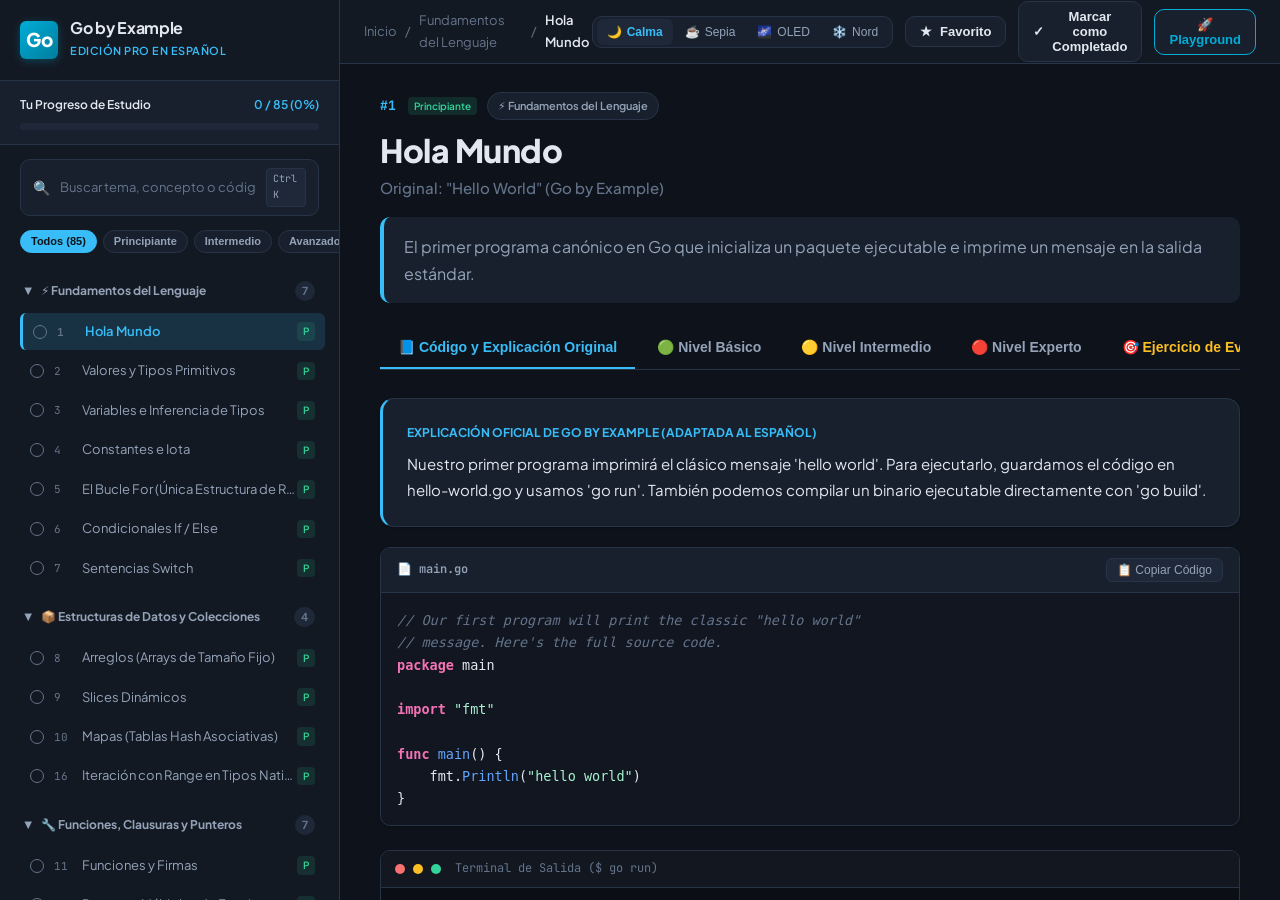
==== index.html @ 6fd32094 "pagina" ====
<!DOCTYPE html>
<html lang="es">
<head>
  <meta charset="UTF-8">
  <meta name="viewport" content="width=device-width, initial-scale=1.0">
  <title>Go by Example en Español | Guía Completa Ampliada con Evaluaciones</title>
  <meta name="description" content="Aprende Go (Golang) con todos los 85 ejemplos oficiales de Go by Example ampliados en español con explicaciones de nivel Básico, Intermedio y Experto, ejercicios prácticos de evaluación y enlaces a documentación oficial.">
  <link rel="stylesheet" href="css/styles.css">
  <link rel="icon" href="data:image/svg+xml,<svg xmlns=%22http://www.w3.org/2000/svg%22 viewBox=%220 0 100 100%22><text y=%22.9em%22 font-size=%2290%22>🐹</text></svg>">
</head>
<body>
  <div class="app-layout">
    
    <!-- BARRA LATERAL (SIDEBAR) -->
    <aside class="sidebar" id="sidebar">
      
      <!-- Cabecera de la Marca -->
      <div class="sidebar-header">
        <a href="#" class="brand">
          <div class="brand-logo">Go</div>
          <div class="brand-text">
            <h1>Go by Example</h1>
            <span>Edición Pro en Español</span>
          </div>
        </a>
      </div>

      <!-- Barra de Progreso Global -->
      <div class="progress-widget">
        <div class="progress-header">
          <span>Tu Progreso de Estudio</span>
          <span class="progress-count" id="progressCount">0 / 85 (0%)</span>
        </div>
        <div class="progress-bar-bg">
          <div class="progress-bar-fill" id="progressBarFill"></div>
        </div>
      </div>

      <!-- Buscador Rápido -->
      <div class="search-box-wrapper">
        <div class="search-box">
          <span class="search-icon">🔍</span>
          <input 
            type="text" 
            id="searchInput" 
            class="search-input" 
            placeholder="Buscar tema, concepto o código..." 
            autocomplete="off"
            spellcheck="false"
          >
          <kbd class="search-kbd">Ctrl K</kbd>
        </div>
      </div>

      <!-- Filtros por Chip -->
      <div class="filter-chips">
        <button class="chip-btn active" data-filter="all">Todos (85)</button>
        <button class="chip-btn" data-filter="principiante">Principiante</button>
        <button class="chip-btn" data-filter="intermedio">Intermedio</button>
        <button class="chip-btn" data-filter="avanzado">Avanzado</button>
        <button class="chip-btn" data-filter="pendientes">Pendientes</button>
        <button class="chip-btn" data-filter="completados">Completados</button>
        <button class="chip-btn" data-filter="favoritos">Favoritos ★</button>
      </div>

      <!-- Lista de Temas por Categoría -->
      <nav class="topics-nav" id="topicsNav">
        <!-- Renderizado dinámico desde app.js -->
      </nav>

    </aside>

    <!-- ÁREA DE CONTENIDO PRINCIPAL -->
    <main class="main-wrapper">
      
      <!-- Topbar de Navegación y Herramientas -->
      <header class="topbar">
        <div class="topbar-left">
          <button class="menu-toggle-btn" id="menuToggleBtn" title="Alternar menú lateral" aria-label="Menú">
            ☰
          </button>
          <nav class="breadcrumbs" aria-label="Miga de pan">
            <span>Inicio</span>
            <span>/</span>
            <span id="breadCategory">Fundamentos</span>
            <span>/</span>
            <span class="current" id="breadCurrent">Hola Mundo</span>
          </nav>
        </div>

        <div class="topbar-right">
          <!-- Selector de Temas Antifatiga Visual -->
          <div class="theme-selector-wrap" title="Selecciona un tema para descanso visual">
            <button class="theme-btn active" data-theme="slate" title="Modo Calma Nocturna (Slate)">
              🌙 <span>Calma</span>
            </button>
            <button class="theme-btn" data-theme="sepia" title="Modo Sepia / Papel Cálido (Filtro Luz Azul)">
              ☕ <span>Sepia</span>
            </button>
            <button class="theme-btn" data-theme="oled" title="Modo OLED (Negro Puro)">
              🌌 <span>OLED</span>
            </button>
            <button class="theme-btn" data-theme="nord" title="Modo Gris Nórdico">
              ❄️ <span>Nord</span>
            </button>
          </div>

          <!-- Botón Favorito -->
          <button class="action-btn" id="btnToggleBookmark" title="Guardar en favoritos">
            <span class="btn-icon">★</span>
            <span class="btn-label">Favorito</span>
          </button>

          <!-- Botón de Completado -->
          <button class="action-btn" id="btnToggleCompleted" title="Marcar como tema estudiado y completado">
            <span class="btn-icon">✓</span>
            <span class="btn-label">Marcar como Completado</span>
          </button>

          <!-- Botón Playground -->
          <button class="action-btn" id="btnOpenPlayground" style="border-color: #00ADD8; color: #00ADD8;" title="Abrir código en Go Playground oficial">
            <span>🚀 Playground</span>
          </button>
        </div>
      </header>

      <!-- Contenedor con Scroll del Artículo -->
      <div class="content-scrollable">
        
        <!-- Encabezado del Tema -->
        <article class="topic-header">
          <div class="topic-meta">
            <span class="topic-num" id="topicNum" style="font-size: 13px; font-weight: 700; color: var(--accent-primary);">#1</span>
            <span class="topic-badge-difficulty badge-principiante" id="topicBadgeDifficulty">Principiante</span>
            <span class="chip-btn" id="topicBadgeCategory" style="cursor: default;">⚡ Fundamentos del Lenguaje</span>
          </div>

          <h1 class="topic-title-h1" id="topicTitle">Hola Mundo</h1>
          <div class="topic-title-en" id="topicTitleEn">Original: "Hello World" (Go by Example)</div>
          <div class="topic-summary" id="topicSummary">
            El primer programa canónico en Go que inicializa un paquete ejecutable e imprime un mensaje en la salida estándar.
          </div>
        </article>

        <!-- Barra de Pestañas (Tabs) -->
        <nav class="tabs-container" role="tablist">
          <button class="tab-btn active" data-tab="code" role="tab">
            📘 Código y Explicación Original
          </button>
          <button class="tab-btn" data-tab="basic" role="tab">
            🟢 Nivel Básico
          </button>
          <button class="tab-btn" data-tab="inter" role="tab">
            🟡 Nivel Intermedio
          </button>
          <button class="tab-btn" data-tab="expert" role="tab">
            🔴 Nivel Experto
          </button>
          <button class="tab-btn" data-tab="eval" role="tab" style="color: var(--accent-warning);">
            🎯 Ejercicio de Evaluación
          </button>
          <button class="tab-btn" data-tab="links" role="tab">
            🌐 Enlaces y Docs
          </button>
        </nav>

        <!-- PESTAÑA 1: CÓDIGO ORIGINAL Y EJECUCIÓN -->
        <section class="tab-content active" id="tab-code">
          <div class="level-card" style="margin-bottom: 20px; border-left: 3px solid var(--accent-primary);">
            <div style="font-size: 12px; font-weight: 700; color: var(--accent-primary); text-transform: uppercase; margin-bottom: 8px;">
              Explicación Oficial de Go by Example (Adaptada al Español)
            </div>
            <p id="originalDocText" style="font-size: 15px; color: var(--text-main); line-height: 1.7;">
              Cargando explicación original...
            </p>
          </div>

          <!-- Panel de Código Fuente de Go -->
          <div class="code-panel">
            <div class="code-header">
              <div class="code-title">
                <span>📄 main.go</span>
              </div>
              <div class="code-actions">
                <button class="code-btn" id="btnCopyCode" title="Copiar código al portapapeles">
                  📋 Copiar Código
                </button>
              </div>
            </div>
            <div class="code-container" id="codeContainer">
              <pre><code>// Cargando código de Go...</code></pre>
            </div>
          </div>

          <!-- Panel de Ejecución en Terminal -->
          <div class="terminal-panel">
            <div class="terminal-header">
              <span class="terminal-dot dot-red"></span>
              <span class="terminal-dot dot-yellow"></span>
              <span class="terminal-dot dot-green"></span>
              <span style="margin-left: 6px;">Terminal de Salida ($ go run)</span>
            </div>
            <div class="terminal-body" id="terminalContainer">
              $ go run hello-world.go
              hello world
            </div>
          </div>
        </section>

        <!-- PESTAÑA 2: NIVEL BÁSICO -->
        <section class="tab-content" id="tab-basic">
          <div class="level-card">
            <div class="level-card-header">
              <div class="level-icon-badge badge-basic-color">🟢</div>
              <div>
                <h3 class="level-card-title" id="basicTitle">Conceptos Fundamentales para Principiantes</h3>
                <span style="font-size: 12px; color: var(--accent-success); font-weight: 600;">Para quien se inicia en Go o en la programación</span>
              </div>
            </div>
            <div class="level-card-body" id="basicContent"></div>
            <div class="keypoints-list">
              <div class="keypoints-title">Puntos Clave a Recordar</div>
              <ul id="basicKeypoints"></ul>
            </div>
          </div>
        </section>

        <!-- PESTAÑA 3: NIVEL INTERMEDIO -->
        <section class="tab-content" id="tab-inter">
          <div class="level-card">
            <div class="level-card-header">
              <div class="level-icon-badge badge-inter-color">🟡</div>
              <div>
                <h3 class="level-card-title" id="interTitle">Mecanismos Internos y Buenas Prácticas</h3>
                <span style="font-size: 12px; color: var(--accent-warning); font-weight: 600;">Para desarrolladores con experiencia y código idiomático</span>
              </div>
            </div>
            <div class="level-card-body" id="interContent"></div>
            <div class="keypoints-list" style="border-left-color: var(--accent-warning);">
              <div class="keypoints-title" style="color: var(--accent-warning);">Buenas Prácticas y Convenciones</div>
              <ul id="interKeypoints"></ul>
            </div>
          </div>
        </section>

        <!-- PESTAÑA 4: NIVEL EXPERTO -->
        <section class="tab-content" id="tab-expert">
          <div class="level-card">
            <div class="level-card-header">
              <div class="level-icon-badge badge-expert-color">🔴</div>
              <div>
                <h3 class="level-card-title" id="expertTitle">Bajo Nivel, Rendimiento e Internals</h3>
                <span style="font-size: 12px; color: var(--accent-purple); font-weight: 600;">Para ingenieros senior, arquitectos y optimización de sistemas</span>
              </div>
            </div>
            <div class="level-card-body" id="expertContent"></div>
            <div class="keypoints-list" style="border-left-color: var(--accent-purple);">
              <div class="keypoints-title" style="color: var(--accent-purple);">Internals del Compilador y Runtime</div>
              <ul id="expertKeypoints"></ul>
            </div>
          </div>
        </section>

        <!-- PESTAÑA 5: EJERCICIO DE EVALUACIÓN PRÁCTICO -->
        <section class="tab-content" id="tab-eval">
          <div class="eval-card">
            <div class="eval-header">
              <span style="font-size: 26px;">🎯</span>
              <h3 id="evalTitle">Reto de Evaluación Práctica</h3>
            </div>

            <div class="eval-statement" id="evalStatement">
              Consigna del ejercicio...
            </div>

            <div class="eval-editor-wrap">
              <div class="eval-editor-header">
                <span>Tu Área de Práctica (Escribe y prueba tu código)</span>
                <span>Go 1.22+ Syntax</span>
              </div>
              <textarea 
                id="evalTextarea" 
                class="eval-textarea" 
                placeholder="// Escribe aquí tu código en Go..." 
                spellcheck="false"
              ></textarea>
            </div>

            <!-- Botones de Acción de Evaluación -->
            <div class="eval-actions-bar">
              <button class="action-btn" id="btnToggleHint" style="border-color: var(--accent-warning); color: var(--accent-warning);">
                💡 Ver Pista
              </button>
              <button class="action-btn" id="btnRevealSolution" style="border-color: var(--accent-success); color: var(--accent-success);">
                ✅ Revelar Solución y Análisis
              </button>
              <button class="action-btn" id="btnPlaygroundEval" style="border-color: #00ADD8; color: #00ADD8;">
                🚀 Probar en Go Playground
              </button>
            </div>

            <!-- Caja de Pista (Oculta por defecto) -->
            <div class="hint-box" id="hintBox"></div>

            <!-- Caja de Solución Revelada (Oculta por defecto) -->
            <div class="solution-box" id="solutionBox">
              <div style="font-size: 16px; font-weight: 700; color: var(--accent-success); margin-bottom: 12px; display: flex; align-items: center; gap: 8px;">
                <span>✓ Solución Canónica en Go</span>
              </div>
              
              <div class="code-panel">
                <div class="code-header">
                  <div class="code-title">
                    <span>📄 solucion.go</span>
                  </div>
                </div>
                <div class="code-container" id="solutionCode">
                  <pre><code>// Solución en Go...</code></pre>
                </div>
              </div>

              <div class="solution-explanation" id="solutionExplanation">
                Explicación de la solución...
              </div>
            </div>

          </div>
        </section>

        <!-- PESTAÑA 6: ENLACES EXTERNOS Y DOCUMENTACIÓN OFICIAL -->
        <section class="tab-content" id="tab-links">
          <div style="margin-bottom: 20px;">
            <h3 style="font-size: 20px; font-weight: 700; margin-bottom: 6px;">Recursos Externos y Enlaces Oficiales</h3>
            <p style="color: var(--text-muted); font-size: 14px;">
              Acceso directo a la documentación oficial de Go (go.dev), la especificación del lenguaje, paquetes estándar y tutoriales recomendados para este tema.
            </p>
          </div>

          <div class="external-links-grid" id="externalLinksGrid">
            <!-- Renderizado dinámico desde app.js -->
          </div>
        </section>

        <!-- Barra Inferior de Navegación (Anterior / Siguiente) -->
        <footer class="bottom-nav">
          <a href="#" class="nav-target-btn" id="btnNavPrev">
            <span class="nav-target-label">← Tema Anterior</span>
            <span class="nav-target-title" id="prevTitleText">Hola Mundo</span>
          </a>

          <a href="#" class="nav-target-btn" id="btnNavNext" style="text-align: right; margin-left: auto;">
            <span class="nav-target-label">Tema Siguiente →</span>
            <span class="nav-target-title" id="nextTitleText">Valores</span>
          </a>
        </footer>

      </div>

    </main>

  </div>

  <!-- Scripts -->
  <script src="js/topics-data.js"></script>
  <script src="js/app.js"></script>
</body>
</html>
---- css/styles.css ----
/* css/styles.css - Estilos Premium Antifatiga Visual para Go by Example Pro */

@import url('https://fonts.googleapis.com/css2?family=JetBrains+Mono:wght@400;500;600&family=Plus+Jakarta+Sans:wght@400;500;600;700;800&display=swap');

:root {
  /* TEMA 1: Calma Nocturna (Dark Slate Confortable - Default) */
  --bg-app: #0e131b;
  --bg-sidebar: #131923;
  --bg-card: #18202d;
  --bg-card-subtle: #1e2838;
  --bg-code: #111620;
  --border-color: #273447;
  --border-focus: #38bdf8;
  
  --text-main: #e2e8f0;
  --text-muted: #94a3b8;
  --text-dim: #64748b;
  
  --accent-primary: #38bdf8;
  --accent-primary-hover: #0284c7;
  --accent-glow: rgba(56, 189, 248, 0.15);
  
  --accent-success: #34d399;
  --accent-success-subtle: rgba(52, 211, 153, 0.12);
  --accent-warning: #fbbf24;
  --accent-warning-subtle: rgba(251, 191, 36, 0.12);
  --accent-danger: #f87171;
  --accent-danger-subtle: rgba(248, 113, 113, 0.12);
  --accent-purple: #a78bfa;
  --accent-purple-subtle: rgba(167, 139, 250, 0.12);

  /* Tokens de Código */
  --syn-keyword: #f472b6;
  --syn-type: #38bdf8;
  --syn-string: #a7f3d0;
  --syn-number: #fde047;
  --syn-comment: #64748b;
  --syn-func: #60a5fa;
  --syn-builtin: #c084fc;

  /* Dimensiones y Sombras */
  --sidebar-width: 340px;
  --header-height: 64px;
  --radius-sm: 6px;
  --radius-md: 10px;
  --radius-lg: 14px;
  --shadow-sm: 0 1px 3px rgba(0, 0, 0, 0.3);
  --shadow-md: 0 4px 14px rgba(0, 0, 0, 0.4);
  --shadow-lg: 0 10px 25px rgba(0, 0, 0, 0.5);
  --transition: all 0.2s cubic-bezier(0.4, 0, 0.2, 1);
  --font-sans: 'Plus Jakarta Sans', system-ui, -apple-system, sans-serif;
  --font-mono: 'JetBrains Mono', 'Fira Code', monospace;
}

/* TEMA 2: Modo Sepia / Papel Cálido (Filtro Luz Azul) */
body.theme-sepia {
  --bg-app: #f7f2ea;
  --bg-sidebar: #efe8dc;
  --bg-card: #ffffff;
  --bg-card-subtle: #f3ecdf;
  --bg-code: #ece3d3;
  --border-color: #ded3c1;
  --border-focus: #b45309;
  
  --text-main: #292524;
  --text-muted: #6e645d;
  --text-dim: #94877c;
  
  --accent-primary: #b45309;
  --accent-primary-hover: #92400e;
  --accent-glow: rgba(180, 83, 9, 0.12);
  
  --accent-success: #047857;
  --accent-success-subtle: rgba(4, 120, 87, 0.1);
  --accent-warning: #d97706;
  --accent-warning-subtle: rgba(217, 119, 6, 0.1);
  --accent-danger: #b91c1c;
  --accent-danger-subtle: rgba(185, 28, 28, 0.1);
  --accent-purple: #7e22ce;
  --accent-purple-subtle: rgba(126, 34, 206, 0.1);

  --syn-keyword: #9333ea;
  --syn-type: #0369a1;
  --syn-string: #047857;
  --syn-number: #b45309;
  --syn-comment: #8a7e72;
  --syn-func: #1d4ed8;
  --syn-builtin: #b91c1c;
  
  --shadow-sm: 0 1px 3px rgba(80, 60, 40, 0.08);
  --shadow-md: 0 4px 12px rgba(80, 60, 40, 0.12);
}

/* TEMA 3: Modo OLED Minimalista */
body.theme-oled {
  --bg-app: #000000;
  --bg-sidebar: #080a0f;
  --bg-card: #0f131a;
  --bg-card-subtle: #161c26;
  --bg-code: #090c10;
  --border-color: #21262d;
  --border-focus: #58a6ff;
  
  --text-main: #f0f6fc;
  --text-muted: #8b949e;
  --text-dim: #484f58;
  
  --accent-primary: #58a6ff;
  --accent-primary-hover: #1f6feb;
  --accent-glow: rgba(88, 166, 255, 0.15);
  
  --accent-success: #3fb950;
  --accent-success-subtle: rgba(63, 185, 80, 0.12);
  --accent-warning: #d29922;
  --accent-warning-subtle: rgba(210, 153, 34, 0.12);
  --accent-danger: #f85149;
  --accent-danger-subtle: rgba(248, 81, 73, 0.12);
  --accent-purple: #bc8cff;
  --accent-purple-subtle: rgba(188, 140, 255, 0.12);

  --syn-keyword: #ff7b72;
  --syn-type: #79c0ff;
  --syn-string: #a5d6ff;
  --syn-number: #ffa657;
  --syn-comment: #8b949e;
  --syn-func: #d2a8ff;
  --syn-builtin: #7ee787;
}

/* TEMA 4: Modo Gris Nórdico (Nord Soft) */
body.theme-nord {
  --bg-app: #242933;
  --bg-sidebar: #2e3440;
  --bg-card: #3b4252;
  --bg-card-subtle: #434c5e;
  --bg-code: #2e3440;
  --border-color: #4c566a;
  --border-focus: #88c0d0;
  
  --text-main: #eceff4;
  --text-muted: #d8dee9;
  --text-dim: #9aa5b8;
  
  --accent-primary: #88c0d0;
  --accent-primary-hover: #81a1c1;
  --accent-glow: rgba(136, 192, 208, 0.15);
  
  --accent-success: #a3be8c;
  --accent-success-subtle: rgba(163, 190, 140, 0.15);
  --accent-warning: #ebcb8b;
  --accent-warning-subtle: rgba(235, 203, 139, 0.15);
  --accent-danger: #bf616a;
  --accent-danger-subtle: rgba(191, 97, 106, 0.15);
  --accent-purple: #b48ead;
  --accent-purple-subtle: rgba(180, 142, 173, 0.15);

  --syn-keyword: #81a1c1;
  --syn-type: #88c0d0;
  --syn-string: #a3be8c;
  --syn-number: #b48ead;
  --syn-comment: #616e88;
  --syn-func: #8fbcbb;
  --syn-builtin: #ebcb8b;
}

/* Reset y Base */
*, *::before, *::after {
  box-sizing: border-box;
  margin: 0;
  padding: 0;
}

html, body {
  height: 100%;
  font-family: var(--font-sans);
  background-color: var(--bg-app);
  color: var(--text-main);
  line-height: 1.65;
  font-size: 15px;
  -webkit-font-smoothing: antialiased;
  -moz-osx-font-smoothing: grayscale;
  transition: background-color 0.25s ease, color 0.25s ease;
  overflow-x: hidden;
}

/* Contenedor Principal */
.app-layout {
  display: flex;
  height: 100vh;
  width: 100vw;
  overflow: hidden;
}

/* BARRA LATERAL (SIDEBAR) */
.sidebar {
  width: var(--sidebar-width);
  min-width: var(--sidebar-width);
  background-color: var(--bg-sidebar);
  border-right: 1px solid var(--border-color);
  display: flex;
  flex-direction: column;
  height: 100%;
  position: relative;
  z-index: 20;
  transition: transform 0.3s ease;
}

/* Cabecera del Sidebar */
.sidebar-header {
  padding: 18px 20px;
  border-bottom: 1px solid var(--border-color);
  display: flex;
  align-items: center;
  justify-content: space-between;
}

.brand {
  display: flex;
  align-items: center;
  gap: 12px;
  text-decoration: none;
  color: var(--text-main);
}

.brand-logo {
  width: 38px;
  height: 38px;
  border-radius: var(--radius-sm);
  background: linear-gradient(135deg, #00ADD8 0%, #007d9c 100%);
  display: flex;
  align-items: center;
  justify-content: center;
  color: #fff;
  font-weight: 800;
  font-size: 19px;
  box-shadow: 0 2px 8px rgba(0, 173, 216, 0.3);
}

.brand-text h1 {
  font-size: 16px;
  font-weight: 700;
  letter-spacing: -0.3px;
  line-height: 1.2;
}

.brand-text span {
  font-size: 11px;
  color: var(--accent-primary);
  font-weight: 600;
  text-transform: uppercase;
  letter-spacing: 0.5px;
}

/* Barra de Progreso Global */
.progress-widget {
  padding: 14px 20px;
  background-color: var(--bg-card);
  border-bottom: 1px solid var(--border-color);
}

.progress-header {
  display: flex;
  justify-content: space-between;
  align-items: center;
  font-size: 12px;
  font-weight: 600;
  margin-bottom: 8px;
}

.progress-count {
  color: var(--accent-primary);
}

.progress-bar-bg {
  width: 100%;
  height: 7px;
  background-color: var(--bg-card-subtle);
  border-radius: 99px;
  overflow: hidden;
}

.progress-bar-fill {
  height: 100%;
  background: linear-gradient(90deg, var(--accent-primary), var(--accent-success));
  border-radius: 99px;
  width: 0%;
  transition: width 0.4s ease;
}

/* Buscador Rápido */
.search-box-wrapper {
  padding: 14px 20px 8px 20px;
}

.search-box {
  display: flex;
  align-items: center;
  background-color: var(--bg-card);
  border: 1px solid var(--border-color);
  border-radius: var(--radius-md);
  padding: 8px 12px;
  gap: 10px;
  transition: var(--transition);
}

.search-box:focus-within {
  border-color: var(--border-focus);
  box-shadow: 0 0 0 3px var(--accent-glow);
}

.search-icon {
  font-size: 14px;
  color: var(--text-muted);
}

.search-input {
  background: none;
  border: none;
  outline: none;
  color: var(--text-main);
  font-family: inherit;
  font-size: 13px;
  width: 100%;
}

.search-input::placeholder {
  color: var(--text-dim);
}

.search-kbd {
  background-color: var(--bg-card-subtle);
  border: 1px solid var(--border-color);
  border-radius: 4px;
  font-size: 10px;
  padding: 2px 6px;
  color: var(--text-muted);
  font-family: var(--font-mono);
}

/* Filtros por Chip */
.filter-chips {
  display: flex;
  gap: 6px;
  padding: 6px 20px 12px 20px;
  overflow-x: auto;
  scrollbar-width: none;
}

.filter-chips::-webkit-scrollbar {
  display: none;
}

.chip-btn {
  background-color: var(--bg-card);
  border: 1px solid var(--border-color);
  color: var(--text-muted);
  font-size: 11px;
  font-weight: 600;
  padding: 4px 10px;
  border-radius: 99px;
  cursor: pointer;
  white-space: nowrap;
  transition: var(--transition);
}

.chip-btn:hover {
  color: var(--text-main);
  border-color: var(--accent-primary);
}

.chip-btn.active {
  background-color: var(--accent-primary);
  border-color: var(--accent-primary);
  color: #0e131b;
}

/* Lista de Temas y Categorías */
.topics-nav {
  flex: 1;
  overflow-y: auto;
  padding: 8px 14px 20px 14px;
}

.category-group {
  margin-bottom: 12px;
}

.category-header {
  display: flex;
  align-items: center;
  justify-content: space-between;
  padding: 8px 10px;
  font-size: 12px;
  font-weight: 700;
  color: var(--text-muted);
  border-radius: var(--radius-sm);
  cursor: pointer;
  user-select: none;
  transition: var(--transition);
}

.category-header:hover {
  background-color: var(--bg-card);
  color: var(--text-main);
}

.category-title-wrap {
  display: flex;
  align-items: center;
  gap: 8px;
}

.category-arrow {
  font-size: 10px;
  transition: transform 0.2s ease;
}

.category-group.collapsed .category-arrow {
  transform: rotate(-90deg);
}

.category-group.collapsed .category-items {
  display: none;
}

.category-count {
  font-size: 11px;
  background-color: var(--bg-card-subtle);
  padding: 1px 7px;
  border-radius: 99px;
  color: var(--text-dim);
}

.category-items {
  display: flex;
  flex-direction: column;
  gap: 2px;
  margin-top: 4px;
  padding-left: 6px;
}

.topic-nav-item {
  display: flex;
  align-items: center;
  justify-content: space-between;
  padding: 8px 10px;
  border-radius: var(--radius-sm);
  text-decoration: none;
  color: var(--text-muted);
  font-size: 13px;
  cursor: pointer;
  transition: var(--transition);
}

.topic-nav-item:hover {
  background-color: var(--bg-card);
  color: var(--text-main);
  transform: translateX(2px);
}

.topic-nav-item.active {
  background-color: var(--accent-glow);
  color: var(--accent-primary);
  font-weight: 600;
  border-left: 3px solid var(--accent-primary);
}

.topic-nav-left {
  display: flex;
  align-items: center;
  gap: 10px;
  overflow: hidden;
  text-overflow: ellipsis;
  white-space: nowrap;
}

.topic-status-icon {
  width: 14px;
  height: 14px;
  border-radius: 50%;
  border: 1.5px solid var(--text-dim);
  display: flex;
  align-items: center;
  justify-content: center;
  font-size: 9px;
  color: transparent;
  flex-shrink: 0;
  transition: var(--transition);
}

.topic-nav-item.completed .topic-status-icon {
  background-color: var(--accent-success);
  border-color: var(--accent-success);
  color: #0e131b;
}

.topic-num {
  font-family: var(--font-mono);
  font-size: 11px;
  color: var(--text-dim);
  min-width: 18px;
}

.topic-nav-title {
  overflow: hidden;
  text-overflow: ellipsis;
  white-space: nowrap;
}

.topic-badge-difficulty {
  font-size: 10px;
  padding: 1px 6px;
  border-radius: 4px;
  font-weight: 600;
}

.badge-principiante {
  background-color: var(--accent-success-subtle);
  color: var(--accent-success);
}

.badge-intermedio {
  background-color: var(--accent-warning-subtle);
  color: var(--accent-warning);
}

.badge-avanzado {
  background-color: var(--accent-danger-subtle);
  color: var(--accent-danger);
}

/* ÁREA DE CONTENIDO PRINCIPAL */
.main-wrapper {
  flex: 1;
  display: flex;
  flex-direction: column;
  height: 100%;
  overflow: hidden;
  background-color: var(--bg-app);
}

/* Cabecera Superior */
.topbar {
  height: var(--header-height);
  background-color: var(--bg-sidebar);
  border-bottom: 1px solid var(--border-color);
  padding: 0 24px;
  display: flex;
  align-items: center;
  justify-content: space-between;
  flex-shrink: 0;
}

.topbar-left {
  display: flex;
  align-items: center;
  gap: 16px;
}

.menu-toggle-btn {
  display: none;
  background: none;
  border: none;
  color: var(--text-main);
  font-size: 20px;
  cursor: pointer;
  padding: 4px;
}

.breadcrumbs {
  display: flex;
  align-items: center;
  gap: 8px;
  font-size: 13px;
  color: var(--text-dim);
}

.breadcrumbs span.current {
  color: var(--text-main);
  font-weight: 600;
}

.topbar-right {
  display: flex;
  align-items: center;
  gap: 12px;
}

/* Selectores de Tema y Acciones */
.theme-selector-wrap {
  display: flex;
  align-items: center;
  background-color: var(--bg-card);
  border: 1px solid var(--border-color);
  border-radius: var(--radius-md);
  padding: 2px 4px;
  gap: 2px;
}

.theme-btn {
  background: none;
  border: none;
  padding: 6px 10px;
  font-size: 12px;
  color: var(--text-muted);
  cursor: pointer;
  border-radius: var(--radius-sm);
  transition: var(--transition);
  display: flex;
  align-items: center;
  gap: 5px;
}

.theme-btn:hover {
  color: var(--text-main);
}

.theme-btn.active {
  background-color: var(--bg-card-subtle);
  color: var(--accent-primary);
  font-weight: 600;
}

.action-btn {
  background-color: var(--bg-card);
  border: 1px solid var(--border-color);
  color: var(--text-main);
  padding: 7px 14px;
  border-radius: var(--radius-md);
  font-size: 13px;
  font-weight: 600;
  cursor: pointer;
  display: flex;
  align-items: center;
  gap: 8px;
  transition: var(--transition);
}

.action-btn:hover {
  border-color: var(--accent-primary);
  color: var(--accent-primary);
}

.action-btn.active-completed {
  background-color: var(--accent-success);
  border-color: var(--accent-success);
  color: #0e131b;
}

/* Contenedor del Artículo de Lectura */
.content-scrollable {
  flex: 1;
  overflow-y: auto;
  padding: 28px 40px 60px 40px;
  max-width: 1040px;
  margin: 0 auto;
  width: 100%;
}

/* Encabezado del Tema */
.topic-header {
  margin-bottom: 24px;
}

.topic-meta {
  display: flex;
  align-items: center;
  gap: 10px;
  margin-bottom: 10px;
}

.topic-title-h1 {
  font-size: 32px;
  font-weight: 800;
  letter-spacing: -0.5px;
  line-height: 1.25;
  margin-bottom: 6px;
}

.topic-title-en {
  font-size: 15px;
  color: var(--text-dim);
  font-weight: 500;
  margin-bottom: 16px;
}

.topic-summary {
  font-size: 16px;
  line-height: 1.7;
  color: var(--text-muted);
  background-color: var(--bg-card);
  padding: 16px 20px;
  border-radius: var(--radius-md);
  border-left: 4px solid var(--accent-primary);
  margin-bottom: 24px;
}

/* BARRA DE PESTAÑAS (TABS) */
.tabs-container {
  display: flex;
  gap: 4px;
  border-bottom: 1px solid var(--border-color);
  margin-bottom: 28px;
  overflow-x: auto;
  scrollbar-width: none;
}

.tabs-container::-webkit-scrollbar {
  display: none;
}

.tab-btn {
  background: none;
  border: none;
  padding: 12px 18px;
  font-size: 14px;
  font-weight: 600;
  color: var(--text-muted);
  cursor: pointer;
  border-bottom: 2px solid transparent;
  transition: var(--transition);
  white-space: nowrap;
  display: flex;
  align-items: center;
  gap: 8px;
}

.tab-btn:hover {
  color: var(--text-main);
  background-color: var(--bg-card-subtle);
}

.tab-btn.active {
  color: var(--accent-primary);
  border-bottom-color: var(--accent-primary);
}

.tab-content {
  display: none;
  animation: fadeIn 0.25s ease forwards;
}

.tab-content.active {
  display: block;
}

@keyframes fadeIn {
  from { opacity: 0; transform: translateY(4px); }
  to { opacity: 1; transform: translateY(0); }
}

/* ESTILOS DE BLOQUES DE CÓDIGO */
.code-panel {
  background-color: var(--bg-code);
  border: 1px solid var(--border-color);
  border-radius: var(--radius-md);
  overflow: hidden;
  margin-bottom: 24px;
  box-shadow: var(--shadow-sm);
}

.code-header {
  padding: 10px 16px;
  background-color: var(--bg-card);
  border-bottom: 1px solid var(--border-color);
  display: flex;
  justify-content: space-between;
  align-items: center;
  font-size: 12px;
  color: var(--text-muted);
}

.code-title {
  display: flex;
  align-items: center;
  gap: 8px;
  font-family: var(--font-mono);
  font-weight: 600;
}

.code-actions {
  display: flex;
  align-items: center;
  gap: 8px;
}

.code-btn {
  background-color: var(--bg-card-subtle);
  border: 1px solid var(--border-color);
  color: var(--text-muted);
  padding: 4px 10px;
  border-radius: var(--radius-sm);
  font-size: 12px;
  cursor: pointer;
  display: flex;
  align-items: center;
  gap: 6px;
  transition: var(--transition);
}

.code-btn:hover {
  color: var(--text-main);
  border-color: var(--accent-primary);
}

.code-container {
  padding: 16px;
  overflow-x: auto;
  font-family: var(--font-mono);
  font-size: 13.5px;
  line-height: 1.65;
}

.code-container pre {
  margin: 0;
  tab-size: 4;
}

/* Consola de Salida Terminal */
.terminal-panel {
  background-color: #0b0e14;
  border: 1px solid var(--border-color);
  border-radius: var(--radius-md);
  overflow: hidden;
  margin-bottom: 28px;
}

.terminal-header {
  padding: 8px 14px;
  background-color: #121720;
  border-bottom: 1px solid var(--border-color);
  display: flex;
  align-items: center;
  gap: 8px;
  font-size: 12px;
  color: var(--text-dim);
  font-family: var(--font-mono);
}

.terminal-dot {
  width: 10px;
  height: 10px;
  border-radius: 50%;
  display: inline-block;
}

.dot-red { background-color: #f87171; }
.dot-yellow { background-color: #fbbf24; }
.dot-green { background-color: #34d399; }

.terminal-body {
  padding: 16px;
  font-family: var(--font-mono);
  font-size: 13px;
  color: #38bdf8;
  overflow-x: auto;
  line-height: 1.6;
}

/* Tarjetas de Explicación por Nivel */
.level-card {
  background-color: var(--bg-card);
  border: 1px solid var(--border-color);
  border-radius: var(--radius-lg);
  padding: 24px;
  margin-bottom: 24px;
  box-shadow: var(--shadow-sm);
}

.level-card-header {
  display: flex;
  align-items: center;
  gap: 12px;
  margin-bottom: 16px;
}

.level-icon-badge {
  width: 38px;
  height: 38px;
  border-radius: var(--radius-md);
  display: flex;
  align-items: center;
  justify-content: center;
  font-size: 18px;
}

.badge-basic-color {
  background-color: var(--accent-success-subtle);
  color: var(--accent-success);
}

.badge-inter-color {
  background-color: var(--accent-warning-subtle);
  color: var(--accent-warning);
}

.badge-expert-color {
  background-color: var(--accent-purple-subtle);
  color: var(--accent-purple);
}

.level-card-title {
  font-size: 20px;
  font-weight: 700;
}

.level-card-body {
  font-size: 15.5px;
  line-height: 1.75;
  color: var(--text-main);
  margin-bottom: 20px;
  white-space: pre-line;
}

.keypoints-list {
  background-color: var(--bg-card-subtle);
  border-radius: var(--radius-md);
  padding: 18px 20px;
  border-left: 3px solid var(--accent-primary);
}

.keypoints-title {
  font-size: 13px;
  font-weight: 700;
  text-transform: uppercase;
  letter-spacing: 0.5px;
  color: var(--accent-primary);
  margin-bottom: 10px;
}

.keypoints-list ul {
  padding-left: 20px;
  display: flex;
  flex-direction: column;
  gap: 8px;
  font-size: 14.5px;
  color: var(--text-muted);
}

/* SECCIÓN DEL EJERCICIO DE EVALUACIÓN */
.eval-card {
  background-color: var(--bg-card);
  border: 1px solid var(--border-color);
  border-radius: var(--radius-lg);
  padding: 26px;
  box-shadow: var(--shadow-md);
}

.eval-header {
  display: flex;
  align-items: center;
  gap: 12px;
  margin-bottom: 16px;
}

.eval-header h3 {
  font-size: 22px;
  font-weight: 700;
  color: var(--text-main);
}

.eval-statement {
  font-size: 16px;
  line-height: 1.7;
  color: var(--text-muted);
  background-color: var(--bg-card-subtle);
  padding: 16px 20px;
  border-radius: var(--radius-md);
  margin-bottom: 20px;
  border-left: 4px solid var(--accent-warning);
}

.eval-editor-wrap {
  margin-bottom: 20px;
}

.eval-editor-header {
  font-size: 12px;
  font-weight: 600;
  color: var(--text-dim);
  margin-bottom: 8px;
  display: flex;
  justify-content: space-between;
}

.eval-textarea {
  width: 100%;
  height: 180px;
  background-color: var(--bg-code);
  border: 1px solid var(--border-color);
  border-radius: var(--radius-md);
  padding: 14px;
  font-family: var(--font-mono);
  font-size: 13.5px;
  color: var(--text-main);
  resize: vertical;
  outline: none;
  line-height: 1.6;
}

.eval-textarea:focus {
  border-color: var(--border-focus);
}

.eval-actions-bar {
  display: flex;
  align-items: center;
  gap: 12px;
  margin-bottom: 20px;
  flex-wrap: wrap;
}

.hint-box {
  display: none;
  background-color: var(--accent-warning-subtle);
  border: 1px solid rgba(251, 191, 36, 0.3);
  border-radius: var(--radius-md);
  padding: 14px 18px;
  font-size: 14px;
  color: var(--text-main);
  margin-bottom: 20px;
  line-height: 1.6;
}

.solution-box {
  display: none;
  border-top: 1px solid var(--border-color);
  padding-top: 24px;
  animation: fadeIn 0.3s ease;
}

.solution-explanation {
  background-color: var(--bg-card-subtle);
  padding: 16px 20px;
  border-radius: var(--radius-md);
  font-size: 14.5px;
  color: var(--text-muted);
  line-height: 1.7;
  margin-top: 16px;
  border-left: 3px solid var(--accent-success);
}

/* ENLACES Y DOCUMENTACIÓN EXTERNA */
.external-links-grid {
  display: grid;
  grid-template-columns: repeat(auto-fit, minmax(280px, 1fr));
  gap: 16px;
  margin-top: 10px;
}

.resource-card {
  background-color: var(--bg-card);
  border: 1px solid var(--border-color);
  border-radius: var(--radius-md);
  padding: 18px;
  text-decoration: none;
  color: inherit;
  display: flex;
  flex-direction: column;
  justify-content: space-between;
  transition: var(--transition);
}

.resource-card:hover {
  border-color: var(--accent-primary);
  transform: translateY(-2px);
  box-shadow: var(--shadow-sm);
}

.resource-type {
  font-size: 11px;
  font-weight: 700;
  text-transform: uppercase;
  color: var(--accent-primary);
  margin-bottom: 6px;
}

.resource-title {
  font-size: 15px;
  font-weight: 600;
  color: var(--text-main);
  margin-bottom: 8px;
  display: flex;
  align-items: center;
  gap: 6px;
}

.resource-desc {
  font-size: 13px;
  color: var(--text-dim);
  line-height: 1.5;
}

/* NAVEGACIÓN INFERIOR (ANTERIOR / SIGUIENTE) */
.bottom-nav {
  display: flex;
  justify-content: space-between;
  align-items: center;
  border-top: 1px solid var(--border-color);
  padding-top: 30px;
  margin-top: 40px;
  gap: 16px;
}

.nav-target-btn {
  display: flex;
  flex-direction: column;
  padding: 12px 18px;
  background-color: var(--bg-card);
  border: 1px solid var(--border-color);
  border-radius: var(--radius-md);
  text-decoration: none;
  color: inherit;
  max-width: 45%;
  transition: var(--transition);
}

.nav-target-btn:hover {
  border-color: var(--accent-primary);
  transform: translateY(-2px);
}

.nav-target-label {
  font-size: 11px;
  color: var(--text-dim);
  font-weight: 600;
  text-transform: uppercase;
}

.nav-target-title {
  font-size: 14px;
  font-weight: 700;
  color: var(--text-main);
  white-space: nowrap;
  overflow: hidden;
  text-overflow: ellipsis;
}

/* Resaltado de Sintaxis Go Personalizado */
.syn-kwd { color: var(--syn-keyword); font-weight: 600; }
.syn-typ { color: var(--syn-type); }
.syn-str { color: var(--syn-string); }
.syn-num { color: var(--syn-number); }
.syn-com { color: var(--syn-comment); font-style: italic; }
.syn-fn  { color: var(--syn-func); }
.syn-blt { color: var(--syn-builtin); }

/* RESPONSIVE DESIGN (MÓVIL Y TABLETS) */
@media (max-width: 900px) {
  .sidebar {
    position: fixed;
    top: 0;
    left: 0;
    bottom: 0;
    transform: translateX(-100%);
    box-shadow: var(--shadow-lg);
  }

  .sidebar.open {
    transform: translateX(0);
  }

  .menu-toggle-btn {
    display: block;
  }

  .content-scrollable {
    padding: 20px 16px 50px 16px;
  }

  .topic-title-h1 {
    font-size: 24px;
  }

  .theme-btn span {
    display: none;
  }
}
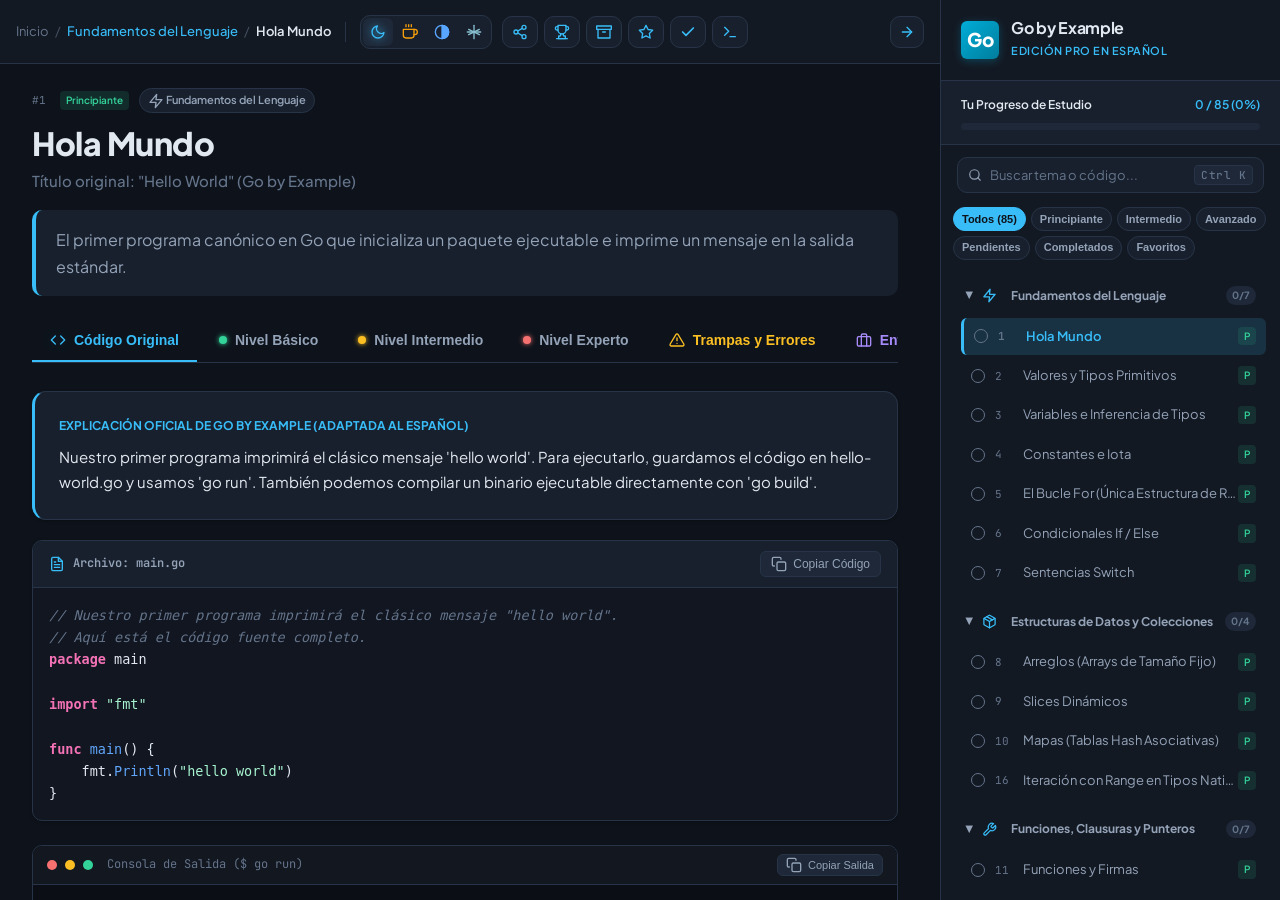
==== commit 48b46cfb: "mejoras" ====
--- a/index.html
+++ b/index.html
@@ -3,15 +3,446 @@
 <head>
   <meta charset="UTF-8">
   <meta name="viewport" content="width=device-width, initial-scale=1.0">
-  <title>Go by Example en Español | Guía Completa Ampliada con Evaluaciones</title>
-  <meta name="description" content="Aprende Go (Golang) con todos los 85 ejemplos oficiales de Go by Example ampliados en español con explicaciones de nivel Básico, Intermedio y Experto, ejercicios prácticos de evaluación y enlaces a documentación oficial.">
-  <link rel="stylesheet" href="css/styles.css">
-  <link rel="icon" href="data:image/svg+xml,<svg xmlns=%22http://www.w3.org/2000/svg%22 viewBox=%220 0 100 100%22><text y=%22.9em%22 font-size=%2290%22>🐹</text></svg>">
+  <title>Go by Example en Español | Edición Pro Ampliada con Evaluaciones</title>
+  <meta name="description" content="Aprende y domina Go (Golang) con los 85 ejemplos oficiales de Go by Example ampliados en español: explicaciones de nivel Básico, Intermedio y Experto, Gotchas de producción, preguntas de entrevistas FAANG, evaluaciones interactivas y modo offline.">
+  <meta name="theme-color" content="#0e131b">
+  
+  <!-- Open Graph / Redes Sociales -->
+  <meta property="og:type" content="website">
+  <meta property="og:title" content="Go by Example en Español | Edición Pro Ampliada">
+  <meta property="og:description" content="Plataforma de aprendizaje integral de Go con 85 temas, evaluaciones, niveles pedagógicos y gotchas de producción.">
+  <meta property="og:image" content="assets/icon-512.svg">
+  <meta name="twitter:card" content="summary_large_image">
+  <meta name="twitter:title" content="Go by Example en Español (Edición Pro)">
+  <meta name="twitter:description" content="85 temas completos de Go con ejercicios, niveles básico, intermedio y experto, y preguntas de entrevistas técnicas.">
+
+  <!-- Manifest PWA para instalación Offline -->
+  <link rel="manifest" href="manifest.json">
+  <link rel="icon" type="image/svg+xml" href="assets/favicon.svg">
+  <link rel="apple-touch-icon" href="assets/icon-192.svg">
+
+  <!-- Google AdSense -->
+  <script async src="https://pagead2.googlesyndication.com/pagead/js/adsbygoogle.js?client=ca-pub-2096109916903722"
+     crossorigin="anonymous"></script>
+
+  <link rel="stylesheet" href="css/styles.css?v=2.6">
 </head>
 <body>
   <div class="app-layout">
     
-    <!-- BARRA LATERAL (SIDEBAR) -->
+    <!-- ÁREA DE CONTENIDO PRINCIPAL -->
+    <main class="main-wrapper">
+      
+      <!-- Topbar de Navegación y Herramientas (Botones anclados a la izquierda) -->
+      <header class="topbar">
+        <div class="topbar-left">
+          <nav class="breadcrumbs" aria-label="Miga de pan">
+            <span>Inicio</span>
+            <span class="sep">/</span>
+            <span class="badge-cat" id="breadCategory">Fundamentos</span>
+            <span class="sep">/</span>
+            <span class="current" id="breadCurrent">Hola Mundo</span>
+          </nav>
+
+          <div class="topbar-divider"></div>
+
+          <!-- Selector de Temas Antifatiga Visual -->
+          <div class="theme-selector-wrap" title="Selecciona un tema para descanso visual">
+            <button class="theme-btn active" data-theme="slate" title="Modo Calma Nocturna (Pizarra oscura)">
+              <svg aria-hidden="true" class="icon-svg" xmlns="http://www.w3.org/2000/svg" width="18" height="18" viewBox="0 0 24 24" fill="none" stroke="currentColor" stroke-width="2" stroke-linecap="round" stroke-linejoin="round"><path d="M21 12.79A9 9 0 1 1 11.21 3 7 7 0 0 0 21 12.79z"></path></svg>
+              <span class="theme-name">Calma</span>
+            </button>
+            <button class="theme-btn" data-theme="sepia" title="Modo Sepia / Papel Cálido (Filtro de luz azul)">
+              <svg aria-hidden="true" class="icon-svg" xmlns="http://www.w3.org/2000/svg" width="18" height="18" viewBox="0 0 24 24" fill="none" stroke="currentColor" stroke-width="2" stroke-linecap="round" stroke-linejoin="round"><path d="M18 8h1a4 4 0 0 1 0 8h-1"></path><path d="M2 8h16v9a4 4 0 0 1-4 4H6a4 4 0 0 1-4-4V8z"></path><line x1="6" y1="1" x2="6" y2="4"></line><line x1="10" y1="1" x2="10" y2="4"></line><line x1="14" y1="1" x2="14" y2="4"></line></svg>
+              <span class="theme-name">Sepia</span>
+            </button>
+            <button class="theme-btn" data-theme="oled" title="Modo OLED (Negro absoluto)">
+              <svg aria-hidden="true" class="icon-svg" xmlns="http://www.w3.org/2000/svg" width="18" height="18" viewBox="0 0 24 24" fill="none" stroke="currentColor" stroke-width="2" stroke-linecap="round" stroke-linejoin="round"><circle cx="12" cy="12" r="10"></circle><path d="M12 2a10 10 0 0 1 0 20z" fill="currentColor"></path></svg>
+              <span class="theme-name">OLED</span>
+            </button>
+            <button class="theme-btn" data-theme="nord" title="Modo Gris Nórdico (Paleta Nord)">
+              <svg aria-hidden="true" class="icon-svg" xmlns="http://www.w3.org/2000/svg" width="18" height="18" viewBox="0 0 24 24" fill="none" stroke="currentColor" stroke-width="2" stroke-linecap="round" stroke-linejoin="round"><line x1="12" y1="2" x2="12" y2="22"></line><line x1="2" y1="12" x2="22" y2="12"></line><line x1="20" y1="16" x2="4" y2="8"></line><line x1="4" y1="16" x2="20" y2="8"></line></svg>
+              <span class="theme-name">Nórdico</span>
+            </button>
+          </div>
+
+          <!-- Botones de Acción (Anclados a la izquierda junto a la navegación) -->
+          <div class="topbar-actions-left">
+            <button class="action-btn" id="btnShare" title="Copiar enlace directo con pestaña activa">
+              <svg aria-hidden="true" class="icon-svg" xmlns="http://www.w3.org/2000/svg" width="16" height="16" viewBox="0 0 24 24" fill="none" stroke="currentColor" stroke-width="2" stroke-linecap="round" stroke-linejoin="round"><circle cx="18" cy="5" r="3"></circle><circle cx="6" cy="12" r="3"></circle><circle cx="18" cy="19" r="3"></circle><line x1="8.59" y1="13.51" x2="15.42" y2="17.49"></line><line x1="15.41" y1="6.51" x2="8.59" y2="10.49"></line></svg>
+              <span class="btn-label">Compartir</span>
+            </button>
+
+            <button class="action-btn" id="btnStats" title="Ver métricas de estudio y diploma">
+              <svg aria-hidden="true" class="icon-svg" xmlns="http://www.w3.org/2000/svg" width="16" height="16" viewBox="0 0 24 24" fill="none" stroke="currentColor" stroke-width="2" stroke-linecap="round" stroke-linejoin="round"><path d="M6 9H4.5a2.5 2.5 0 0 1 0-5H6"></path><path d="M18 9h1.5a2.5 2.5 0 0 0 0-5H18"></path><path d="M4 22h16"></path><path d="M10 14.66V17c0 .55-.45 1-1 1H7v4h10v-4h-2c-.55 0-1-.45-1-1v-2.34"></path><path d="M6 2h12v7a6 6 0 0 1-12 0V2z"></path></svg>
+              <span class="btn-label">Métricas</span>
+            </button>
+
+            <button class="action-btn" id="btnBackup" title="Descargar o restaurar tu progreso">
+              <svg aria-hidden="true" class="icon-svg" xmlns="http://www.w3.org/2000/svg" width="16" height="16" viewBox="0 0 24 24" fill="none" stroke="currentColor" stroke-width="2" stroke-linecap="round" stroke-linejoin="round"><polyline points="21 8 21 21 3 21 3 8"></polyline><rect x="1" y="3" width="22" height="5"></rect><line x1="10" y1="12" x2="14" y2="12"></line></svg>
+              <span class="btn-label">Respaldo</span>
+            </button>
+
+            <button class="action-btn" id="btnToggleBookmark" title="Guardar en favoritos">
+              <svg aria-hidden="true" class="icon-svg" xmlns="http://www.w3.org/2000/svg" width="16" height="16" viewBox="0 0 24 24" fill="none" stroke="currentColor" stroke-width="2" stroke-linecap="round" stroke-linejoin="round"><polygon points="12 2 15.09 8.26 22 9.27 17 14.14 18.18 21.02 12 17.77 5.82 21.02 7 14.14 2 9.27 8.91 8.26 12 2"></polygon></svg>
+              <span class="btn-label">Favorito</span>
+            </button>
+
+            <button class="action-btn" id="btnToggleCompleted" title="Marcar como tema estudiado y completado">
+              <svg aria-hidden="true" class="icon-svg" xmlns="http://www.w3.org/2000/svg" width="16" height="16" viewBox="0 0 24 24" fill="none" stroke="currentColor" stroke-width="2.5" stroke-linecap="round" stroke-linejoin="round"><polyline points="20 6 9 17 4 12"></polyline></svg>
+              <span class="btn-label">Completar</span>
+            </button>
+
+            <button class="action-btn playground-btn" id="btnOpenPlayground" title="Abrir código en el área de pruebas oficial de Go">
+              <svg aria-hidden="true" class="icon-svg" xmlns="http://www.w3.org/2000/svg" width="16" height="16" viewBox="0 0 24 24" fill="none" stroke="currentColor" stroke-width="2" stroke-linecap="round" stroke-linejoin="round"><polyline points="4 17 10 11 4 5"></polyline><line x1="12" y1="19" x2="20" y2="19"></line></svg>
+              <span class="btn-label">Área de pruebas</span>
+            </button>
+          </div>
+        </div>
+
+        <div class="topbar-right">
+          <!-- Botón Alternar Barra Lateral (a la derecha) -->
+          <button class="menu-toggle-btn" id="menuToggleBtn" title="Alternar barra lateral (Ctrl+B)" aria-label="Alternar menú lateral">
+            <svg aria-hidden="true" class="icon-svg" xmlns="http://www.w3.org/2000/svg" width="18" height="18" viewBox="0 0 24 24" fill="none" stroke="currentColor" stroke-width="2" stroke-linecap="round" stroke-linejoin="round"><line x1="3" y1="12" x2="21" y2="12"></line><line x1="3" y1="6" x2="21" y2="6"></line><line x1="3" y1="18" x2="21" y2="18"></line></svg>
+          </button>
+        </div>
+      </header>
+
+      <!-- Contenedor con Scroll del Artículo -->
+      <div class="content-scrollable">
+        <div class="content-inner">
+          
+          <!-- Encabezado del Tema -->
+          <article class="topic-header">
+            <div class="topic-meta">
+              <span class="topic-num" id="topicNum">#1</span>
+              <span class="topic-badge-difficulty badge-principiante" id="topicBadgeDifficulty">Principiante</span>
+              <span class="chip-btn" id="topicBadgeCategory" style="cursor: default;">Fundamentos del Lenguaje</span>
+            </div>
+
+            <h1 class="topic-title-h1" id="topicTitle">Hola Mundo</h1>
+            <div class="topic-title-en" id="topicTitleEn">Título original: "Hello World" (Go by Example)</div>
+            <div class="topic-summary" id="topicSummary">
+              El primer programa canónico en Go que inicializa un paquete ejecutable e imprime un mensaje en la salida estándar.
+            </div>
+          </article>
+
+          <!-- Barra de Pestañas (Tabs) con Iconos SVG -->
+          <nav class="tabs-container" role="tablist">
+            <button class="tab-btn active" data-tab="code" role="tab">
+              <svg aria-hidden="true" class="icon-svg" xmlns="http://www.w3.org/2000/svg" width="16" height="16" viewBox="0 0 24 24" fill="none" stroke="currentColor" stroke-width="2" stroke-linecap="round" stroke-linejoin="round"><polyline points="16 18 22 12 16 6"></polyline><polyline points="8 6 2 12 8 18"></polyline></svg>
+              <span>Código Original</span>
+            </button>
+            <button class="tab-btn" data-tab="basic" role="tab">
+              <span class="tab-indicator ind-basic"></span>
+              <span>Nivel Básico</span>
+            </button>
+            <button class="tab-btn" data-tab="inter" role="tab">
+              <span class="tab-indicator ind-inter"></span>
+              <span>Nivel Intermedio</span>
+            </button>
+            <button class="tab-btn" data-tab="expert" role="tab">
+              <span class="tab-indicator ind-expert"></span>
+              <span>Nivel Experto</span>
+            </button>
+            <button class="tab-btn" data-tab="gotchas" role="tab" style="color: var(--accent-warning);">
+              <svg aria-hidden="true" class="icon-svg" xmlns="http://www.w3.org/2000/svg" width="16" height="16" viewBox="0 0 24 24" fill="none" stroke="currentColor" stroke-width="2" stroke-linecap="round" stroke-linejoin="round"><path d="M10.29 3.86L1.82 18a2 2 0 0 0 1.71 3h16.94a2 2 0 0 0 1.71-3L13.71 3.86a2 2 0 0 0-3.42 0z"></path><line x1="12" y1="9" x2="12" y2="13"></line><line x1="12" y1="17" x2="12.01" y2="17"></line></svg>
+              <span>Trampas y Errores</span>
+            </button>
+            <button class="tab-btn" data-tab="interview" role="tab" style="color: var(--accent-purple);">
+              <svg aria-hidden="true" class="icon-svg" xmlns="http://www.w3.org/2000/svg" width="16" height="16" viewBox="0 0 24 24" fill="none" stroke="currentColor" stroke-width="2" stroke-linecap="round" stroke-linejoin="round"><rect x="2" y="7" width="20" height="14" rx="2" ry="2"></rect><path d="M16 21V5a2 2 0 0 0-2-2h-4a2 2 0 0 0-2 2v16"></path></svg>
+              <span>Entrevistas Técnicas</span>
+            </button>
+            <button class="tab-btn" data-tab="eval" role="tab" style="color: var(--accent-primary);">
+              <svg aria-hidden="true" class="icon-svg" xmlns="http://www.w3.org/2000/svg" width="16" height="16" viewBox="0 0 24 24" fill="none" stroke="currentColor" stroke-width="2" stroke-linecap="round" stroke-linejoin="round"><circle cx="12" cy="12" r="10"></circle><circle cx="12" cy="12" r="6"></circle><circle cx="12" cy="12" r="2"></circle></svg>
+              <span>Ejercicio Práctico</span>
+            </button>
+            <button class="tab-btn" data-tab="links" role="tab">
+              <svg aria-hidden="true" class="icon-svg" xmlns="http://www.w3.org/2000/svg" width="16" height="16" viewBox="0 0 24 24" fill="none" stroke="currentColor" stroke-width="2" stroke-linecap="round" stroke-linejoin="round"><path d="M4 19.5A2.5 2.5 0 0 1 6.5 17H20"></path><path d="M6.5 2H20v20H6.5A2.5 2.5 0 0 1 4 19.5v-15A2.5 2.5 0 0 1 6.5 2z"></path></svg>
+              <span>Documentación y Enlaces</span>
+            </button>
+          </nav>
+
+          <!-- PESTAÑA 1: CÓDIGO ORIGINAL Y EJECUCIÓN -->
+          <section class="tab-content active" id="tab-code">
+            <div class="level-card" style="margin-bottom: 20px; border-left: 3px solid var(--accent-primary);">
+              <div style="font-size: 12px; font-weight: 700; color: var(--accent-primary); text-transform: uppercase; margin-bottom: 8px;">
+                Explicación Oficial de Go by Example (Adaptada al Español)
+              </div>
+              <p id="originalDocText" style="font-size: 15px; color: var(--text-main); line-height: 1.7;">
+                Cargando explicación original...
+              </p>
+            </div>
+
+            <!-- Panel de Código Fuente de Go -->
+            <div class="code-panel">
+              <div class="code-header">
+                <div class="code-title">
+                  <svg aria-hidden="true" class="icon-svg" xmlns="http://www.w3.org/2000/svg" width="15" height="15" viewBox="0 0 24 24" fill="none" stroke="currentColor" stroke-width="2" stroke-linecap="round" stroke-linejoin="round"><path d="M14 2H6a2 2 0 0 0-2 2v16a2 2 0 0 0 2 2h12a2 2 0 0 0 2-2V8z"></path><polyline points="14 2 14 8 20 8"></polyline><line x1="16" y1="13" x2="8" y2="13"></line><line x1="16" y1="17" x2="8" y2="17"></line><polyline points="10 9 9 9 8 9"></polyline></svg>
+                  <span>Archivo: main.go</span>
+                </div>
+                <div class="code-actions">
+                  <button class="code-btn" id="btnCopyCode" title="Copiar código al portapapeles">
+                    <svg aria-hidden="true" class="icon-svg" xmlns="http://www.w3.org/2000/svg" width="15" height="15" viewBox="0 0 24 24" fill="none" stroke="currentColor" stroke-width="2" stroke-linecap="round" stroke-linejoin="round"><rect x="9" y="9" width="13" height="13" rx="2" ry="2"></rect><path d="M5 15H4a2 2 0 0 1-2-2V4a2 2 0 0 1 2-2h9a2 2 0 0 1 2 2v1"></path></svg>
+                    <span>Copiar Código</span>
+                  </button>
+                </div>
+              </div>
+              <div class="code-container" id="codeContainer">
+                <pre><code>// Cargando código de Go...</code></pre>
+              </div>
+            </div>
+
+            <!-- Panel de Ejecución en Terminal -->
+            <div class="terminal-panel">
+              <div class="terminal-header">
+                <span class="terminal-dot dot-red"></span>
+                <span class="terminal-dot dot-yellow"></span>
+                <span class="terminal-dot dot-green"></span>
+                <span style="margin-left: 6px;">Consola de Salida ($ go run)</span>
+                <button class="code-btn" id="btnCopyTerminal" style="margin-left: auto; padding: 2px 8px; font-size: 11px;">
+                  <svg aria-hidden="true" class="icon-svg" xmlns="http://www.w3.org/2000/svg" width="15" height="15" viewBox="0 0 24 24" fill="none" stroke="currentColor" stroke-width="2" stroke-linecap="round" stroke-linejoin="round"><rect x="9" y="9" width="13" height="13" rx="2" ry="2"></rect><path d="M5 15H4a2 2 0 0 1-2-2V4a2 2 0 0 1 2-2h9a2 2 0 0 1 2 2v1"></path></svg>
+                  <span>Copiar Salida</span>
+                </button>
+              </div>
+              <div class="terminal-body" id="terminalContainer">
+                $ go run hello-world.go
+                hello world
+              </div>
+            </div>
+          </section>
+
+          <!-- PESTAÑA 2: NIVEL BÁSICO -->
+          <section class="tab-content" id="tab-basic">
+            <div class="level-card">
+              <div class="level-card-header">
+                <div class="level-icon-badge badge-basic-color">
+                  <svg aria-hidden="true" class="icon-svg" xmlns="http://www.w3.org/2000/svg" width="16" height="16" viewBox="0 0 24 24" fill="none" stroke="currentColor" stroke-width="2" stroke-linecap="round" stroke-linejoin="round"><polygon points="13 2 3 14 12 14 11 22 21 10 12 10 13 2"></polygon></svg>
+                </div>
+                <div>
+                  <h3 class="level-card-title" id="basicTitle">Conceptos Fundamentales para Principiantes</h3>
+                  <span style="font-size: 12px; color: var(--accent-success); font-weight: 600;">Para quien se inicia en Go o en la programación</span>
+                </div>
+              </div>
+              <div class="level-card-body" id="basicContent"></div>
+              <div class="keypoints-list">
+                <div class="keypoints-title">Puntos Clave a Recordar</div>
+                <ul id="basicKeypoints"></ul>
+              </div>
+            </div>
+          </section>
+
+          <!-- PESTAÑA 3: NIVEL INTERMEDIO -->
+          <section class="tab-content" id="tab-inter">
+            <div class="level-card">
+              <div class="level-card-header">
+                <div class="level-icon-badge badge-inter-color">
+                  <svg aria-hidden="true" class="icon-svg" xmlns="http://www.w3.org/2000/svg" width="16" height="16" viewBox="0 0 24 24" fill="none" stroke="currentColor" stroke-width="2" stroke-linecap="round" stroke-linejoin="round"><polyline points="16 18 22 12 16 6"></polyline><polyline points="8 6 2 12 8 18"></polyline></svg>
+                </div>
+                <div>
+                  <h3 class="level-card-title" id="interTitle">Mecanismos Internos y Buenas Prácticas</h3>
+                  <span style="font-size: 12px; color: var(--accent-warning); font-weight: 600;">Para desarrolladores con experiencia y código idiomático</span>
+                </div>
+              </div>
+              <div class="level-card-body" id="interContent"></div>
+              <div class="keypoints-list" style="border-left-color: var(--accent-warning);">
+                <div class="keypoints-title" style="color: var(--accent-warning);">Buenas Prácticas y Convenciones</div>
+                <ul id="interKeypoints"></ul>
+              </div>
+            </div>
+          </section>
+
+          <!-- PESTAÑA 4: NIVEL EXPERTO -->
+          <section class="tab-content" id="tab-expert">
+            <div class="level-card">
+              <div class="level-card-header">
+                <div class="level-icon-badge badge-expert-color">
+                  <svg aria-hidden="true" class="icon-svg" xmlns="http://www.w3.org/2000/svg" width="16" height="16" viewBox="0 0 24 24" fill="none" stroke="currentColor" stroke-width="2" stroke-linecap="round" stroke-linejoin="round"> <rect x="4" y="4" width="16" height="16" rx="2" ry="2"></rect> <rect x="9" y="9" width="6" height="6"></rect> <line x1="9" y1="1" x2="9" y2="4"></line> <line x1="15" y1="1" x2="15" y2="4"></line> <line x1="9" y1="20" x2="9" y2="23"></line> <line x1="15" y1="20" x2="15" y2="23"></line> <line x1="20" y1="9" x2="23" y2="9"></line> <line x1="20" y1="14" x2="23" y2="14"></line> <line x1="1" y1="9" x2="4" y2="9"></line> <line x1="1" y1="14" x2="4" y2="14"></line> </svg>
+                </div>
+                <div>
+                  <h3 class="level-card-title" id="expertTitle">Bajo Nivel, Rendimiento e Internals</h3>
+                  <span style="font-size: 12px; color: var(--accent-purple); font-weight: 600;">Para ingenieros senior, arquitectos y optimización de sistemas</span>
+                </div>
+              </div>
+              <div class="level-card-body" id="expertContent"></div>
+              <div class="keypoints-list" style="border-left-color: var(--accent-purple);">
+                <div class="keypoints-title" style="color: var(--accent-purple);">Internals del Compilador y Runtime</div>
+                <ul id="expertKeypoints"></ul>
+              </div>
+            </div>
+          </section>
+
+          <!-- NUEVA PESTAÑA 5: GOTCHAS Y ERRORES EN PRODUCCIÓN -->
+          <section class="tab-content" id="tab-gotchas">
+            <div class="level-card">
+              <div class="level-card-header">
+                <div class="level-icon-badge" style="background: var(--accent-warning-subtle); color: var(--accent-warning);">
+                  <svg aria-hidden="true" class="icon-svg" xmlns="http://www.w3.org/2000/svg" width="16" height="16" viewBox="0 0 24 24" fill="none" stroke="currentColor" stroke-width="2" stroke-linecap="round" stroke-linejoin="round"><path d="M10.29 3.86L1.82 18a2 2 0 0 0 1.71 3h16.94a2 2 0 0 0 1.71-3L13.71 3.86a2 2 0 0 0-3.42 0z"></path><line x1="12" y1="9" x2="12" y2="13"></line><line x1="12" y1="17" x2="12.01" y2="17"></line></svg>
+                </div>
+                <div>
+                  <h3 class="level-card-title">Trampas Clásicas, Anti-patrones y Errores Ocultos</h3>
+                  <span style="font-size: 12px; color: var(--accent-warning); font-weight: 600;">Comportamientos inesperados que provocan caídas o fugas en producción</span>
+                </div>
+              </div>
+              <div id="gotchasContainer">
+                <!-- Renderizado dinámico -->
+              </div>
+              
+              <div class="mental-model-box" id="mentalModelBox">
+                <div class="mm-header">
+                  <svg aria-hidden="true" class="icon-svg" xmlns="http://www.w3.org/2000/svg" width="16" height="16" viewBox="0 0 24 24" fill="none" stroke="currentColor" stroke-width="2" stroke-linecap="round" stroke-linejoin="round"><polygon points="13 2 3 14 12 14 11 22 21 10 12 10 13 2"></polygon></svg>
+                  <span>Modelo Mental de Memoria y Flujo</span>
+                </div>
+                <div class="mm-content" id="mentalModelContent"></div>
+              </div>
+            </div>
+          </section>
+
+          <!-- NUEVA PESTAÑA 6: PREGUNTAS DE ENTREVISTA FAANG -->
+          <section class="tab-content" id="tab-interview">
+            <div class="level-card">
+              <div class="level-card-header">
+                <div class="level-icon-badge" style="background: var(--accent-purple-subtle); color: var(--accent-purple);">
+                  <svg aria-hidden="true" class="icon-svg" xmlns="http://www.w3.org/2000/svg" width="16" height="16" viewBox="0 0 24 24" fill="none" stroke="currentColor" stroke-width="2" stroke-linecap="round" stroke-linejoin="round"><rect x="2" y="7" width="20" height="14" rx="2" ry="2"></rect><path d="M16 21V5a2 2 0 0 0-2-2h-4a2 2 0 0 0-2 2v16"></path></svg>
+                </div>
+                <div>
+                  <h3 class="level-card-title">Preguntas Frecuentes en Entrevistas Técnicas (FAANG & Senior)</h3>
+                  <span style="font-size: 12px; color: var(--accent-purple); font-weight: 600;">Preguntas de arquitectura, internals y casos de borde de entrevistas de trabajo</span>
+                </div>
+              </div>
+              <div id="interviewsContainer" class="interviews-list">
+                <!-- Renderizado dinámico -->
+              </div>
+            </div>
+          </section>
+
+          <!-- PESTAÑA 7: EJERCICIO DE EVALUACIÓN PRÁCTICO -->
+          <section class="tab-content" id="tab-eval">
+            <div class="eval-card">
+              <div class="eval-header">
+                <div class="level-icon-badge" style="background: var(--accent-primary-hover); color: #fff;">
+                  <svg aria-hidden="true" class="icon-svg" xmlns="http://www.w3.org/2000/svg" width="16" height="16" viewBox="0 0 24 24" fill="none" stroke="currentColor" stroke-width="2" stroke-linecap="round" stroke-linejoin="round"><circle cx="12" cy="12" r="10"></circle><circle cx="12" cy="12" r="6"></circle><circle cx="12" cy="12" r="2"></circle></svg>
+                </div>
+                <h3 id="evalTitle">Reto de Evaluación Práctica</h3>
+              </div>
+
+              <div class="eval-statement" id="evalStatement">
+                Consigna del ejercicio...
+              </div>
+
+              <div class="eval-editor-wrap">
+                <div class="eval-editor-header">
+                  <span>Tu Área de Práctica (Escribe y prueba tu código)</span>
+                  <span>Sintaxis de Go 1.22+</span>
+                </div>
+                <textarea 
+                  id="evalTextarea" 
+                  class="eval-textarea" 
+                  placeholder="// Escribe aquí tu código en Go..." 
+                  spellcheck="false"
+                ></textarea>
+                <div class="eval-statusbar">
+                  <span id="evalCursorPos">Línea 1, Col 1</span>
+                  <span><kbd>Tab</kbd> = 4 espacios · Auto-indentación activa · Auto-cierre (), {}, []</span>
+                </div>
+              </div>
+
+              <!-- Botones de Acción de Evaluación -->
+              <div class="eval-actions-bar">
+                <button class="action-btn" id="btnToggleHint" style="border-color: var(--accent-warning); color: var(--accent-warning);">
+                  <svg aria-hidden="true" class="icon-svg" xmlns="http://www.w3.org/2000/svg" width="16" height="16" viewBox="0 0 24 24" fill="none" stroke="currentColor" stroke-width="2" stroke-linecap="round" stroke-linejoin="round"><line x1="9" y1="18" x2="15" y2="18"></line><line x1="10" y1="22" x2="14" y2="22"></line><path d="M15.09 14c.18-.98.65-1.74 1.41-2.5A4.65 4.65 0 0 0 18 8 6 6 0 0 0 6 8c0 1 .23 2.23 1.5 3.5A4.61 4.61 0 0 1 8.91 14"></path></svg>
+                  <span>Ver Pista</span>
+                </button>
+                <button class="action-btn primary-action" id="btnValidateCode">
+                  <svg aria-hidden="true" class="icon-svg" xmlns="http://www.w3.org/2000/svg" width="16" height="16" viewBox="0 0 24 24" fill="none" stroke="currentColor" stroke-width="2" stroke-linecap="round" stroke-linejoin="round"><circle cx="12" cy="12" r="10"></circle><circle cx="12" cy="12" r="6"></circle><circle cx="12" cy="12" r="2"></circle></svg>
+                  <span>Evaluar y Analizar Código</span>
+                </button>
+                <button class="action-btn" id="btnRevealSolution" style="border-color: var(--accent-success); color: var(--accent-success);">
+                  <svg aria-hidden="true" class="icon-svg" xmlns="http://www.w3.org/2000/svg" width="16" height="16" viewBox="0 0 24 24" fill="none" stroke="currentColor" stroke-width="2" stroke-linecap="round" stroke-linejoin="round"><path d="M12 2l3.09 6.26L22 9.27l-5 4.87 1.18 6.88L12 17.77l-6.18 3.25L7 14.14 2 9.27l6.91-1.01L12 2z"></path></svg>
+                  <span>Revelar Solución Canónica</span>
+                </button>
+                <button class="action-btn" id="btnResetCode" title="Restaurar plantilla inicial del reto">
+                  <svg aria-hidden="true" class="icon-svg" xmlns="http://www.w3.org/2000/svg" width="15" height="15" viewBox="0 0 24 24" fill="none" stroke="currentColor" stroke-width="2" stroke-linecap="round" stroke-linejoin="round"><polyline points="23 4 23 10 17 10"></polyline><polyline points="1 20 1 14 7 14"></polyline><path d="M3.51 9a9 9 0 0 1 14.85-3.36L23 10M1 14l4.64 4.36A9 9 0 0 0 20.49 15"></path></svg>
+                  <span>Reiniciar</span>
+                </button>
+                <button class="action-btn" id="btnPlaygroundEval" style="border-color: #00ADD8; color: #00ADD8;">
+                  <svg aria-hidden="true" class="icon-svg" xmlns="http://www.w3.org/2000/svg" width="16" height="16" viewBox="0 0 24 24" fill="none" stroke="currentColor" stroke-width="2" stroke-linecap="round" stroke-linejoin="round"><polyline points="4 17 10 11 4 5"></polyline><line x1="12" y1="19" x2="20" y2="19"></line></svg>
+                  <span>Área de pruebas</span>
+                </button>
+              </div>
+
+              <!-- Caja de Validación Inteligente (Oculta por defecto) -->
+              <div class="validation-box" id="validationBox" style="display: none;"></div>
+
+              <!-- Caja de Pista (Oculta por defecto) -->
+              <div class="hint-box" id="hintBox"></div>
+
+              <!-- Caja de Solución Revelada (Oculta por defecto) -->
+              <div class="solution-box" id="solutionBox">
+                <div style="font-size: 16px; font-weight: 700; color: var(--accent-success); margin-bottom: 12px; display: flex; align-items: center; gap: 8px;">
+                  <svg aria-hidden="true" class="icon-svg" xmlns="http://www.w3.org/2000/svg" width="16" height="16" viewBox="0 0 24 24" fill="none" stroke="currentColor" stroke-width="2" stroke-linecap="round" stroke-linejoin="round"><path d="M12 2l3.09 6.26L22 9.27l-5 4.87 1.18 6.88L12 17.77l-6.18 3.25L7 14.14 2 9.27l6.91-1.01L12 2z"></path></svg>
+                  <span>Solución Canónica en Go</span>
+                </div>
+                
+                <div class="code-panel">
+                  <div class="code-header">
+                    <div class="code-title">
+                      <svg aria-hidden="true" class="icon-svg" xmlns="http://www.w3.org/2000/svg" width="15" height="15" viewBox="0 0 24 24" fill="none" stroke="currentColor" stroke-width="2" stroke-linecap="round" stroke-linejoin="round"><path d="M14 2H6a2 2 0 0 0-2 2v16a2 2 0 0 0 2 2h12a2 2 0 0 0 2-2V8z"></path><polyline points="14 2 14 8 20 8"></polyline><line x1="16" y1="13" x2="8" y2="13"></line><line x1="16" y1="17" x2="8" y2="17"></line><polyline points="10 9 9 9 8 9"></polyline></svg>
+                      <span>Archivo: solucion.go</span>
+                    </div>
+                  </div>
+                  <div class="code-container" id="solutionCode">
+                    <pre><code>// Solución en Go...</code></pre>
+                  </div>
+                </div>
+
+                <div class="solution-explanation" id="solutionExplanation">
+                  Explicación de la solución...
+                </div>
+              </div>
+
+            </div>
+          </section>
+
+          <!-- PESTAÑA 8: ENLACES EXTERNOS Y DOCUMENTACIÓN OFICIAL -->
+          <section class="tab-content" id="tab-links">
+            <div style="margin-bottom: 20px;">
+              <h3 style="font-size: 20px; font-weight: 700; margin-bottom: 6px;">Recursos Externos y Enlaces Oficiales</h3>
+              <p style="color: var(--text-muted); font-size: 14px;">
+                Acceso directo a la documentación oficial de Go (go.dev), la especificación del lenguaje, paquetes estándar y tutoriales recomendados para este tema.
+              </p>
+            </div>
+
+            <div class="external-links-grid" id="externalLinksGrid">
+              <!-- Renderizado dinámico desde app.js -->
+            </div>
+          </section>
+
+          <!-- Barra Inferior de Navegación (Anterior / Siguiente) -->
+          <footer class="bottom-nav">
+            <a href="#" class="nav-target-btn" id="btnNavPrev">
+              <span class="nav-target-label">
+                <svg aria-hidden="true" class="icon-svg" xmlns="http://www.w3.org/2000/svg" width="16" height="16" viewBox="0 0 24 24" fill="none" stroke="currentColor" stroke-width="2" stroke-linecap="round" stroke-linejoin="round"><line x1="19" y1="12" x2="5" y2="12"></line><polyline points="12 19 5 12 12 5"></polyline></svg>
+                <span>Tema Anterior</span>
+              </span>
+              <span class="nav-target-title" id="prevTitleText">Hola Mundo</span>
+            </a>
+
+            <a href="#" class="nav-target-btn" id="btnNavNext" style="text-align: right; margin-left: auto;">
+              <span class="nav-target-label">
+                <span>Tema Siguiente</span>
+                <svg aria-hidden="true" class="icon-svg" xmlns="http://www.w3.org/2000/svg" width="16" height="16" viewBox="0 0 24 24" fill="none" stroke="currentColor" stroke-width="2" stroke-linecap="round" stroke-linejoin="round"><line x1="5" y1="12" x2="19" y2="12"></line><polyline points="12 5 19 12 12 19"></polyline></svg>
+              </span>
+              <span class="nav-target-title" id="nextTitleText">Valores</span>
+            </a>
+          </footer>
+
+        </div>
+      </div>
+
+    </main>
+
+    <!-- BARRA LATERAL A LA DERECHA (SIDEBAR) -->
     <aside class="sidebar" id="sidebar">
       
       <!-- Cabecera de la Marca -->
@@ -38,13 +469,13 @@
 
       <!-- Buscador Rápido -->
       <div class="search-box-wrapper">
-        <div class="search-box">
-          <span class="search-icon">🔍</span>
+        <div class="search-box" id="sidebarSearchTrigger" title="Haz clic o presiona Ctrl+K para abrir la paleta de comandos">
+          <svg aria-hidden="true" class="icon-svg search-icon" xmlns="http://www.w3.org/2000/svg" width="16" height="16" viewBox="0 0 24 24" fill="none" stroke="currentColor" stroke-width="2" stroke-linecap="round" stroke-linejoin="round"><circle cx="11" cy="11" r="8"></circle><line x1="21" y1="21" x2="16.65" y2="16.65"></line></svg>
           <input 
             type="text" 
             id="searchInput" 
             class="search-input" 
-            placeholder="Buscar tema, concepto o código..." 
+            placeholder="Buscar tema o código..." 
             autocomplete="off"
             spellcheck="false"
           >
@@ -60,7 +491,7 @@
         <button class="chip-btn" data-filter="avanzado">Avanzado</button>
         <button class="chip-btn" data-filter="pendientes">Pendientes</button>
         <button class="chip-btn" data-filter="completados">Completados</button>
-        <button class="chip-btn" data-filter="favoritos">Favoritos ★</button>
+        <button class="chip-btn" data-filter="favoritos">Favoritos</button>
       </div>
 
       <!-- Lista de Temas por Categoría -->
@@ -70,298 +501,160 @@
 
     </aside>
 
-    <!-- ÁREA DE CONTENIDO PRINCIPAL -->
-    <main class="main-wrapper">
-      
-      <!-- Topbar de Navegación y Herramientas -->
-      <header class="topbar">
-        <div class="topbar-left">
-          <button class="menu-toggle-btn" id="menuToggleBtn" title="Alternar menú lateral" aria-label="Menú">
-            ☰
+  </div>
+
+  <!-- MODAL: COMMAND PALETTE GLOBAL (Ctrl+K) -->
+  <div class="modal-overlay" id="commandPaletteModal" style="display: none;">
+    <div class="command-palette">
+      <div class="cp-header">
+        <svg aria-hidden="true" class="icon-svg cp-icon" xmlns="http://www.w3.org/2000/svg" width="16" height="16" viewBox="0 0 24 24" fill="none" stroke="currentColor" stroke-width="2" stroke-linecap="round" stroke-linejoin="round"><polygon points="13 2 3 14 12 14 11 22 21 10 12 10 13 2"></polygon></svg>
+        <input 
+          type="text" 
+          id="cpInput" 
+          class="cp-input" 
+          placeholder="Escribe un comando o busca entre los 85 temas..." 
+          autocomplete="off" 
+          spellcheck="false"
+        >
+        <kbd class="cp-esc-badge" id="btnCpClose">Esc</kbd>
+      </div>
+      <div class="cp-results" id="cpResults">
+        <!-- Renderizado reactivo desde app.js -->
+      </div>
+      <div class="cp-footer">
+        <span><kbd>↑</kbd> <kbd>↓</kbd> Navegar</span>
+        <span><kbd>↵</kbd> Seleccionar</span>
+        <span><kbd>Esc</kbd> Cerrar</span>
+      </div>
+    </div>
+  </div>
+
+  <!-- MODAL: RESPALDO DE PROGRESO (EXPORTAR / IMPORTAR JSON) -->
+  <div class="modal-overlay" id="backupModal" style="display: none;">
+    <div class="modal-card">
+      <div class="modal-header">
+        <h3>
+          <svg aria-hidden="true" class="icon-svg" xmlns="http://www.w3.org/2000/svg" width="16" height="16" viewBox="0 0 24 24" fill="none" stroke="currentColor" stroke-width="2" stroke-linecap="round" stroke-linejoin="round"><polyline points="21 8 21 21 3 21 3 8"></polyline><rect x="1" y="3" width="22" height="5"></rect><line x1="10" y1="12" x2="14" y2="12"></line></svg>
+          <span>Respaldo de Progreso (100% Privado)</span>
+        </h3>
+        <button class="modal-close-btn" id="btnCloseBackup">
+          <svg aria-hidden="true" class="icon-svg" xmlns="http://www.w3.org/2000/svg" width="16" height="16" viewBox="0 0 24 24" fill="none" stroke="currentColor" stroke-width="2" stroke-linecap="round" stroke-linejoin="round"><line x1="18" y1="6" x2="6" y2="18"></line><line x1="6" y1="6" x2="18" y2="18"></line></svg>
+        </button>
+      </div>
+      <div class="modal-body">
+        <p style="color: var(--text-muted); font-size: 14px; margin-bottom: 20px; line-height: 1.6;">
+          Tu avance de estudio se almacena de forma segura y privada en este navegador. Descarga tu archivo de respaldo en formato JSON para guardar tus temas completados, marcadores y transferirlos a otro dispositivo.
+        </p>
+        <div class="backup-actions-grid">
+          <button class="action-btn primary-action" id="btnExportProgress" style="justify-content: center; padding: 12px;">
+            <svg aria-hidden="true" class="icon-svg" xmlns="http://www.w3.org/2000/svg" width="16" height="16" viewBox="0 0 24 24" fill="none" stroke="currentColor" stroke-width="2" stroke-linecap="round" stroke-linejoin="round"><path d="M21 15v4a2 2 0 0 1-2 2H5a2 2 0 0 1-2-2v-4"></path><polyline points="7 10 12 15 17 10"></polyline><line x1="12" y1="15" x2="12" y2="3"></line></svg>
+            <span>Descargar Respaldo (.json)</span>
           </button>
-          <nav class="breadcrumbs" aria-label="Miga de pan">
-            <span>Inicio</span>
-            <span>/</span>
-            <span id="breadCategory">Fundamentos</span>
-            <span>/</span>
-            <span class="current" id="breadCurrent">Hola Mundo</span>
-          </nav>
-        </div>
-
-        <div class="topbar-right">
-          <!-- Selector de Temas Antifatiga Visual -->
-          <div class="theme-selector-wrap" title="Selecciona un tema para descanso visual">
-            <button class="theme-btn active" data-theme="slate" title="Modo Calma Nocturna (Slate)">
-              🌙 <span>Calma</span>
-            </button>
-            <button class="theme-btn" data-theme="sepia" title="Modo Sepia / Papel Cálido (Filtro Luz Azul)">
-              ☕ <span>Sepia</span>
-            </button>
-            <button class="theme-btn" data-theme="oled" title="Modo OLED (Negro Puro)">
-              🌌 <span>OLED</span>
-            </button>
-            <button class="theme-btn" data-theme="nord" title="Modo Gris Nórdico">
-              ❄️ <span>Nord</span>
-            </button>
-          </div>
-
-          <!-- Botón Favorito -->
-          <button class="action-btn" id="btnToggleBookmark" title="Guardar en favoritos">
-            <span class="btn-icon">★</span>
-            <span class="btn-label">Favorito</span>
+          <label class="action-btn" style="justify-content: center; padding: 12px; cursor: pointer; border-color: var(--accent-primary); color: var(--accent-primary);">
+            <svg aria-hidden="true" class="icon-svg" xmlns="http://www.w3.org/2000/svg" width="16" height="16" viewBox="0 0 24 24" fill="none" stroke="currentColor" stroke-width="2" stroke-linecap="round" stroke-linejoin="round"><path d="M21 15v4a2 2 0 0 1-2 2H5a2 2 0 0 1-2-2v-4"></path><polyline points="17 8 12 3 7 8"></polyline><line x1="12" y1="3" x2="12" y2="15"></line></svg>
+            <span>Cargar Respaldo (.json)</span>
+            <input type="file" id="importFileInput" accept=".json" style="display: none;">
+          </label>
+        </div>
+        <hr style="border: none; border-top: 1px solid var(--border-color); margin: 24px 0;">
+        <div style="display: flex; justify-content: space-between; align-items: center; gap: 12px;">
+          <div>
+            <div style="font-weight: 600; color: var(--accent-danger); font-size: 14px;">Reiniciar Progreso</div>
+            <div style="font-size: 12px; color: var(--text-dim);">Limpia todos los temas completados y favoritos guardados</div>
+          </div>
+          <button class="action-btn" id="btnResetProgress" style="border-color: var(--accent-danger); color: var(--accent-danger);">
+            <svg aria-hidden="true" class="icon-svg" xmlns="http://www.w3.org/2000/svg" width="16" height="16" viewBox="0 0 24 24" fill="none" stroke="currentColor" stroke-width="2" stroke-linecap="round" stroke-linejoin="round"><polyline points="3 6 5 6 21 6"></polyline><path d="M19 6v14a2 2 0 0 1-2 2H7a2 2 0 0 1-2-2V6m3 0V4a2 2 0 0 1 2-2h4a2 2 0 0 1 2 2v2"></path></svg>
+            <span>Reiniciar</span>
           </button>
-
-          <!-- Botón de Completado -->
-          <button class="action-btn" id="btnToggleCompleted" title="Marcar como tema estudiado y completado">
-            <span class="btn-icon">✓</span>
-            <span class="btn-label">Marcar como Completado</span>
-          </button>
-
-          <!-- Botón Playground -->
-          <button class="action-btn" id="btnOpenPlayground" style="border-color: #00ADD8; color: #00ADD8;" title="Abrir código en Go Playground oficial">
-            <span>🚀 Playground</span>
-          </button>
-        </div>
-      </header>
-
-      <!-- Contenedor con Scroll del Artículo -->
-      <div class="content-scrollable">
-        
-        <!-- Encabezado del Tema -->
-        <article class="topic-header">
-          <div class="topic-meta">
-            <span class="topic-num" id="topicNum" style="font-size: 13px; font-weight: 700; color: var(--accent-primary);">#1</span>
-            <span class="topic-badge-difficulty badge-principiante" id="topicBadgeDifficulty">Principiante</span>
-            <span class="chip-btn" id="topicBadgeCategory" style="cursor: default;">⚡ Fundamentos del Lenguaje</span>
-          </div>
-
-          <h1 class="topic-title-h1" id="topicTitle">Hola Mundo</h1>
-          <div class="topic-title-en" id="topicTitleEn">Original: "Hello World" (Go by Example)</div>
-          <div class="topic-summary" id="topicSummary">
-            El primer programa canónico en Go que inicializa un paquete ejecutable e imprime un mensaje en la salida estándar.
-          </div>
-        </article>
-
-        <!-- Barra de Pestañas (Tabs) -->
-        <nav class="tabs-container" role="tablist">
-          <button class="tab-btn active" data-tab="code" role="tab">
-            📘 Código y Explicación Original
-          </button>
-          <button class="tab-btn" data-tab="basic" role="tab">
-            🟢 Nivel Básico
-          </button>
-          <button class="tab-btn" data-tab="inter" role="tab">
-            🟡 Nivel Intermedio
-          </button>
-          <button class="tab-btn" data-tab="expert" role="tab">
-            🔴 Nivel Experto
-          </button>
-          <button class="tab-btn" data-tab="eval" role="tab" style="color: var(--accent-warning);">
-            🎯 Ejercicio de Evaluación
-          </button>
-          <button class="tab-btn" data-tab="links" role="tab">
-            🌐 Enlaces y Docs
-          </button>
-        </nav>
-
-        <!-- PESTAÑA 1: CÓDIGO ORIGINAL Y EJECUCIÓN -->
-        <section class="tab-content active" id="tab-code">
-          <div class="level-card" style="margin-bottom: 20px; border-left: 3px solid var(--accent-primary);">
-            <div style="font-size: 12px; font-weight: 700; color: var(--accent-primary); text-transform: uppercase; margin-bottom: 8px;">
-              Explicación Oficial de Go by Example (Adaptada al Español)
-            </div>
-            <p id="originalDocText" style="font-size: 15px; color: var(--text-main); line-height: 1.7;">
-              Cargando explicación original...
-            </p>
-          </div>
-
-          <!-- Panel de Código Fuente de Go -->
-          <div class="code-panel">
-            <div class="code-header">
-              <div class="code-title">
-                <span>📄 main.go</span>
-              </div>
-              <div class="code-actions">
-                <button class="code-btn" id="btnCopyCode" title="Copiar código al portapapeles">
-                  📋 Copiar Código
-                </button>
-              </div>
-            </div>
-            <div class="code-container" id="codeContainer">
-              <pre><code>// Cargando código de Go...</code></pre>
-            </div>
-          </div>
-
-          <!-- Panel de Ejecución en Terminal -->
-          <div class="terminal-panel">
-            <div class="terminal-header">
-              <span class="terminal-dot dot-red"></span>
-              <span class="terminal-dot dot-yellow"></span>
-              <span class="terminal-dot dot-green"></span>
-              <span style="margin-left: 6px;">Terminal de Salida ($ go run)</span>
-            </div>
-            <div class="terminal-body" id="terminalContainer">
-              $ go run hello-world.go
-              hello world
-            </div>
-          </div>
-        </section>
-
-        <!-- PESTAÑA 2: NIVEL BÁSICO -->
-        <section class="tab-content" id="tab-basic">
-          <div class="level-card">
-            <div class="level-card-header">
-              <div class="level-icon-badge badge-basic-color">🟢</div>
-              <div>
-                <h3 class="level-card-title" id="basicTitle">Conceptos Fundamentales para Principiantes</h3>
-                <span style="font-size: 12px; color: var(--accent-success); font-weight: 600;">Para quien se inicia en Go o en la programación</span>
-              </div>
-            </div>
-            <div class="level-card-body" id="basicContent"></div>
-            <div class="keypoints-list">
-              <div class="keypoints-title">Puntos Clave a Recordar</div>
-              <ul id="basicKeypoints"></ul>
-            </div>
-          </div>
-        </section>
-
-        <!-- PESTAÑA 3: NIVEL INTERMEDIO -->
-        <section class="tab-content" id="tab-inter">
-          <div class="level-card">
-            <div class="level-card-header">
-              <div class="level-icon-badge badge-inter-color">🟡</div>
-              <div>
-                <h3 class="level-card-title" id="interTitle">Mecanismos Internos y Buenas Prácticas</h3>
-                <span style="font-size: 12px; color: var(--accent-warning); font-weight: 600;">Para desarrolladores con experiencia y código idiomático</span>
-              </div>
-            </div>
-            <div class="level-card-body" id="interContent"></div>
-            <div class="keypoints-list" style="border-left-color: var(--accent-warning);">
-              <div class="keypoints-title" style="color: var(--accent-warning);">Buenas Prácticas y Convenciones</div>
-              <ul id="interKeypoints"></ul>
-            </div>
-          </div>
-        </section>
-
-        <!-- PESTAÑA 4: NIVEL EXPERTO -->
-        <section class="tab-content" id="tab-expert">
-          <div class="level-card">
-            <div class="level-card-header">
-              <div class="level-icon-badge badge-expert-color">🔴</div>
-              <div>
-                <h3 class="level-card-title" id="expertTitle">Bajo Nivel, Rendimiento e Internals</h3>
-                <span style="font-size: 12px; color: var(--accent-purple); font-weight: 600;">Para ingenieros senior, arquitectos y optimización de sistemas</span>
-              </div>
-            </div>
-            <div class="level-card-body" id="expertContent"></div>
-            <div class="keypoints-list" style="border-left-color: var(--accent-purple);">
-              <div class="keypoints-title" style="color: var(--accent-purple);">Internals del Compilador y Runtime</div>
-              <ul id="expertKeypoints"></ul>
-            </div>
-          </div>
-        </section>
-
-        <!-- PESTAÑA 5: EJERCICIO DE EVALUACIÓN PRÁCTICO -->
-        <section class="tab-content" id="tab-eval">
-          <div class="eval-card">
-            <div class="eval-header">
-              <span style="font-size: 26px;">🎯</span>
-              <h3 id="evalTitle">Reto de Evaluación Práctica</h3>
-            </div>
-
-            <div class="eval-statement" id="evalStatement">
-              Consigna del ejercicio...
-            </div>
-
-            <div class="eval-editor-wrap">
-              <div class="eval-editor-header">
-                <span>Tu Área de Práctica (Escribe y prueba tu código)</span>
-                <span>Go 1.22+ Syntax</span>
-              </div>
-              <textarea 
-                id="evalTextarea" 
-                class="eval-textarea" 
-                placeholder="// Escribe aquí tu código en Go..." 
-                spellcheck="false"
-              ></textarea>
-            </div>
-
-            <!-- Botones de Acción de Evaluación -->
-            <div class="eval-actions-bar">
-              <button class="action-btn" id="btnToggleHint" style="border-color: var(--accent-warning); color: var(--accent-warning);">
-                💡 Ver Pista
+        </div>
+      </div>
+    </div>
+  </div>
+
+  <!-- MODAL: MÉTRICAS DE APRENDIZAJE Y CERTIFICADO -->
+  <div class="modal-overlay" id="statsModal" style="display: none;">
+    <div class="modal-card modal-lg">
+      <div class="modal-header">
+        <h3>
+          <svg aria-hidden="true" class="icon-svg" xmlns="http://www.w3.org/2000/svg" width="16" height="16" viewBox="0 0 24 24" fill="none" stroke="currentColor" stroke-width="2" stroke-linecap="round" stroke-linejoin="round"><path d="M6 9H4.5a2.5 2.5 0 0 1 0-5H6"></path><path d="M18 9h1.5a2.5 2.5 0 0 0 0-5H18"></path><path d="M4 22h16"></path><path d="M10 14.66V17c0 .55-.45 1-1 1H7v4h10v-4h-2c-.55 0-1-.45-1-1v-2.34"></path><path d="M6 2h12v7a6 6 0 0 1-12 0V2z"></path></svg>
+          <span>Métricas de Aprendizaje y Certificación</span>
+        </h3>
+        <button class="modal-close-btn" id="btnCloseStats">
+          <svg aria-hidden="true" class="icon-svg" xmlns="http://www.w3.org/2000/svg" width="16" height="16" viewBox="0 0 24 24" fill="none" stroke="currentColor" stroke-width="2" stroke-linecap="round" stroke-linejoin="round"><line x1="18" y1="6" x2="6" y2="18"></line><line x1="6" y1="6" x2="18" y2="18"></line></svg>
+        </button>
+      </div>
+      <div class="modal-body">
+        <div class="stats-overview-grid">
+          <div class="stat-box">
+            <div class="stat-val" id="statCompletedNum">0 / 85</div>
+            <div class="stat-lbl">Temas Completados</div>
+          </div>
+          <div class="stat-box">
+            <div class="stat-val" id="statPercentNum">0%</div>
+            <div class="stat-lbl">Dominio Global</div>
+          </div>
+          <div class="stat-box">
+            <div class="stat-val" id="statBookmarksNum">0</div>
+            <div class="stat-lbl">Favoritos Guardados</div>
+          </div>
+          <div class="stat-box">
+            <div class="stat-val" id="statEstHours">0 h</div>
+            <div class="stat-lbl">Horas de Estudio Est.</div>
+          </div>
+        </div>
+
+        <div class="stats-diff-breakdown" id="statsDiffBreakdown">
+          <!-- Desglose por dificultad dinámico -->
+        </div>
+
+        <div class="certificate-section">
+          <h4 style="margin-bottom: 6px; font-size: 16px;">
+            <svg aria-hidden="true" class="icon-svg" xmlns="http://www.w3.org/2000/svg" width="16" height="16" viewBox="0 0 24 24" fill="none" stroke="currentColor" stroke-width="2" stroke-linecap="round" stroke-linejoin="round"><path d="M12 2l3.09 6.26L22 9.27l-5 4.87 1.18 6.88L12 17.77l-6.18 3.25L7 14.14 2 9.27l6.91-1.01L12 2z"></path></svg>
+            <span>Certificado Digital de Finalización</span>
+          </h4>
+          <p style="color: var(--text-muted); font-size: 13px; margin-bottom: 14px;">
+            Genera un diploma oficial en alta resolución listo para compartir en LinkedIn, Twitter o tu portafolio personal.
+          </p>
+          <div class="cert-input-row">
+            <input 
+              type="text" 
+              id="certUserName" 
+              class="search-input" 
+              placeholder="Ingresa tu nombre y apellido..." 
+              style="max-width: 320px;"
+            >
+            <button class="action-btn primary-action" id="btnGenerateCert">
+              <svg aria-hidden="true" class="icon-svg" xmlns="http://www.w3.org/2000/svg" width="16" height="16" viewBox="0 0 24 24" fill="none" stroke="currentColor" stroke-width="2" stroke-linecap="round" stroke-linejoin="round"><circle cx="13.5" cy="6.5" r=".5"></circle><circle cx="17.5" cy="10.5" r=".5"></circle><circle cx="8.5" cy="7.5" r=".5"></circle><circle cx="6.5" cy="12.5" r=".5"></circle><path d="M12 2C6.5 2 2 6.5 2 12s4.5 10 10 10c.926 0 1.648-.746 1.648-1.688 0-.437-.18-.835-.437-1.125-.29-.289-.438-.652-.438-1.125a1.64 1.64 0 0 1 1.668-1.668h1.996c3.051 0 5.563-2.512 5.563-5.563C22 6.5 17.5 2 12 2z"></path></svg>
+              <span>Generar Diploma</span>
+            </button>
+          </div>
+          <div class="cert-canvas-wrap" id="certCanvasWrap" style="display: none; margin-top: 16px;">
+            <canvas id="certCanvas" width="960" height="540" style="max-width: 100%; border-radius: 8px; border: 1px solid var(--border-color); box-shadow: var(--shadow-md);"></canvas>
+            <div style="margin-top: 12px; display: flex; gap: 10px;">
+              <button class="action-btn" id="btnDownloadCert" style="border-color: var(--accent-success); color: var(--accent-success);">
+                <svg aria-hidden="true" class="icon-svg" xmlns="http://www.w3.org/2000/svg" width="16" height="16" viewBox="0 0 24 24" fill="none" stroke="currentColor" stroke-width="2" stroke-linecap="round" stroke-linejoin="round"><path d="M21 15v4a2 2 0 0 1-2 2H5a2 2 0 0 1-2-2v-4"></path><polyline points="7 10 12 15 17 10"></polyline><line x1="12" y1="15" x2="12" y2="3"></line></svg>
+                <span>Descargar Diploma (PNG)</span>
               </button>
-              <button class="action-btn" id="btnRevealSolution" style="border-color: var(--accent-success); color: var(--accent-success);">
-                ✅ Revelar Solución y Análisis
-              </button>
-              <button class="action-btn" id="btnPlaygroundEval" style="border-color: #00ADD8; color: #00ADD8;">
-                🚀 Probar en Go Playground
-              </button>
-            </div>
-
-            <!-- Caja de Pista (Oculta por defecto) -->
-            <div class="hint-box" id="hintBox"></div>
-
-            <!-- Caja de Solución Revelada (Oculta por defecto) -->
-            <div class="solution-box" id="solutionBox">
-              <div style="font-size: 16px; font-weight: 700; color: var(--accent-success); margin-bottom: 12px; display: flex; align-items: center; gap: 8px;">
-                <span>✓ Solución Canónica en Go</span>
-              </div>
-              
-              <div class="code-panel">
-                <div class="code-header">
-                  <div class="code-title">
-                    <span>📄 solucion.go</span>
-                  </div>
-                </div>
-                <div class="code-container" id="solutionCode">
-                  <pre><code>// Solución en Go...</code></pre>
-                </div>
-              </div>
-
-              <div class="solution-explanation" id="solutionExplanation">
-                Explicación de la solución...
-              </div>
-            </div>
-
-          </div>
-        </section>
-
-        <!-- PESTAÑA 6: ENLACES EXTERNOS Y DOCUMENTACIÓN OFICIAL -->
-        <section class="tab-content" id="tab-links">
-          <div style="margin-bottom: 20px;">
-            <h3 style="font-size: 20px; font-weight: 700; margin-bottom: 6px;">Recursos Externos y Enlaces Oficiales</h3>
-            <p style="color: var(--text-muted); font-size: 14px;">
-              Acceso directo a la documentación oficial de Go (go.dev), la especificación del lenguaje, paquetes estándar y tutoriales recomendados para este tema.
-            </p>
-          </div>
-
-          <div class="external-links-grid" id="externalLinksGrid">
-            <!-- Renderizado dinámico desde app.js -->
-          </div>
-        </section>
-
-        <!-- Barra Inferior de Navegación (Anterior / Siguiente) -->
-        <footer class="bottom-nav">
-          <a href="#" class="nav-target-btn" id="btnNavPrev">
-            <span class="nav-target-label">← Tema Anterior</span>
-            <span class="nav-target-title" id="prevTitleText">Hola Mundo</span>
-          </a>
-
-          <a href="#" class="nav-target-btn" id="btnNavNext" style="text-align: right; margin-left: auto;">
-            <span class="nav-target-label">Tema Siguiente →</span>
-            <span class="nav-target-title" id="nextTitleText">Valores</span>
-          </a>
-        </footer>
-
-      </div>
-
-    </main>
-
+            </div>
+          </div>
+        </div>
+      </div>
+    </div>
   </div>
 
+  <!-- Píldora de Estado Offline -->
+  <div class="offline-pill" id="offlinePill" style="display: none;">
+    <svg aria-hidden="true" class="icon-svg" xmlns="http://www.w3.org/2000/svg" width="16" height="16" viewBox="0 0 24 24" fill="none" stroke="currentColor" stroke-width="2" stroke-linecap="round" stroke-linejoin="round"><line x1="1" y1="1" x2="23" y2="23"></line><path d="M16.72 11.06A10.94 10.94 0 0 1 19 12.55"></path><path d="M5 12.55a10.94 10.94 0 0 1 5.17-2.39"></path><path d="M10.71 5.05A16 16 0 0 1 22.58 9"></path><path d="M1.42 9a15.91 15.91 0 0 1 4.7-2.88"></path><path d="M8.53 16.11a6 6 0 0 1 6.95 0"></path><line x1="12" y1="20" x2="12.01" y2="20"></line></svg>
+    <span>Modo sin conexión activo (Disponible de forma local)</span>
+  </div>
+
+  <!-- Contenedor Flotante de Toasts de Notificación -->
+  <div class="toast-container" id="toastContainer"></div>
+
   <!-- Scripts -->
-  <script src="js/topics-data.js"></script>
-  <script src="js/app.js"></script>
+  <script src="js/icons.js?v=2.6"></script>
+  <script src="js/topics-data.js?v=2.6"></script>
+  <script src="js/gotchas-interviews.js?v=2.6"></script>
+  <script src="js/app.js?v=2.6"></script>
 </body>
 </html>
--- a/css/styles.css
+++ b/css/styles.css
@@ -52,6 +52,265 @@
   --font-mono: 'JetBrains Mono', 'Fira Code', monospace;
 }
 
+/* Scrollbars Personalizados Antifatiga (Elegante y Adaptativo) */
+*::-webkit-scrollbar,
+::-webkit-scrollbar {
+  width: 6px;
+  height: 6px;
+}
+
+*::-webkit-scrollbar-track,
+::-webkit-scrollbar-track {
+  background: transparent;
+}
+
+*::-webkit-scrollbar-thumb,
+::-webkit-scrollbar-thumb {
+  background: var(--border-color);
+  border-radius: 99px;
+}
+
+*::-webkit-scrollbar-thumb:hover,
+::-webkit-scrollbar-thumb:hover {
+  background: var(--accent-primary);
+}
+
+* {
+  scrollbar-width: thin;
+  scrollbar-color: var(--border-color) transparent;
+}
+
+/* Sistema de Iconografía Adaptativa por Tema */
+.icon-svg {
+  width: 16px;
+  height: 16px;
+  display: inline-block;
+  vertical-align: middle;
+  flex-shrink: 0;
+  pointer-events: none;
+  stroke: currentColor;
+  color: inherit;
+  transition: color 0.25s ease, stroke 0.25s ease, filter 0.25s ease, transform 0.2s ease;
+}
+
+/* Iconos de Botones de Cabecera (Topbar) */
+.action-btn .icon-svg,
+.menu-toggle-btn .icon-svg {
+  color: var(--accent-primary);
+}
+
+.action-btn:hover .icon-svg,
+.menu-toggle-btn:hover .icon-svg {
+  color: var(--text-main);
+  filter: drop-shadow(0 0 6px var(--accent-glow));
+}
+
+.action-btn.active-completed .icon-svg {
+  color: #0e131b;
+}
+
+body.theme-sepia .action-btn.active-completed .icon-svg {
+  color: #ffffff;
+}
+
+/* Estado Activo para Favorito (Marcador Guardado con destello dorado) */
+.action-btn.active-favorite {
+  background-color: var(--accent-warning-subtle);
+  border-color: var(--accent-warning);
+  color: var(--accent-warning);
+}
+
+.action-btn.active-favorite .icon-svg {
+  color: var(--accent-warning);
+  fill: var(--accent-warning);
+  filter: drop-shadow(0 0 5px var(--accent-warning));
+}
+
+/* Iconos de Navegación Inferior */
+.nav-target-label {
+  display: flex;
+  align-items: center;
+  gap: 6px;
+}
+
+.nav-target-label .icon-svg {
+  color: var(--accent-primary);
+  width: 14px;
+  height: 14px;
+  transition: transform 0.2s ease, filter 0.2s ease;
+}
+
+.nav-target-btn:hover .nav-target-label .icon-svg {
+  filter: drop-shadow(0 0 5px var(--accent-glow));
+}
+
+#btnNavPrev:hover .nav-target-label .icon-svg {
+  transform: translateX(-3px);
+}
+
+#btnNavNext:hover .nav-target-label .icon-svg {
+  transform: translateX(3px);
+}
+
+/* Encabezados y Acciones de Código */
+.code-title .icon-svg {
+  color: var(--accent-primary);
+}
+
+.level-icon-badge .icon-svg {
+  width: 20px;
+  height: 20px;
+  color: currentColor;
+}
+
+/* Selector de Temas: Cada botón luce su tonalidad icónica distintiva */
+.theme-btn[data-theme="slate"] .icon-svg {
+  color: #38bdf8;
+}
+.theme-btn[data-theme="sepia"] .icon-svg {
+  color: #f59e0b;
+}
+.theme-btn[data-theme="oled"] .icon-svg {
+  color: #58a6ff;
+}
+.theme-btn[data-theme="nord"] .icon-svg {
+  color: #88c0d0;
+}
+
+.theme-btn.active .icon-svg {
+  filter: drop-shadow(0 0 5px currentColor);
+}
+
+/* Buscador Rápido (Sidebar Search) */
+.search-icon {
+  color: var(--text-muted);
+  transition: color 0.2s ease;
+}
+.search-box:focus-within .search-icon,
+.search-box:hover .search-icon {
+  color: var(--accent-primary);
+  filter: drop-shadow(0 0 4px var(--accent-glow));
+}
+
+/* Categorías en la Barra Lateral */
+.category-title-wrap .icon-svg,
+.category-title-wrap .cat-icon {
+  color: var(--accent-primary);
+  width: 15px;
+  height: 15px;
+  margin-right: 6px;
+}
+
+.category-header:hover .category-title-wrap .cat-icon {
+  filter: drop-shadow(0 0 5px var(--accent-glow));
+}
+
+.cat-done-check {
+  color: var(--accent-success);
+  width: 12px;
+  height: 12px;
+  margin-right: 3px;
+}
+
+/* Pestañas de Aprendizaje */
+.tab-btn .icon-svg {
+  color: var(--text-muted);
+  transition: color 0.2s ease, filter 0.2s ease;
+}
+
+.tab-btn:hover .icon-svg {
+  color: var(--text-main);
+}
+
+.tab-btn.active .icon-svg {
+  color: var(--accent-primary);
+  filter: drop-shadow(0 0 6px var(--accent-glow));
+}
+
+.tab-btn[data-tab="gotchas"] .icon-svg {
+  color: var(--accent-warning);
+}
+.tab-btn[data-tab="interview"] .icon-svg {
+  color: var(--accent-purple);
+}
+.tab-btn[data-tab="eval"] .icon-svg {
+  color: var(--accent-primary);
+}
+
+/* Gotchas y Trampas */
+.gotcha-title .icon-svg,
+.gotcha-icon {
+  color: var(--accent-warning);
+  width: 18px;
+  height: 18px;
+}
+
+.gotcha-header-bad .icon-svg,
+.icon-danger {
+  color: var(--accent-danger) !important;
+}
+
+.gotcha-header-good .icon-svg,
+.icon-success,
+.icon-safe {
+  color: var(--accent-success) !important;
+}
+
+.gotcha-impact-tag .icon-svg,
+.icon-warning,
+.icon-impact {
+  color: var(--accent-warning) !important;
+}
+
+/* Validador de Código */
+.validation-box .icon-svg {
+  width: 16px;
+  height: 16px;
+  margin-right: 6px;
+  display: inline-block;
+  vertical-align: text-bottom;
+}
+
+/* Notificaciones Toast */
+.toast-icon-wrap .icon-svg {
+  width: 20px;
+  height: 20px;
+  color: var(--accent-primary);
+  filter: drop-shadow(0 0 6px var(--accent-glow));
+}
+
+/* Command Palette */
+.cp-header .cp-icon {
+  color: var(--accent-primary);
+  width: 20px;
+  height: 20px;
+  filter: drop-shadow(0 0 6px var(--accent-glow));
+}
+
+.cp-item .icon-svg,
+.cp-item-icon {
+  color: var(--accent-primary);
+  width: 16px;
+  height: 16px;
+  margin-right: 8px;
+}
+
+.cp-item.selected .cp-item-icon {
+  color: var(--text-main);
+  filter: drop-shadow(0 0 4px var(--accent-glow));
+}
+
+.tab-indicator {
+  width: 8px;
+  height: 8px;
+  border-radius: 50%;
+  display: inline-block;
+  flex-shrink: 0;
+}
+.tab-indicator.ind-basic { background-color: var(--accent-success); box-shadow: 0 0 5px var(--accent-success); }
+.tab-indicator.ind-inter { background-color: var(--accent-warning); box-shadow: 0 0 5px var(--accent-warning); }
+.tab-indicator.ind-expert { background-color: var(--accent-danger); box-shadow: 0 0 5px var(--accent-danger); }
+
 /* TEMA 2: Modo Sepia / Papel Cálido (Filtro Luz Azul) */
 body.theme-sepia {
   --bg-app: #f7f2ea;
@@ -187,22 +446,30 @@
 .app-layout {
   display: flex;
   height: 100vh;
-  width: 100vw;
+  width: 100%;
+  max-width: 100%;
   overflow: hidden;
 }
 
-/* BARRA LATERAL (SIDEBAR) */
+/* BARRA LATERAL A LA DERECHA (SIDEBAR) */
 .sidebar {
   width: var(--sidebar-width);
   min-width: var(--sidebar-width);
   background-color: var(--bg-sidebar);
-  border-right: 1px solid var(--border-color);
+  border-left: 1px solid var(--border-color);
+  border-right: none;
   display: flex;
   flex-direction: column;
   height: 100%;
   position: relative;
   z-index: 20;
-  transition: transform 0.3s ease;
+  order: 2;
+  transition: transform 0.3s ease, margin-right 0.3s cubic-bezier(0.4, 0, 0.2, 1);
+}
+
+.sidebar.collapsed-desktop {
+  margin-right: calc(-1 * var(--sidebar-width));
+  margin-left: 0;
 }
 
 /* Cabecera del Sidebar */
@@ -289,7 +556,7 @@
 
 /* Buscador Rápido */
 .search-box-wrapper {
-  padding: 14px 20px 8px 20px;
+  padding: 12px 16px 8px 16px;
 }
 
 .search-box {
@@ -298,9 +565,16 @@
   background-color: var(--bg-card);
   border: 1px solid var(--border-color);
   border-radius: var(--radius-md);
-  padding: 8px 12px;
-  gap: 10px;
+  padding: 7px 10px;
+  gap: 8px;
   transition: var(--transition);
+  cursor: pointer;
+  width: 100%;
+  box-sizing: border-box;
+}
+
+.search-box:hover {
+  border-color: var(--border-focus);
 }
 
 .search-box:focus-within {
@@ -309,8 +583,10 @@
 }
 
 .search-icon {
-  font-size: 14px;
+  width: 14px;
+  height: 14px;
   color: var(--text-muted);
+  flex-shrink: 0;
 }
 
 .search-input {
@@ -320,34 +596,44 @@
   color: var(--text-main);
   font-family: inherit;
   font-size: 13px;
-  width: 100%;
+  flex: 1 1 auto;
+  min-width: 0;
+  width: 0;
+  overflow: hidden;
+  text-overflow: ellipsis;
+  white-space: nowrap;
 }
 
 .search-input::placeholder {
   color: var(--text-dim);
+  text-overflow: ellipsis;
 }
 
 .search-kbd {
   background-color: var(--bg-card-subtle);
   border: 1px solid var(--border-color);
   border-radius: 4px;
-  font-size: 10px;
+  font-size: 11px;
+  font-weight: 500;
   padding: 2px 6px;
-  color: var(--text-muted);
+  color: var(--text-dim);
   font-family: var(--font-mono);
+  white-space: nowrap;
+  flex-shrink: 0;
+  display: inline-flex;
+  align-items: center;
+  justify-content: center;
+  line-height: 1.3;
+  letter-spacing: 0.5px;
 }
 
 /* Filtros por Chip */
 .filter-chips {
   display: flex;
-  gap: 6px;
-  padding: 6px 20px 12px 20px;
-  overflow-x: auto;
-  scrollbar-width: none;
-}
-
-.filter-chips::-webkit-scrollbar {
-  display: none;
+  flex-wrap: wrap;
+  gap: 5px;
+  padding: 6px 12px 10px 12px;
+  overflow: visible;
 }
 
 .chip-btn {
@@ -356,11 +642,12 @@
   color: var(--text-muted);
   font-size: 11px;
   font-weight: 600;
-  padding: 4px 10px;
+  padding: 3.5px 8px;
   border-radius: 99px;
   cursor: pointer;
   white-space: nowrap;
   transition: var(--transition);
+  line-height: 1.35;
 }
 
 .chip-btn:hover {
@@ -482,16 +769,29 @@
   display: flex;
   align-items: center;
   justify-content: center;
-  font-size: 9px;
-  color: transparent;
   flex-shrink: 0;
   transition: var(--transition);
+}
+
+.topic-status-icon img,
+.topic-status-icon svg {
+  width: 9px;
+  height: 9px;
+  opacity: 0;
+  stroke: #0e131b;
+  color: #0e131b;
+  stroke-width: 3;
+  transition: opacity 0.15s ease;
 }
 
 .topic-nav-item.completed .topic-status-icon {
   background-color: var(--accent-success);
   border-color: var(--accent-success);
-  color: #0e131b;
+}
+
+.topic-nav-item.completed .topic-status-icon img,
+.topic-nav-item.completed .topic-status-icon svg {
+  opacity: 1;
 }
 
 .topic-num {
@@ -532,6 +832,8 @@
 /* ÁREA DE CONTENIDO PRINCIPAL */
 .main-wrapper {
   flex: 1;
+  order: 1;
+  min-width: 0;
   display: flex;
   flex-direction: column;
   height: 100%;
@@ -544,63 +846,85 @@
   height: var(--header-height);
   background-color: var(--bg-sidebar);
   border-bottom: 1px solid var(--border-color);
-  padding: 0 24px;
+  padding: 0 16px;
   display: flex;
   align-items: center;
   justify-content: space-between;
   flex-shrink: 0;
+  gap: 12px;
+  width: 100%;
+  max-width: 100%;
+  overflow: hidden;
+  box-sizing: border-box;
 }
 
 .topbar-left {
   display: flex;
   align-items: center;
-  gap: 16px;
-}
-
-.menu-toggle-btn {
-  display: none;
-  background: none;
-  border: none;
-  color: var(--text-main);
-  font-size: 20px;
-  cursor: pointer;
-  padding: 4px;
+  gap: 10px;
+  min-width: 0;
+  flex: 1 1 auto;
+  overflow: hidden;
 }
 
 .breadcrumbs {
   display: flex;
   align-items: center;
-  gap: 8px;
+  gap: 6px;
   font-size: 13px;
   color: var(--text-dim);
+  white-space: nowrap;
+  overflow: hidden;
+  text-overflow: ellipsis;
+  min-width: 0;
+  flex-shrink: 1;
 }
 
 .breadcrumbs span.current {
   color: var(--text-main);
   font-weight: 600;
-}
-
-.topbar-right {
-  display: flex;
-  align-items: center;
-  gap: 12px;
-}
-
-/* Selectores de Tema y Acciones */
+  overflow: hidden;
+  text-overflow: ellipsis;
+  white-space: nowrap;
+}
+
+.breadcrumbs .sep {
+  color: var(--text-dim);
+  opacity: 0.6;
+}
+
+.breadcrumbs .badge-cat {
+  color: var(--accent-primary);
+  font-weight: 500;
+  overflow: hidden;
+  text-overflow: ellipsis;
+  white-space: nowrap;
+}
+
+.topbar-divider {
+  width: 1px;
+  height: 20px;
+  background-color: var(--border-color);
+  margin: 0 4px;
+  flex-shrink: 0;
+}
+
+/* Selectores de Tema y Acciones Anclados a la Izquierda */
 .theme-selector-wrap {
   display: flex;
   align-items: center;
   background-color: var(--bg-card);
   border: 1px solid var(--border-color);
   border-radius: var(--radius-md);
-  padding: 2px 4px;
+  padding: 2px;
   gap: 2px;
+  flex-shrink: 0;
 }
 
 .theme-btn {
   background: none;
   border: none;
-  padding: 6px 10px;
+  padding: 6px 8px;
   font-size: 12px;
   color: var(--text-muted);
   cursor: pointer;
@@ -609,6 +933,11 @@
   display: flex;
   align-items: center;
   gap: 5px;
+  flex-shrink: 0;
+}
+
+.theme-btn .theme-name {
+  display: none;
 }
 
 .theme-btn:hover {
@@ -621,19 +950,31 @@
   font-weight: 600;
 }
 
+.topbar-actions-left {
+  display: flex;
+  align-items: center;
+  gap: 6px;
+  flex-shrink: 0;
+}
+
 .action-btn {
   background-color: var(--bg-card);
   border: 1px solid var(--border-color);
   color: var(--text-main);
-  padding: 7px 14px;
+  padding: 6px 9px;
   border-radius: var(--radius-md);
   font-size: 13px;
   font-weight: 600;
   cursor: pointer;
   display: flex;
   align-items: center;
-  gap: 8px;
+  gap: 6px;
   transition: var(--transition);
+  flex-shrink: 0;
+}
+
+.action-btn .btn-label {
+  display: none;
 }
 
 .action-btn:hover {
@@ -647,12 +988,61 @@
   color: #0e131b;
 }
 
+.topbar-right {
+  display: flex;
+  align-items: center;
+  gap: 6px;
+  flex-shrink: 0;
+}
+
+.menu-toggle-btn {
+  display: flex;
+  align-items: center;
+  justify-content: center;
+  background: var(--bg-card);
+  border: 1px solid var(--border-color);
+  border-radius: var(--radius-md);
+  color: var(--text-main);
+  font-size: 16px;
+  cursor: pointer;
+  padding: 6px 10px;
+  transition: var(--transition);
+  flex-shrink: 0;
+  height: 32px;
+  width: 34px;
+}
+
+.menu-toggle-btn:hover {
+  border-color: var(--accent-primary);
+  color: var(--accent-primary);
+  background: var(--bg-card-subtle);
+}
+
+@media (min-width: 1550px) {
+  .theme-btn .theme-name {
+    display: inline;
+  }
+  .action-btn .btn-label {
+    display: inline;
+  }
+  .action-btn {
+    padding: 6px 12px;
+  }
+}
+
 /* Contenedor del Artículo de Lectura */
 .content-scrollable {
   flex: 1;
   overflow-y: auto;
-  padding: 28px 40px 60px 40px;
-  max-width: 1040px;
+  overflow-x: hidden;
+  padding: 24px 32px 60px 32px;
+  width: 100%;
+  max-width: 100%;
+  scrollbar-gutter: stable;
+}
+
+.content-inner {
+  max-width: 980px;
   margin: 0 auto;
   width: 100%;
 }
@@ -1150,20 +1540,19 @@
   .sidebar {
     position: fixed;
     top: 0;
-    left: 0;
+    right: 0;
+    left: auto;
     bottom: 0;
-    transform: translateX(-100%);
-    box-shadow: var(--shadow-lg);
+    transform: translateX(100%);
+    box-shadow: -8px 0 25px rgba(0, 0, 0, 0.6);
+    margin-right: 0 !important;
+    margin-left: 0 !important;
   }
 
   .sidebar.open {
     transform: translateX(0);
   }
 
-  .menu-toggle-btn {
-    display: block;
-  }
-
   .content-scrollable {
     padding: 20px 16px 50px 16px;
   }
@@ -1172,7 +1561,679 @@
     font-size: 24px;
   }
 
+  .theme-btn span,
+  .action-btn .btn-label {
+    display: none;
+  }
+}
+
+/* ==========================================================================
+   COMPONENTES NUEVOS: COMMAND PALETTE, MODALES, GOTCHAS Y EVALUACIÓN
+   ========================================================================== */
+
+/* Barra de progreso de categoría en Sidebar */
+.category-progress-wrap {
+  display: flex;
+  align-items: center;
+  gap: 6px;
+}
+
+.category-ratio-badge {
+  font-size: 10px;
+  font-weight: 700;
+  padding: 1px 6px;
+  border-radius: 99px;
+  background: var(--bg-card-subtle);
+  color: var(--text-dim);
+}
+
+.category-ratio-badge.completed-all {
+  background: var(--accent-success-subtle);
+  color: var(--accent-success);
+}
+
+/* Botones de acción principales */
+.action-btn.primary-action {
+  background-color: var(--accent-primary);
+  border-color: var(--accent-primary);
+  color: #0e131b;
+  font-weight: 700;
+}
+
+.action-btn.primary-action:hover {
+  background-color: var(--accent-primary-hover);
+  border-color: var(--accent-primary-hover);
+  color: #ffffff;
+}
+
+/* Modales Genéricos */
+.modal-overlay {
+  position: fixed;
+  inset: 0;
+  background: rgba(0, 0, 0, 0.72);
+  backdrop-filter: blur(6px);
+  z-index: 1000;
+  display: flex;
+  align-items: flex-start;
+  justify-content: center;
+  padding: 40px 16px;
+  overflow-y: auto;
+  animation: fadeIn 0.15s ease-out;
+}
+
+.modal-card {
+  width: 100%;
+  max-width: 540px;
+  background: var(--bg-card);
+  border: 1px solid var(--border-color);
+  border-radius: var(--radius-lg);
+  box-shadow: var(--shadow-lg);
+  overflow: hidden;
+  animation: scaleUp 0.2s cubic-bezier(0.16, 1, 0.3, 1);
+}
+
+.modal-card.modal-lg {
+  max-width: 800px;
+}
+
+.modal-header {
+  padding: 18px 24px;
+  border-bottom: 1px solid var(--border-color);
+  display: flex;
+  align-items: center;
+  justify-content: space-between;
+}
+
+.modal-header h3 {
+  font-size: 17px;
+  font-weight: 700;
+  color: var(--text-main);
+  display: flex;
+  align-items: center;
+  gap: 8px;
+}
+
+.modal-close-btn {
+  background: none;
+  border: none;
+  color: var(--text-muted);
+  font-size: 18px;
+  cursor: pointer;
+  padding: 4px;
+  border-radius: 4px;
+  transition: var(--transition);
+}
+
+.modal-close-btn:hover {
+  color: var(--accent-danger);
+  background: var(--accent-danger-subtle);
+}
+
+.modal-body {
+  padding: 24px;
+}
+
+.backup-actions-grid {
+  display: grid;
+  grid-template-columns: 1fr 1fr;
+  gap: 14px;
+}
+
+/* Métricas y Certificado */
+.stats-overview-grid {
+  display: grid;
+  grid-template-columns: repeat(4, 1fr);
+  gap: 12px;
+  margin-bottom: 20px;
+}
+
+@media (max-width: 680px) {
+  .stats-overview-grid {
+    grid-template-columns: repeat(2, 1fr);
+  }
+}
+
+.stat-box {
+  background: var(--bg-card-subtle);
+  border: 1px solid var(--border-color);
+  border-radius: var(--radius-md);
+  padding: 14px 10px;
+  text-align: center;
+}
+
+.stat-val {
+  font-size: 22px;
+  font-weight: 800;
+  color: var(--accent-primary);
+  font-family: var(--font-mono);
+}
+
+.stat-lbl {
+  font-size: 11px;
+  color: var(--text-muted);
+  font-weight: 600;
+  margin-top: 4px;
+  text-transform: uppercase;
+}
+
+.stats-diff-breakdown {
+  display: flex;
+  flex-direction: column;
+  gap: 10px;
+  background: var(--bg-card-subtle);
+  border: 1px solid var(--border-color);
+  border-radius: var(--radius-md);
+  padding: 16px;
+  margin-bottom: 24px;
+}
+
+.diff-row {
+  display: flex;
+  align-items: center;
+  justify-content: space-between;
+  font-size: 13px;
+}
+
+.diff-bar-bg {
+  flex: 1;
+  height: 8px;
+  background: var(--bg-code);
+  border-radius: 99px;
+  margin: 0 12px;
+  overflow: hidden;
+}
+
+.diff-bar-fill {
+  height: 100%;
+  border-radius: 99px;
+  transition: width 0.4s ease;
+}
+
+.certificate-section {
+  border-top: 1px solid var(--border-color);
+  padding-top: 20px;
+}
+
+.cert-input-row {
+  display: flex;
+  gap: 10px;
+  align-items: center;
+  flex-wrap: wrap;
+}
+
+/* Command Palette (Ctrl+K) */
+.command-palette {
+  width: 100%;
+  max-width: 620px;
+  background: var(--bg-card);
+  border: 1px solid var(--border-focus);
+  border-radius: var(--radius-lg);
+  box-shadow: 0 20px 40px rgba(0, 0, 0, 0.6);
+  overflow: hidden;
+  margin-top: 6vh;
+  animation: scaleUp 0.18s cubic-bezier(0.16, 1, 0.3, 1);
+}
+
+.cp-header {
+  display: flex;
+  align-items: center;
+  padding: 14px 18px;
+  border-bottom: 1px solid var(--border-color);
+  background: var(--bg-card);
+  gap: 12px;
+}
+
+.cp-icon {
+  font-size: 18px;
+}
+
+.cp-input {
+  flex: 1;
+  background: transparent;
+  border: none;
+  outline: none;
+  font-size: 16px;
+  color: var(--text-main);
+  font-family: var(--font-sans);
+}
+
+.cp-esc-badge {
+  font-size: 11px;
+  font-weight: 700;
+  padding: 2px 7px;
+  border-radius: 4px;
+  background: var(--bg-card-subtle);
+  border: 1px solid var(--border-color);
+  color: var(--text-dim);
+  cursor: pointer;
+}
+
+.cp-results {
+  max-height: 380px;
+  overflow-y: auto;
+  padding: 8px;
+  display: flex;
+  flex-direction: column;
+  gap: 2px;
+}
+
+.cp-group-title {
+  font-size: 11px;
+  font-weight: 700;
+  color: var(--text-dim);
+  text-transform: uppercase;
+  padding: 8px 12px 4px 12px;
+  letter-spacing: 0.5px;
+}
+
+.cp-item {
+  display: flex;
+  align-items: center;
+  justify-content: space-between;
+  padding: 9px 14px;
+  border-radius: var(--radius-sm);
+  color: var(--text-muted);
+  cursor: pointer;
+  transition: var(--transition);
+  font-size: 14px;
+}
+
+.cp-item:hover,
+.cp-item.selected {
+  background: var(--accent-glow);
+  color: var(--accent-primary);
+  border-left: 3px solid var(--accent-primary);
+  padding-left: 11px;
+}
+
+.cp-item-left {
+  display: flex;
+  align-items: center;
+  gap: 10px;
+}
+
+.cp-item-num {
+  font-family: var(--font-mono);
+  font-size: 12px;
+  color: var(--text-dim);
+  width: 28px;
+}
+
+.cp-footer {
+  padding: 10px 18px;
+  border-top: 1px solid var(--border-color);
+  display: flex;
+  gap: 18px;
+  font-size: 12px;
+  color: var(--text-dim);
+  background: var(--bg-app);
+}
+
+.cp-footer kbd {
+  background: var(--bg-card);
+  padding: 1px 5px;
+  border-radius: 3px;
+  border: 1px solid var(--border-color);
+  font-family: var(--font-mono);
+}
+
+/* Gotchas y Trampas */
+.gotcha-card {
+  background: var(--bg-card-subtle);
+  border: 1px solid var(--border-color);
+  border-left: 4px solid var(--accent-warning);
+  border-radius: var(--radius-md);
+  padding: 18px;
+  margin-bottom: 18px;
+}
+
+.gotcha-title {
+  font-size: 15px;
+  font-weight: 700;
+  color: var(--text-main);
+  margin-bottom: 12px;
+  display: flex;
+  align-items: center;
+  gap: 8px;
+}
+
+.gotcha-diff-grid {
+  display: grid;
+  grid-template-columns: 1fr 1fr;
+  gap: 14px;
+  margin-bottom: 12px;
+}
+
+@media (max-width: 760px) {
+  .gotcha-diff-grid {
+    grid-template-columns: 1fr;
+  }
+}
+
+.gotcha-box-bad {
+  background: rgba(248, 113, 113, 0.08);
+  border: 1px solid rgba(248, 113, 113, 0.3);
+  border-radius: var(--radius-sm);
+  padding: 12px;
+}
+
+.gotcha-box-good {
+  background: rgba(52, 211, 153, 0.08);
+  border: 1px solid rgba(52, 211, 153, 0.3);
+  border-radius: var(--radius-sm);
+  padding: 12px;
+}
+
+.gotcha-box-header {
+  font-size: 11px;
+  font-weight: 700;
+  text-transform: uppercase;
+  margin-bottom: 6px;
+  display: flex;
+  align-items: center;
+  gap: 6px;
+}
+
+.gotcha-box-bad .gotcha-box-header { color: var(--accent-danger); }
+.gotcha-box-good .gotcha-box-header { color: var(--accent-success); }
+
+.gotcha-code {
+  font-family: var(--font-mono);
+  font-size: 12px;
+  line-height: 1.5;
+  white-space: pre-wrap;
+  margin: 0;
+  color: var(--text-main);
+}
+
+.gotcha-expl {
+  font-size: 14px;
+  color: var(--text-muted);
+  line-height: 1.6;
+  margin-bottom: 8px;
+}
+
+.gotcha-impact {
+  font-size: 12px;
+  color: var(--accent-danger);
+  font-weight: 600;
+  display: flex;
+  align-items: center;
+  gap: 6px;
+}
+
+.mental-model-box {
+  margin-top: 24px;
+  background: var(--bg-code);
+  border: 1px solid var(--border-color);
+  border-radius: var(--radius-md);
+  padding: 18px;
+}
+
+.mm-header {
+  font-size: 13px;
+  font-weight: 700;
+  color: var(--accent-primary);
+  margin-bottom: 10px;
+}
+
+.mm-content {
+  font-family: var(--font-mono);
+  font-size: 12px;
+  line-height: 1.6;
+  color: var(--text-muted);
+  white-space: pre-wrap;
+  background: var(--bg-app);
+  padding: 12px;
+  border-radius: var(--radius-sm);
+  border: 1px solid var(--border-color);
+}
+
+/* Preguntas de Entrevistas FAANG */
+.interview-card {
+  background: var(--bg-card-subtle);
+  border: 1px solid var(--border-color);
+  border-radius: var(--radius-md);
+  padding: 18px;
+  margin-bottom: 16px;
+}
+
+.interview-q {
+  font-size: 15px;
+  font-weight: 700;
+  color: var(--text-main);
+  margin-bottom: 10px;
+  display: flex;
+  align-items: flex-start;
+  justify-content: space-between;
+  gap: 12px;
+}
+
+.interview-badges {
+  display: flex;
+  gap: 6px;
+  flex-shrink: 0;
+}
+
+.interview-tag {
+  font-size: 11px;
+  font-weight: 700;
+  padding: 2px 8px;
+  border-radius: 99px;
+  background: var(--accent-purple-subtle);
+  color: var(--accent-purple);
+  border: 1px solid var(--accent-purple);
+}
+
+.interview-company {
+  font-size: 11px;
+  font-weight: 600;
+  padding: 2px 8px;
+  border-radius: 99px;
+  background: var(--accent-glow);
+  color: var(--accent-primary);
+  border: 1px solid var(--border-focus);
+}
+
+.interview-ans {
+  font-size: 14px;
+  color: var(--text-muted);
+  line-height: 1.7;
+  white-space: pre-line;
+  border-top: 1px dashed var(--border-color);
+  padding-top: 12px;
+  margin-top: 10px;
+}
+
+/* Statusbar del Editor y Validación */
+.eval-statusbar {
+  display: flex;
+  justify-content: space-between;
+  align-items: center;
+  padding: 6px 14px;
+  background: var(--bg-code);
+  border: 1px solid var(--border-color);
+  border-top: none;
+  border-radius: 0 0 var(--radius-md) var(--radius-md);
+  font-size: 11px;
+  color: var(--text-dim);
+  font-family: var(--font-mono);
+}
+
+.eval-statusbar kbd {
+  background: var(--bg-card);
+  padding: 1px 4px;
+  border-radius: 3px;
+  border: 1px solid var(--border-color);
+  color: var(--accent-primary);
+}
+
+.validation-box {
+  margin-top: 16px;
+  padding: 16px 20px;
+  border-radius: var(--radius-md);
+  font-size: 14px;
+  line-height: 1.6;
+  animation: fadeIn 0.2s ease;
+}
+
+.validation-success {
+  background: var(--accent-success-subtle);
+  border: 1px solid var(--accent-success);
+  color: var(--text-main);
+}
+
+.validation-warning {
+  background: var(--accent-warning-subtle);
+  border: 1px solid var(--accent-warning);
+  color: var(--text-main);
+}
+
+/* Toast Notifications */
+.toast-container {
+  position: fixed;
+  bottom: 24px;
+  right: 24px;
+  z-index: 9999;
+  display: flex;
+  flex-direction: column;
+  gap: 10px;
+  pointer-events: none;
+}
+
+.toast {
+  pointer-events: auto;
+  background: var(--bg-card);
+  border: 1px solid var(--border-focus);
+  color: var(--text-main);
+  padding: 12px 20px;
+  border-radius: var(--radius-md);
+  box-shadow: 0 8px 24px rgba(0, 0, 0, 0.4);
+  font-size: 13px;
+  font-weight: 600;
+  display: flex;
+  align-items: center;
+  gap: 10px;
+  animation: slideInUp 0.25s cubic-bezier(0.16, 1, 0.3, 1);
+  transition: opacity 0.3s ease, transform 0.3s ease;
+}
+
+/* Píldora de estado Offline */
+.offline-pill {
+  position: fixed;
+  bottom: 24px;
+  left: 24px;
+  background: var(--accent-warning);
+  color: #1a1500;
+  font-weight: 700;
+  font-size: 12px;
+  padding: 6px 14px;
+  border-radius: 99px;
+  box-shadow: var(--shadow-md);
+  z-index: 999;
+  animation: pulse 2s infinite ease-in-out;
+}
+
+@keyframes fadeIn {
+  from { opacity: 0; }
+  to { opacity: 1; }
+}
+
+@keyframes scaleUp {
+  from { opacity: 0; transform: scale(0.96) translateY(-8px); }
+  to { opacity: 1; transform: scale(1) translateY(0); }
+}
+
+@keyframes slideInUp {
+  from { opacity: 0; transform: translateY(16px); }
+  to { opacity: 1; transform: translateY(0); }
+}
+
+@keyframes pulse {
+  0%, 100% { opacity: 1; }
+  50% { opacity: 0.7; }
+}
+
+/* Encabezados y Etiquetas de Gotchas */
+.gotcha-header-bad {
+  display: flex;
+  align-items: center;
+  gap: 6px;
+  color: var(--accent-danger);
+}
+
+.gotcha-header-good {
+  display: flex;
+  align-items: center;
+  gap: 6px;
+  color: var(--accent-success);
+}
+
+.gotcha-impact-tag {
+  display: inline-flex;
+  align-items: center;
+  gap: 4px;
+  font-weight: 700;
+  color: var(--accent-danger);
+}
+
+/* MEDIA QUERIES ANTIDESBORDAMIENTO (ZERO OVERFLOW SYSTEM) */
+
+/* Pantallas Medianas / Laptops (<= 1360px) */
+@media (max-width: 1360px) {
   .theme-btn span {
     display: none;
   }
-}
+  .theme-btn {
+    padding: 6px 7px;
+  }
+  .action-btn .btn-label {
+    display: none;
+  }
+  .action-btn {
+    padding: 7px 9px;
+    gap: 0;
+  }
+}
+
+/* Pantallas Pequeñas / Tablets (<= 992px) */
+@media (max-width: 992px) {
+  .topbar {
+    padding: 0 12px;
+  }
+  .content-scrollable {
+    padding: 20px 20px 60px 20px;
+  }
+}
+
+/* Dispositivos Móviles (<= 768px) */
+@media (max-width: 768px) {
+  .breadcrumbs .sep:not(:last-of-type),
+  .breadcrumbs span:first-child,
+  .breadcrumbs #breadCategory {
+    display: none;
+  }
+  .topbar-right {
+    gap: 4px;
+  }
+  .theme-selector-wrap {
+    display: none;
+  }
+  #btnBackup,
+  #btnStats {
+    display: none;
+  }
+  .sidebar {
+    position: fixed;
+    right: 0;
+    top: 0;
+    bottom: 0;
+    z-index: 1000;
+    transform: translateX(100%);
+    box-shadow: -8px 0 25px rgba(0, 0, 0, 0.6);
+  }
+  .sidebar.open {
+    transform: translateX(0);
+  }
+}
+
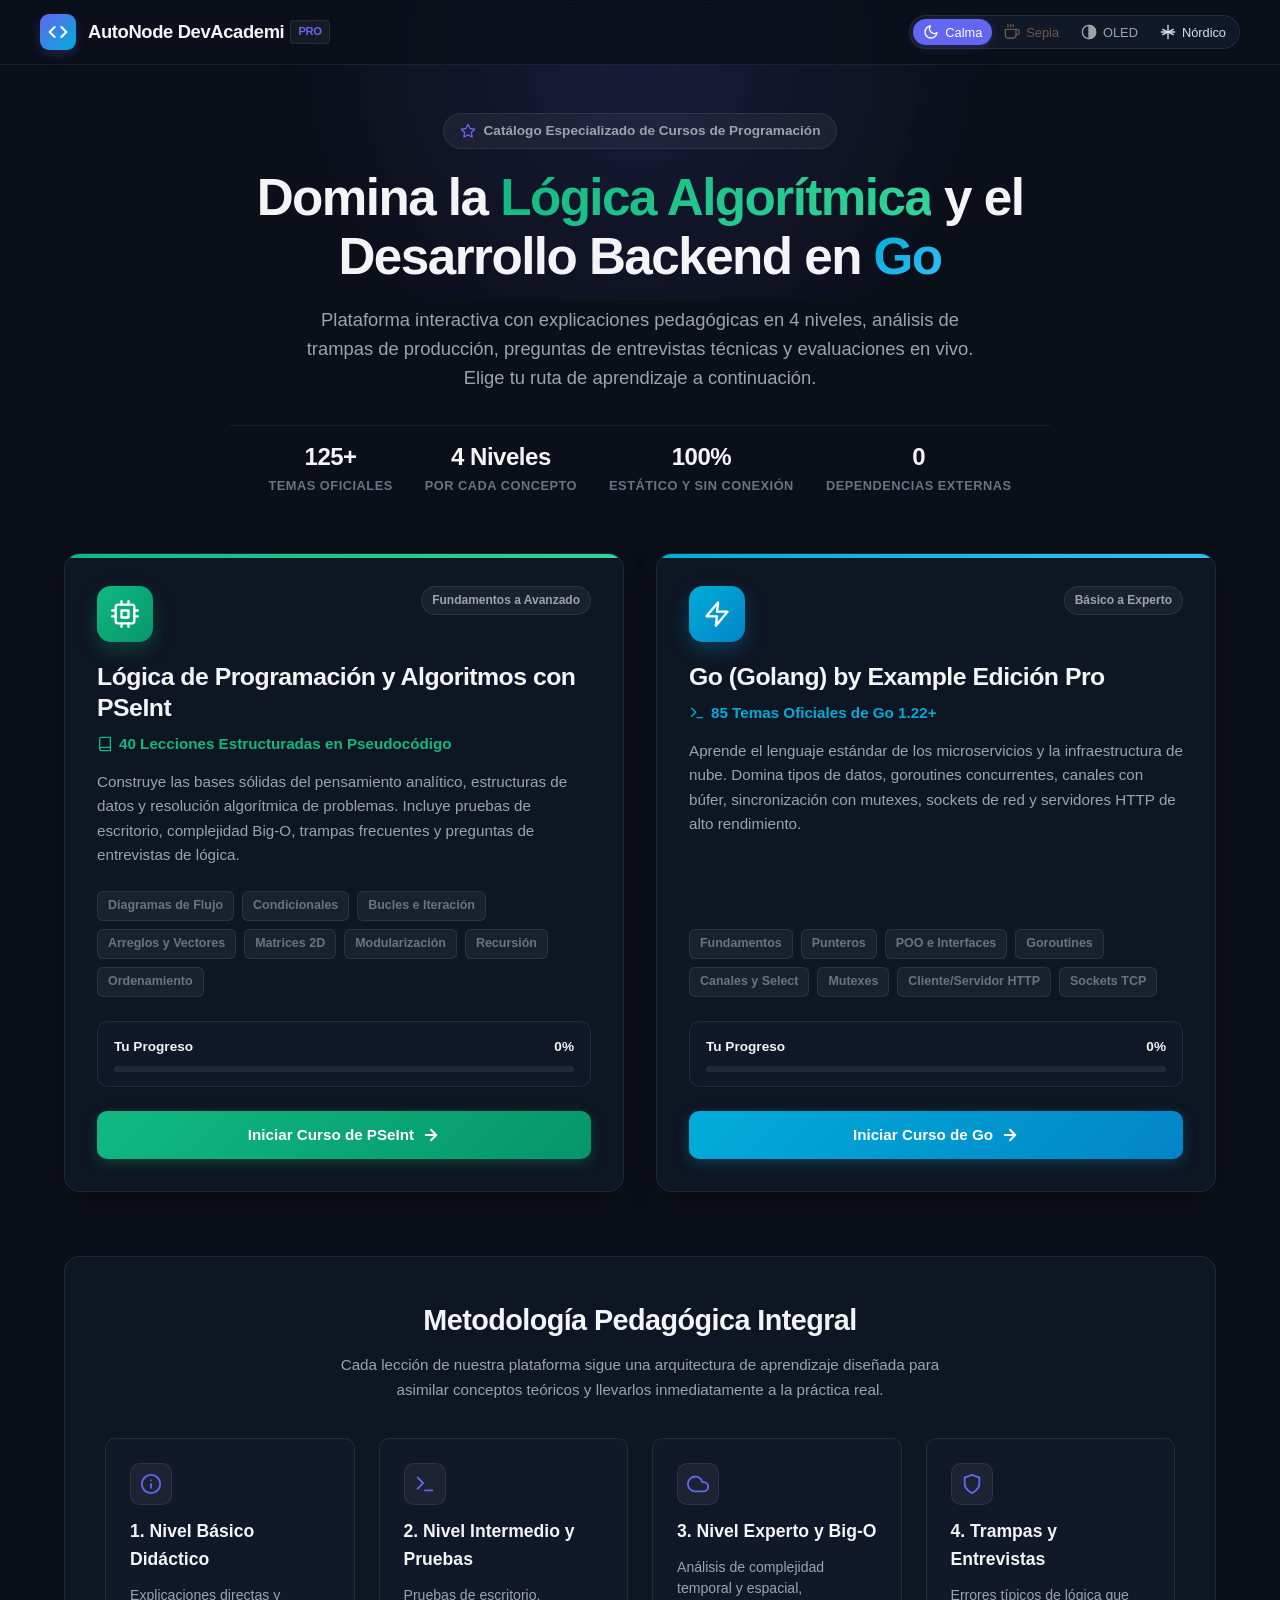
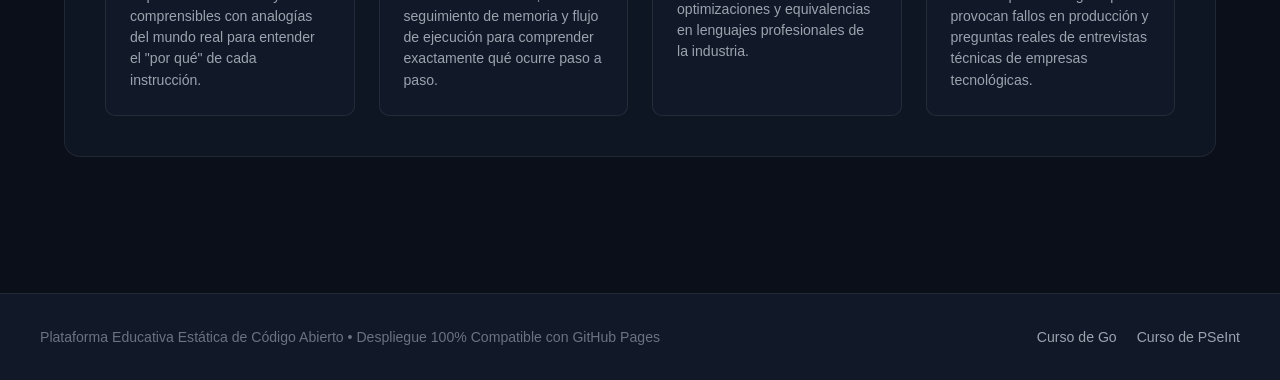
==== commit 6eb28348: "pseint" ====
--- a/index.html
+++ b/index.html
@@ -3,658 +3,298 @@
 <head>
   <meta charset="UTF-8">
   <meta name="viewport" content="width=device-width, initial-scale=1.0">
-  <title>Go by Example en Español | Edición Pro Ampliada con Evaluaciones</title>
-  <meta name="description" content="Aprende y domina Go (Golang) con los 85 ejemplos oficiales de Go by Example ampliados en español: explicaciones de nivel Básico, Intermedio y Experto, Gotchas de producción, preguntas de entrevistas FAANG, evaluaciones interactivas y modo offline.">
-  <meta name="theme-color" content="#0e131b">
+  <title>Plataforma de Cursos Pro | Go y Lógica de Programación en PSeInt</title>
   
-  <!-- Open Graph / Redes Sociales -->
-  <meta property="og:type" content="website">
-  <meta property="og:title" content="Go by Example en Español | Edición Pro Ampliada">
-  <meta property="og:description" content="Plataforma de aprendizaje integral de Go con 85 temas, evaluaciones, niveles pedagógicos y gotchas de producción.">
-  <meta property="og:image" content="assets/icon-512.svg">
-  <meta name="twitter:card" content="summary_large_image">
-  <meta name="twitter:title" content="Go by Example en Español (Edición Pro)">
-  <meta name="twitter:description" content="85 temas completos de Go con ejercicios, niveles básico, intermedio y experto, y preguntas de entrevistas técnicas.">
-
-  <!-- Manifest PWA para instalación Offline -->
-  <link rel="manifest" href="manifest.json">
+  <meta name="description" content="Plataforma interactiva de aprendizaje de programación: Cursos profesionales de Lógica de Programación con PSeInt y Go by Example Pro en español.">
+  <meta name="keywords" content="pseint, logica de programacion, algoritmos, golang, go by example, pseudocodigo, programacion en español">
+  
+  <!-- Favicon y Estilos -->
   <link rel="icon" type="image/svg+xml" href="assets/favicon.svg">
-  <link rel="apple-touch-icon" href="assets/icon-192.svg">
-
-  <!-- Google AdSense -->
-  <script async src="https://pagead2.googlesyndication.com/pagead/js/adsbygoogle.js?client=ca-pub-2096109916903722"
-     crossorigin="anonymous"></script>
-
-  <link rel="stylesheet" href="css/styles.css?v=2.6">
+  <link rel="stylesheet" href="css/portal.css?v=1.0">
 </head>
 <body>
-  <div class="app-layout">
+
+  <!-- Encabezado Superior -->
+  <header class="portal-header">
+    <div class="portal-nav">
+      <a href="index.html" class="brand-wrap">
+        <div class="brand-icon">
+          <svg aria-hidden="true" width="20" height="20" viewBox="0 0 24 24" fill="none" stroke="currentColor" stroke-width="2.5" stroke-linecap="round" stroke-linejoin="round">
+            <polyline points="16 18 22 12 16 6"></polyline>
+            <polyline points="8 6 2 12 8 18"></polyline>
+          </svg>
+        </div>
+        <span class="brand-title">
+          AutoNode DevAcademi <span class="brand-badge">Pro</span>
+        </span>
+      </a>
+
+      <!-- Selector de Temas Visuales Antifatiga -->
+      <div class="theme-selector-wrap" title="Selecciona un tema para descanso visual">
+        <button class="theme-btn active" data-theme="slate" title="Modo Calma Nocturna">
+          <svg aria-hidden="true" width="16" height="16" viewBox="0 0 24 24" fill="none" stroke="currentColor" stroke-width="2" stroke-linecap="round" stroke-linejoin="round"><path d="M21 12.79A9 9 0 1 1 11.21 3 7 7 0 0 0 21 12.79z"></path></svg>
+          <span>Calma</span>
+        </button>
+        <button class="theme-btn" data-theme="sepia" title="Modo Sepia / Papel Cálido">
+          <svg aria-hidden="true" width="16" height="16" viewBox="0 0 24 24" fill="none" stroke="currentColor" stroke-width="2" stroke-linecap="round" stroke-linejoin="round"><path d="M18 8h1a4 4 0 0 1 0 8h-1"></path><path d="M2 8h16v9a4 4 0 0 1-4 4H6a4 4 0 0 1-4-4V8z"></path><line x1="6" y1="1" x2="6" y2="4"></line><line x1="10" y1="1" x2="10" y2="4"></line><line x1="14" y1="1" x2="14" y2="4"></line></svg>
+          <span>Sepia</span>
+        </button>
+        <button class="theme-btn" data-theme="oled" title="Modo OLED (Negro puro)">
+          <svg aria-hidden="true" width="16" height="16" viewBox="0 0 24 24" fill="none" stroke="currentColor" stroke-width="2" stroke-linecap="round" stroke-linejoin="round"><circle cx="12" cy="12" r="10"></circle><path d="M12 2a10 10 0 0 1 0 20z" fill="currentColor"></path></svg>
+          <span>OLED</span>
+        </button>
+        <button class="theme-btn" data-theme="nord" title="Modo Nórdico">
+          <svg aria-hidden="true" width="16" height="16" viewBox="0 0 24 24" fill="none" stroke="currentColor" stroke-width="2" stroke-linecap="round" stroke-linejoin="round"><line x1="12" y1="2" x2="12" y2="22"></line><line x1="2" y1="12" x2="22" y2="12"></line><line x1="20" y1="16" x2="4" y2="8"></line><line x1="4" y1="16" x2="20" y2="8"></line></svg>
+          <span>Nórdico</span>
+        </button>
+      </div>
+    </div>
+  </header>
+
+  <!-- Contenedor Principal del Portal -->
+  <main class="portal-main">
     
-    <!-- ÁREA DE CONTENIDO PRINCIPAL -->
-    <main class="main-wrapper">
+    <!-- Hero Section -->
+    <section class="hero-section">
+      <div class="hero-pill">
+        <svg aria-hidden="true" width="16" height="16" viewBox="0 0 24 24" fill="none" stroke="currentColor" stroke-width="2" stroke-linecap="round" stroke-linejoin="round">
+          <polygon points="12 2 15.09 8.26 22 9.27 17 14.14 18.18 21.02 12 17.77 5.82 21.02 7 14.14 2 9.27 8.91 8.26 12 2"></polygon>
+        </svg>
+        <span>Catálogo Especializado de Cursos de Programación</span>
+      </div>
+
+      <h1 class="hero-title">
+        Domina la <span class="hero-highlight-pseint">Lógica Algorítmica</span> y el Desarrollo Backend en <span class="hero-highlight-go">Go</span>
+      </h1>
+
+      <p class="hero-description">
+        Plataforma interactiva con explicaciones pedagógicas en 4 niveles, análisis de trampas de producción, preguntas de entrevistas técnicas y evaluaciones en vivo. Elige tu ruta de aprendizaje a continuación.
+      </p>
+
+      <!-- Métricas Globales -->
+      <div class="hero-stats">
+        <div class="stat-item">
+          <span class="stat-num">125+</span>
+          <span class="stat-lbl">Temas Oficiales</span>
+        </div>
+        <div class="stat-item">
+          <span class="stat-num">4 Niveles</span>
+          <span class="stat-lbl">Por Cada Concepto</span>
+        </div>
+        <div class="stat-item">
+          <span class="stat-num">100%</span>
+          <span class="stat-lbl">Estático y Sin Conexión</span>
+        </div>
+        <div class="stat-item">
+          <span class="stat-num">0</span>
+          <span class="stat-lbl">Dependencias Externas</span>
+        </div>
+      </div>
+    </section>
+
+    <!-- Catálogo de Cursos Disponibles -->
+    <section class="courses-grid" id="cursos">
       
-      <!-- Topbar de Navegación y Herramientas (Botones anclados a la izquierda) -->
-      <header class="topbar">
-        <div class="topbar-left">
-          <nav class="breadcrumbs" aria-label="Miga de pan">
-            <span>Inicio</span>
-            <span class="sep">/</span>
-            <span class="badge-cat" id="breadCategory">Fundamentos</span>
-            <span class="sep">/</span>
-            <span class="current" id="breadCurrent">Hola Mundo</span>
-          </nav>
-
-          <div class="topbar-divider"></div>
-
-          <!-- Selector de Temas Antifatiga Visual -->
-          <div class="theme-selector-wrap" title="Selecciona un tema para descanso visual">
-            <button class="theme-btn active" data-theme="slate" title="Modo Calma Nocturna (Pizarra oscura)">
-              <svg aria-hidden="true" class="icon-svg" xmlns="http://www.w3.org/2000/svg" width="18" height="18" viewBox="0 0 24 24" fill="none" stroke="currentColor" stroke-width="2" stroke-linecap="round" stroke-linejoin="round"><path d="M21 12.79A9 9 0 1 1 11.21 3 7 7 0 0 0 21 12.79z"></path></svg>
-              <span class="theme-name">Calma</span>
-            </button>
-            <button class="theme-btn" data-theme="sepia" title="Modo Sepia / Papel Cálido (Filtro de luz azul)">
-              <svg aria-hidden="true" class="icon-svg" xmlns="http://www.w3.org/2000/svg" width="18" height="18" viewBox="0 0 24 24" fill="none" stroke="currentColor" stroke-width="2" stroke-linecap="round" stroke-linejoin="round"><path d="M18 8h1a4 4 0 0 1 0 8h-1"></path><path d="M2 8h16v9a4 4 0 0 1-4 4H6a4 4 0 0 1-4-4V8z"></path><line x1="6" y1="1" x2="6" y2="4"></line><line x1="10" y1="1" x2="10" y2="4"></line><line x1="14" y1="1" x2="14" y2="4"></line></svg>
-              <span class="theme-name">Sepia</span>
-            </button>
-            <button class="theme-btn" data-theme="oled" title="Modo OLED (Negro absoluto)">
-              <svg aria-hidden="true" class="icon-svg" xmlns="http://www.w3.org/2000/svg" width="18" height="18" viewBox="0 0 24 24" fill="none" stroke="currentColor" stroke-width="2" stroke-linecap="round" stroke-linejoin="round"><circle cx="12" cy="12" r="10"></circle><path d="M12 2a10 10 0 0 1 0 20z" fill="currentColor"></path></svg>
-              <span class="theme-name">OLED</span>
-            </button>
-            <button class="theme-btn" data-theme="nord" title="Modo Gris Nórdico (Paleta Nord)">
-              <svg aria-hidden="true" class="icon-svg" xmlns="http://www.w3.org/2000/svg" width="18" height="18" viewBox="0 0 24 24" fill="none" stroke="currentColor" stroke-width="2" stroke-linecap="round" stroke-linejoin="round"><line x1="12" y1="2" x2="12" y2="22"></line><line x1="2" y1="12" x2="22" y2="12"></line><line x1="20" y1="16" x2="4" y2="8"></line><line x1="4" y1="16" x2="20" y2="8"></line></svg>
-              <span class="theme-name">Nórdico</span>
-            </button>
-          </div>
-
-          <!-- Botones de Acción (Anclados a la izquierda junto a la navegación) -->
-          <div class="topbar-actions-left">
-            <button class="action-btn" id="btnShare" title="Copiar enlace directo con pestaña activa">
-              <svg aria-hidden="true" class="icon-svg" xmlns="http://www.w3.org/2000/svg" width="16" height="16" viewBox="0 0 24 24" fill="none" stroke="currentColor" stroke-width="2" stroke-linecap="round" stroke-linejoin="round"><circle cx="18" cy="5" r="3"></circle><circle cx="6" cy="12" r="3"></circle><circle cx="18" cy="19" r="3"></circle><line x1="8.59" y1="13.51" x2="15.42" y2="17.49"></line><line x1="15.41" y1="6.51" x2="8.59" y2="10.49"></line></svg>
-              <span class="btn-label">Compartir</span>
-            </button>
-
-            <button class="action-btn" id="btnStats" title="Ver métricas de estudio y diploma">
-              <svg aria-hidden="true" class="icon-svg" xmlns="http://www.w3.org/2000/svg" width="16" height="16" viewBox="0 0 24 24" fill="none" stroke="currentColor" stroke-width="2" stroke-linecap="round" stroke-linejoin="round"><path d="M6 9H4.5a2.5 2.5 0 0 1 0-5H6"></path><path d="M18 9h1.5a2.5 2.5 0 0 0 0-5H18"></path><path d="M4 22h16"></path><path d="M10 14.66V17c0 .55-.45 1-1 1H7v4h10v-4h-2c-.55 0-1-.45-1-1v-2.34"></path><path d="M6 2h12v7a6 6 0 0 1-12 0V2z"></path></svg>
-              <span class="btn-label">Métricas</span>
-            </button>
-
-            <button class="action-btn" id="btnBackup" title="Descargar o restaurar tu progreso">
-              <svg aria-hidden="true" class="icon-svg" xmlns="http://www.w3.org/2000/svg" width="16" height="16" viewBox="0 0 24 24" fill="none" stroke="currentColor" stroke-width="2" stroke-linecap="round" stroke-linejoin="round"><polyline points="21 8 21 21 3 21 3 8"></polyline><rect x="1" y="3" width="22" height="5"></rect><line x1="10" y1="12" x2="14" y2="12"></line></svg>
-              <span class="btn-label">Respaldo</span>
-            </button>
-
-            <button class="action-btn" id="btnToggleBookmark" title="Guardar en favoritos">
-              <svg aria-hidden="true" class="icon-svg" xmlns="http://www.w3.org/2000/svg" width="16" height="16" viewBox="0 0 24 24" fill="none" stroke="currentColor" stroke-width="2" stroke-linecap="round" stroke-linejoin="round"><polygon points="12 2 15.09 8.26 22 9.27 17 14.14 18.18 21.02 12 17.77 5.82 21.02 7 14.14 2 9.27 8.91 8.26 12 2"></polygon></svg>
-              <span class="btn-label">Favorito</span>
-            </button>
-
-            <button class="action-btn" id="btnToggleCompleted" title="Marcar como tema estudiado y completado">
-              <svg aria-hidden="true" class="icon-svg" xmlns="http://www.w3.org/2000/svg" width="16" height="16" viewBox="0 0 24 24" fill="none" stroke="currentColor" stroke-width="2.5" stroke-linecap="round" stroke-linejoin="round"><polyline points="20 6 9 17 4 12"></polyline></svg>
-              <span class="btn-label">Completar</span>
-            </button>
-
-            <button class="action-btn playground-btn" id="btnOpenPlayground" title="Abrir código en el área de pruebas oficial de Go">
-              <svg aria-hidden="true" class="icon-svg" xmlns="http://www.w3.org/2000/svg" width="16" height="16" viewBox="0 0 24 24" fill="none" stroke="currentColor" stroke-width="2" stroke-linecap="round" stroke-linejoin="round"><polyline points="4 17 10 11 4 5"></polyline><line x1="12" y1="19" x2="20" y2="19"></line></svg>
-              <span class="btn-label">Área de pruebas</span>
-            </button>
-          </div>
-        </div>
-
-        <div class="topbar-right">
-          <!-- Botón Alternar Barra Lateral (a la derecha) -->
-          <button class="menu-toggle-btn" id="menuToggleBtn" title="Alternar barra lateral (Ctrl+B)" aria-label="Alternar menú lateral">
-            <svg aria-hidden="true" class="icon-svg" xmlns="http://www.w3.org/2000/svg" width="18" height="18" viewBox="0 0 24 24" fill="none" stroke="currentColor" stroke-width="2" stroke-linecap="round" stroke-linejoin="round"><line x1="3" y1="12" x2="21" y2="12"></line><line x1="3" y1="6" x2="21" y2="6"></line><line x1="3" y1="18" x2="21" y2="18"></line></svg>
-          </button>
-        </div>
-      </header>
-
-      <!-- Contenedor con Scroll del Artículo -->
-      <div class="content-scrollable">
-        <div class="content-inner">
-          
-          <!-- Encabezado del Tema -->
-          <article class="topic-header">
-            <div class="topic-meta">
-              <span class="topic-num" id="topicNum">#1</span>
-              <span class="topic-badge-difficulty badge-principiante" id="topicBadgeDifficulty">Principiante</span>
-              <span class="chip-btn" id="topicBadgeCategory" style="cursor: default;">Fundamentos del Lenguaje</span>
-            </div>
-
-            <h1 class="topic-title-h1" id="topicTitle">Hola Mundo</h1>
-            <div class="topic-title-en" id="topicTitleEn">Título original: "Hello World" (Go by Example)</div>
-            <div class="topic-summary" id="topicSummary">
-              El primer programa canónico en Go que inicializa un paquete ejecutable e imprime un mensaje en la salida estándar.
-            </div>
-          </article>
-
-          <!-- Barra de Pestañas (Tabs) con Iconos SVG -->
-          <nav class="tabs-container" role="tablist">
-            <button class="tab-btn active" data-tab="code" role="tab">
-              <svg aria-hidden="true" class="icon-svg" xmlns="http://www.w3.org/2000/svg" width="16" height="16" viewBox="0 0 24 24" fill="none" stroke="currentColor" stroke-width="2" stroke-linecap="round" stroke-linejoin="round"><polyline points="16 18 22 12 16 6"></polyline><polyline points="8 6 2 12 8 18"></polyline></svg>
-              <span>Código Original</span>
-            </button>
-            <button class="tab-btn" data-tab="basic" role="tab">
-              <span class="tab-indicator ind-basic"></span>
-              <span>Nivel Básico</span>
-            </button>
-            <button class="tab-btn" data-tab="inter" role="tab">
-              <span class="tab-indicator ind-inter"></span>
-              <span>Nivel Intermedio</span>
-            </button>
-            <button class="tab-btn" data-tab="expert" role="tab">
-              <span class="tab-indicator ind-expert"></span>
-              <span>Nivel Experto</span>
-            </button>
-            <button class="tab-btn" data-tab="gotchas" role="tab" style="color: var(--accent-warning);">
-              <svg aria-hidden="true" class="icon-svg" xmlns="http://www.w3.org/2000/svg" width="16" height="16" viewBox="0 0 24 24" fill="none" stroke="currentColor" stroke-width="2" stroke-linecap="round" stroke-linejoin="round"><path d="M10.29 3.86L1.82 18a2 2 0 0 0 1.71 3h16.94a2 2 0 0 0 1.71-3L13.71 3.86a2 2 0 0 0-3.42 0z"></path><line x1="12" y1="9" x2="12" y2="13"></line><line x1="12" y1="17" x2="12.01" y2="17"></line></svg>
-              <span>Trampas y Errores</span>
-            </button>
-            <button class="tab-btn" data-tab="interview" role="tab" style="color: var(--accent-purple);">
-              <svg aria-hidden="true" class="icon-svg" xmlns="http://www.w3.org/2000/svg" width="16" height="16" viewBox="0 0 24 24" fill="none" stroke="currentColor" stroke-width="2" stroke-linecap="round" stroke-linejoin="round"><rect x="2" y="7" width="20" height="14" rx="2" ry="2"></rect><path d="M16 21V5a2 2 0 0 0-2-2h-4a2 2 0 0 0-2 2v16"></path></svg>
-              <span>Entrevistas Técnicas</span>
-            </button>
-            <button class="tab-btn" data-tab="eval" role="tab" style="color: var(--accent-primary);">
-              <svg aria-hidden="true" class="icon-svg" xmlns="http://www.w3.org/2000/svg" width="16" height="16" viewBox="0 0 24 24" fill="none" stroke="currentColor" stroke-width="2" stroke-linecap="round" stroke-linejoin="round"><circle cx="12" cy="12" r="10"></circle><circle cx="12" cy="12" r="6"></circle><circle cx="12" cy="12" r="2"></circle></svg>
-              <span>Ejercicio Práctico</span>
-            </button>
-            <button class="tab-btn" data-tab="links" role="tab">
-              <svg aria-hidden="true" class="icon-svg" xmlns="http://www.w3.org/2000/svg" width="16" height="16" viewBox="0 0 24 24" fill="none" stroke="currentColor" stroke-width="2" stroke-linecap="round" stroke-linejoin="round"><path d="M4 19.5A2.5 2.5 0 0 1 6.5 17H20"></path><path d="M6.5 2H20v20H6.5A2.5 2.5 0 0 1 4 19.5v-15A2.5 2.5 0 0 1 6.5 2z"></path></svg>
-              <span>Documentación y Enlaces</span>
-            </button>
-          </nav>
-
-          <!-- PESTAÑA 1: CÓDIGO ORIGINAL Y EJECUCIÓN -->
-          <section class="tab-content active" id="tab-code">
-            <div class="level-card" style="margin-bottom: 20px; border-left: 3px solid var(--accent-primary);">
-              <div style="font-size: 12px; font-weight: 700; color: var(--accent-primary); text-transform: uppercase; margin-bottom: 8px;">
-                Explicación Oficial de Go by Example (Adaptada al Español)
-              </div>
-              <p id="originalDocText" style="font-size: 15px; color: var(--text-main); line-height: 1.7;">
-                Cargando explicación original...
-              </p>
-            </div>
-
-            <!-- Panel de Código Fuente de Go -->
-            <div class="code-panel">
-              <div class="code-header">
-                <div class="code-title">
-                  <svg aria-hidden="true" class="icon-svg" xmlns="http://www.w3.org/2000/svg" width="15" height="15" viewBox="0 0 24 24" fill="none" stroke="currentColor" stroke-width="2" stroke-linecap="round" stroke-linejoin="round"><path d="M14 2H6a2 2 0 0 0-2 2v16a2 2 0 0 0 2 2h12a2 2 0 0 0 2-2V8z"></path><polyline points="14 2 14 8 20 8"></polyline><line x1="16" y1="13" x2="8" y2="13"></line><line x1="16" y1="17" x2="8" y2="17"></line><polyline points="10 9 9 9 8 9"></polyline></svg>
-                  <span>Archivo: main.go</span>
-                </div>
-                <div class="code-actions">
-                  <button class="code-btn" id="btnCopyCode" title="Copiar código al portapapeles">
-                    <svg aria-hidden="true" class="icon-svg" xmlns="http://www.w3.org/2000/svg" width="15" height="15" viewBox="0 0 24 24" fill="none" stroke="currentColor" stroke-width="2" stroke-linecap="round" stroke-linejoin="round"><rect x="9" y="9" width="13" height="13" rx="2" ry="2"></rect><path d="M5 15H4a2 2 0 0 1-2-2V4a2 2 0 0 1 2-2h9a2 2 0 0 1 2 2v1"></path></svg>
-                    <span>Copiar Código</span>
-                  </button>
-                </div>
-              </div>
-              <div class="code-container" id="codeContainer">
-                <pre><code>// Cargando código de Go...</code></pre>
-              </div>
-            </div>
-
-            <!-- Panel de Ejecución en Terminal -->
-            <div class="terminal-panel">
-              <div class="terminal-header">
-                <span class="terminal-dot dot-red"></span>
-                <span class="terminal-dot dot-yellow"></span>
-                <span class="terminal-dot dot-green"></span>
-                <span style="margin-left: 6px;">Consola de Salida ($ go run)</span>
-                <button class="code-btn" id="btnCopyTerminal" style="margin-left: auto; padding: 2px 8px; font-size: 11px;">
-                  <svg aria-hidden="true" class="icon-svg" xmlns="http://www.w3.org/2000/svg" width="15" height="15" viewBox="0 0 24 24" fill="none" stroke="currentColor" stroke-width="2" stroke-linecap="round" stroke-linejoin="round"><rect x="9" y="9" width="13" height="13" rx="2" ry="2"></rect><path d="M5 15H4a2 2 0 0 1-2-2V4a2 2 0 0 1 2-2h9a2 2 0 0 1 2 2v1"></path></svg>
-                  <span>Copiar Salida</span>
-                </button>
-              </div>
-              <div class="terminal-body" id="terminalContainer">
-                $ go run hello-world.go
-                hello world
-              </div>
-            </div>
-          </section>
-
-          <!-- PESTAÑA 2: NIVEL BÁSICO -->
-          <section class="tab-content" id="tab-basic">
-            <div class="level-card">
-              <div class="level-card-header">
-                <div class="level-icon-badge badge-basic-color">
-                  <svg aria-hidden="true" class="icon-svg" xmlns="http://www.w3.org/2000/svg" width="16" height="16" viewBox="0 0 24 24" fill="none" stroke="currentColor" stroke-width="2" stroke-linecap="round" stroke-linejoin="round"><polygon points="13 2 3 14 12 14 11 22 21 10 12 10 13 2"></polygon></svg>
-                </div>
-                <div>
-                  <h3 class="level-card-title" id="basicTitle">Conceptos Fundamentales para Principiantes</h3>
-                  <span style="font-size: 12px; color: var(--accent-success); font-weight: 600;">Para quien se inicia en Go o en la programación</span>
-                </div>
-              </div>
-              <div class="level-card-body" id="basicContent"></div>
-              <div class="keypoints-list">
-                <div class="keypoints-title">Puntos Clave a Recordar</div>
-                <ul id="basicKeypoints"></ul>
-              </div>
-            </div>
-          </section>
-
-          <!-- PESTAÑA 3: NIVEL INTERMEDIO -->
-          <section class="tab-content" id="tab-inter">
-            <div class="level-card">
-              <div class="level-card-header">
-                <div class="level-icon-badge badge-inter-color">
-                  <svg aria-hidden="true" class="icon-svg" xmlns="http://www.w3.org/2000/svg" width="16" height="16" viewBox="0 0 24 24" fill="none" stroke="currentColor" stroke-width="2" stroke-linecap="round" stroke-linejoin="round"><polyline points="16 18 22 12 16 6"></polyline><polyline points="8 6 2 12 8 18"></polyline></svg>
-                </div>
-                <div>
-                  <h3 class="level-card-title" id="interTitle">Mecanismos Internos y Buenas Prácticas</h3>
-                  <span style="font-size: 12px; color: var(--accent-warning); font-weight: 600;">Para desarrolladores con experiencia y código idiomático</span>
-                </div>
-              </div>
-              <div class="level-card-body" id="interContent"></div>
-              <div class="keypoints-list" style="border-left-color: var(--accent-warning);">
-                <div class="keypoints-title" style="color: var(--accent-warning);">Buenas Prácticas y Convenciones</div>
-                <ul id="interKeypoints"></ul>
-              </div>
-            </div>
-          </section>
-
-          <!-- PESTAÑA 4: NIVEL EXPERTO -->
-          <section class="tab-content" id="tab-expert">
-            <div class="level-card">
-              <div class="level-card-header">
-                <div class="level-icon-badge badge-expert-color">
-                  <svg aria-hidden="true" class="icon-svg" xmlns="http://www.w3.org/2000/svg" width="16" height="16" viewBox="0 0 24 24" fill="none" stroke="currentColor" stroke-width="2" stroke-linecap="round" stroke-linejoin="round"> <rect x="4" y="4" width="16" height="16" rx="2" ry="2"></rect> <rect x="9" y="9" width="6" height="6"></rect> <line x1="9" y1="1" x2="9" y2="4"></line> <line x1="15" y1="1" x2="15" y2="4"></line> <line x1="9" y1="20" x2="9" y2="23"></line> <line x1="15" y1="20" x2="15" y2="23"></line> <line x1="20" y1="9" x2="23" y2="9"></line> <line x1="20" y1="14" x2="23" y2="14"></line> <line x1="1" y1="9" x2="4" y2="9"></line> <line x1="1" y1="14" x2="4" y2="14"></line> </svg>
-                </div>
-                <div>
-                  <h3 class="level-card-title" id="expertTitle">Bajo Nivel, Rendimiento e Internals</h3>
-                  <span style="font-size: 12px; color: var(--accent-purple); font-weight: 600;">Para ingenieros senior, arquitectos y optimización de sistemas</span>
-                </div>
-              </div>
-              <div class="level-card-body" id="expertContent"></div>
-              <div class="keypoints-list" style="border-left-color: var(--accent-purple);">
-                <div class="keypoints-title" style="color: var(--accent-purple);">Internals del Compilador y Runtime</div>
-                <ul id="expertKeypoints"></ul>
-              </div>
-            </div>
-          </section>
-
-          <!-- NUEVA PESTAÑA 5: GOTCHAS Y ERRORES EN PRODUCCIÓN -->
-          <section class="tab-content" id="tab-gotchas">
-            <div class="level-card">
-              <div class="level-card-header">
-                <div class="level-icon-badge" style="background: var(--accent-warning-subtle); color: var(--accent-warning);">
-                  <svg aria-hidden="true" class="icon-svg" xmlns="http://www.w3.org/2000/svg" width="16" height="16" viewBox="0 0 24 24" fill="none" stroke="currentColor" stroke-width="2" stroke-linecap="round" stroke-linejoin="round"><path d="M10.29 3.86L1.82 18a2 2 0 0 0 1.71 3h16.94a2 2 0 0 0 1.71-3L13.71 3.86a2 2 0 0 0-3.42 0z"></path><line x1="12" y1="9" x2="12" y2="13"></line><line x1="12" y1="17" x2="12.01" y2="17"></line></svg>
-                </div>
-                <div>
-                  <h3 class="level-card-title">Trampas Clásicas, Anti-patrones y Errores Ocultos</h3>
-                  <span style="font-size: 12px; color: var(--accent-warning); font-weight: 600;">Comportamientos inesperados que provocan caídas o fugas en producción</span>
-                </div>
-              </div>
-              <div id="gotchasContainer">
-                <!-- Renderizado dinámico -->
-              </div>
-              
-              <div class="mental-model-box" id="mentalModelBox">
-                <div class="mm-header">
-                  <svg aria-hidden="true" class="icon-svg" xmlns="http://www.w3.org/2000/svg" width="16" height="16" viewBox="0 0 24 24" fill="none" stroke="currentColor" stroke-width="2" stroke-linecap="round" stroke-linejoin="round"><polygon points="13 2 3 14 12 14 11 22 21 10 12 10 13 2"></polygon></svg>
-                  <span>Modelo Mental de Memoria y Flujo</span>
-                </div>
-                <div class="mm-content" id="mentalModelContent"></div>
-              </div>
-            </div>
-          </section>
-
-          <!-- NUEVA PESTAÑA 6: PREGUNTAS DE ENTREVISTA FAANG -->
-          <section class="tab-content" id="tab-interview">
-            <div class="level-card">
-              <div class="level-card-header">
-                <div class="level-icon-badge" style="background: var(--accent-purple-subtle); color: var(--accent-purple);">
-                  <svg aria-hidden="true" class="icon-svg" xmlns="http://www.w3.org/2000/svg" width="16" height="16" viewBox="0 0 24 24" fill="none" stroke="currentColor" stroke-width="2" stroke-linecap="round" stroke-linejoin="round"><rect x="2" y="7" width="20" height="14" rx="2" ry="2"></rect><path d="M16 21V5a2 2 0 0 0-2-2h-4a2 2 0 0 0-2 2v16"></path></svg>
-                </div>
-                <div>
-                  <h3 class="level-card-title">Preguntas Frecuentes en Entrevistas Técnicas (FAANG & Senior)</h3>
-                  <span style="font-size: 12px; color: var(--accent-purple); font-weight: 600;">Preguntas de arquitectura, internals y casos de borde de entrevistas de trabajo</span>
-                </div>
-              </div>
-              <div id="interviewsContainer" class="interviews-list">
-                <!-- Renderizado dinámico -->
-              </div>
-            </div>
-          </section>
-
-          <!-- PESTAÑA 7: EJERCICIO DE EVALUACIÓN PRÁCTICO -->
-          <section class="tab-content" id="tab-eval">
-            <div class="eval-card">
-              <div class="eval-header">
-                <div class="level-icon-badge" style="background: var(--accent-primary-hover); color: #fff;">
-                  <svg aria-hidden="true" class="icon-svg" xmlns="http://www.w3.org/2000/svg" width="16" height="16" viewBox="0 0 24 24" fill="none" stroke="currentColor" stroke-width="2" stroke-linecap="round" stroke-linejoin="round"><circle cx="12" cy="12" r="10"></circle><circle cx="12" cy="12" r="6"></circle><circle cx="12" cy="12" r="2"></circle></svg>
-                </div>
-                <h3 id="evalTitle">Reto de Evaluación Práctica</h3>
-              </div>
-
-              <div class="eval-statement" id="evalStatement">
-                Consigna del ejercicio...
-              </div>
-
-              <div class="eval-editor-wrap">
-                <div class="eval-editor-header">
-                  <span>Tu Área de Práctica (Escribe y prueba tu código)</span>
-                  <span>Sintaxis de Go 1.22+</span>
-                </div>
-                <textarea 
-                  id="evalTextarea" 
-                  class="eval-textarea" 
-                  placeholder="// Escribe aquí tu código en Go..." 
-                  spellcheck="false"
-                ></textarea>
-                <div class="eval-statusbar">
-                  <span id="evalCursorPos">Línea 1, Col 1</span>
-                  <span><kbd>Tab</kbd> = 4 espacios · Auto-indentación activa · Auto-cierre (), {}, []</span>
-                </div>
-              </div>
-
-              <!-- Botones de Acción de Evaluación -->
-              <div class="eval-actions-bar">
-                <button class="action-btn" id="btnToggleHint" style="border-color: var(--accent-warning); color: var(--accent-warning);">
-                  <svg aria-hidden="true" class="icon-svg" xmlns="http://www.w3.org/2000/svg" width="16" height="16" viewBox="0 0 24 24" fill="none" stroke="currentColor" stroke-width="2" stroke-linecap="round" stroke-linejoin="round"><line x1="9" y1="18" x2="15" y2="18"></line><line x1="10" y1="22" x2="14" y2="22"></line><path d="M15.09 14c.18-.98.65-1.74 1.41-2.5A4.65 4.65 0 0 0 18 8 6 6 0 0 0 6 8c0 1 .23 2.23 1.5 3.5A4.61 4.61 0 0 1 8.91 14"></path></svg>
-                  <span>Ver Pista</span>
-                </button>
-                <button class="action-btn primary-action" id="btnValidateCode">
-                  <svg aria-hidden="true" class="icon-svg" xmlns="http://www.w3.org/2000/svg" width="16" height="16" viewBox="0 0 24 24" fill="none" stroke="currentColor" stroke-width="2" stroke-linecap="round" stroke-linejoin="round"><circle cx="12" cy="12" r="10"></circle><circle cx="12" cy="12" r="6"></circle><circle cx="12" cy="12" r="2"></circle></svg>
-                  <span>Evaluar y Analizar Código</span>
-                </button>
-                <button class="action-btn" id="btnRevealSolution" style="border-color: var(--accent-success); color: var(--accent-success);">
-                  <svg aria-hidden="true" class="icon-svg" xmlns="http://www.w3.org/2000/svg" width="16" height="16" viewBox="0 0 24 24" fill="none" stroke="currentColor" stroke-width="2" stroke-linecap="round" stroke-linejoin="round"><path d="M12 2l3.09 6.26L22 9.27l-5 4.87 1.18 6.88L12 17.77l-6.18 3.25L7 14.14 2 9.27l6.91-1.01L12 2z"></path></svg>
-                  <span>Revelar Solución Canónica</span>
-                </button>
-                <button class="action-btn" id="btnResetCode" title="Restaurar plantilla inicial del reto">
-                  <svg aria-hidden="true" class="icon-svg" xmlns="http://www.w3.org/2000/svg" width="15" height="15" viewBox="0 0 24 24" fill="none" stroke="currentColor" stroke-width="2" stroke-linecap="round" stroke-linejoin="round"><polyline points="23 4 23 10 17 10"></polyline><polyline points="1 20 1 14 7 14"></polyline><path d="M3.51 9a9 9 0 0 1 14.85-3.36L23 10M1 14l4.64 4.36A9 9 0 0 0 20.49 15"></path></svg>
-                  <span>Reiniciar</span>
-                </button>
-                <button class="action-btn" id="btnPlaygroundEval" style="border-color: #00ADD8; color: #00ADD8;">
-                  <svg aria-hidden="true" class="icon-svg" xmlns="http://www.w3.org/2000/svg" width="16" height="16" viewBox="0 0 24 24" fill="none" stroke="currentColor" stroke-width="2" stroke-linecap="round" stroke-linejoin="round"><polyline points="4 17 10 11 4 5"></polyline><line x1="12" y1="19" x2="20" y2="19"></line></svg>
-                  <span>Área de pruebas</span>
-                </button>
-              </div>
-
-              <!-- Caja de Validación Inteligente (Oculta por defecto) -->
-              <div class="validation-box" id="validationBox" style="display: none;"></div>
-
-              <!-- Caja de Pista (Oculta por defecto) -->
-              <div class="hint-box" id="hintBox"></div>
-
-              <!-- Caja de Solución Revelada (Oculta por defecto) -->
-              <div class="solution-box" id="solutionBox">
-                <div style="font-size: 16px; font-weight: 700; color: var(--accent-success); margin-bottom: 12px; display: flex; align-items: center; gap: 8px;">
-                  <svg aria-hidden="true" class="icon-svg" xmlns="http://www.w3.org/2000/svg" width="16" height="16" viewBox="0 0 24 24" fill="none" stroke="currentColor" stroke-width="2" stroke-linecap="round" stroke-linejoin="round"><path d="M12 2l3.09 6.26L22 9.27l-5 4.87 1.18 6.88L12 17.77l-6.18 3.25L7 14.14 2 9.27l6.91-1.01L12 2z"></path></svg>
-                  <span>Solución Canónica en Go</span>
-                </div>
-                
-                <div class="code-panel">
-                  <div class="code-header">
-                    <div class="code-title">
-                      <svg aria-hidden="true" class="icon-svg" xmlns="http://www.w3.org/2000/svg" width="15" height="15" viewBox="0 0 24 24" fill="none" stroke="currentColor" stroke-width="2" stroke-linecap="round" stroke-linejoin="round"><path d="M14 2H6a2 2 0 0 0-2 2v16a2 2 0 0 0 2 2h12a2 2 0 0 0 2-2V8z"></path><polyline points="14 2 14 8 20 8"></polyline><line x1="16" y1="13" x2="8" y2="13"></line><line x1="16" y1="17" x2="8" y2="17"></line><polyline points="10 9 9 9 8 9"></polyline></svg>
-                      <span>Archivo: solucion.go</span>
-                    </div>
-                  </div>
-                  <div class="code-container" id="solutionCode">
-                    <pre><code>// Solución en Go...</code></pre>
-                  </div>
-                </div>
-
-                <div class="solution-explanation" id="solutionExplanation">
-                  Explicación de la solución...
-                </div>
-              </div>
-
-            </div>
-          </section>
-
-          <!-- PESTAÑA 8: ENLACES EXTERNOS Y DOCUMENTACIÓN OFICIAL -->
-          <section class="tab-content" id="tab-links">
-            <div style="margin-bottom: 20px;">
-              <h3 style="font-size: 20px; font-weight: 700; margin-bottom: 6px;">Recursos Externos y Enlaces Oficiales</h3>
-              <p style="color: var(--text-muted); font-size: 14px;">
-                Acceso directo a la documentación oficial de Go (go.dev), la especificación del lenguaje, paquetes estándar y tutoriales recomendados para este tema.
-              </p>
-            </div>
-
-            <div class="external-links-grid" id="externalLinksGrid">
-              <!-- Renderizado dinámico desde app.js -->
-            </div>
-          </section>
-
-          <!-- Barra Inferior de Navegación (Anterior / Siguiente) -->
-          <footer class="bottom-nav">
-            <a href="#" class="nav-target-btn" id="btnNavPrev">
-              <span class="nav-target-label">
-                <svg aria-hidden="true" class="icon-svg" xmlns="http://www.w3.org/2000/svg" width="16" height="16" viewBox="0 0 24 24" fill="none" stroke="currentColor" stroke-width="2" stroke-linecap="round" stroke-linejoin="round"><line x1="19" y1="12" x2="5" y2="12"></line><polyline points="12 19 5 12 12 5"></polyline></svg>
-                <span>Tema Anterior</span>
-              </span>
-              <span class="nav-target-title" id="prevTitleText">Hola Mundo</span>
-            </a>
-
-            <a href="#" class="nav-target-btn" id="btnNavNext" style="text-align: right; margin-left: auto;">
-              <span class="nav-target-label">
-                <span>Tema Siguiente</span>
-                <svg aria-hidden="true" class="icon-svg" xmlns="http://www.w3.org/2000/svg" width="16" height="16" viewBox="0 0 24 24" fill="none" stroke="currentColor" stroke-width="2" stroke-linecap="round" stroke-linejoin="round"><line x1="5" y1="12" x2="19" y2="12"></line><polyline points="12 5 19 12 12 19"></polyline></svg>
-              </span>
-              <span class="nav-target-title" id="nextTitleText">Valores</span>
-            </a>
-          </footer>
-
-        </div>
-      </div>
-
-    </main>
-
-    <!-- BARRA LATERAL A LA DERECHA (SIDEBAR) -->
-    <aside class="sidebar" id="sidebar">
-      
-      <!-- Cabecera de la Marca -->
-      <div class="sidebar-header">
-        <a href="#" class="brand">
-          <div class="brand-logo">Go</div>
-          <div class="brand-text">
-            <h1>Go by Example</h1>
-            <span>Edición Pro en Español</span>
-          </div>
-        </a>
-      </div>
-
-      <!-- Barra de Progreso Global -->
-      <div class="progress-widget">
-        <div class="progress-header">
-          <span>Tu Progreso de Estudio</span>
-          <span class="progress-count" id="progressCount">0 / 85 (0%)</span>
-        </div>
-        <div class="progress-bar-bg">
-          <div class="progress-bar-fill" id="progressBarFill"></div>
-        </div>
-      </div>
-
-      <!-- Buscador Rápido -->
-      <div class="search-box-wrapper">
-        <div class="search-box" id="sidebarSearchTrigger" title="Haz clic o presiona Ctrl+K para abrir la paleta de comandos">
-          <svg aria-hidden="true" class="icon-svg search-icon" xmlns="http://www.w3.org/2000/svg" width="16" height="16" viewBox="0 0 24 24" fill="none" stroke="currentColor" stroke-width="2" stroke-linecap="round" stroke-linejoin="round"><circle cx="11" cy="11" r="8"></circle><line x1="21" y1="21" x2="16.65" y2="16.65"></line></svg>
-          <input 
-            type="text" 
-            id="searchInput" 
-            class="search-input" 
-            placeholder="Buscar tema o código..." 
-            autocomplete="off"
-            spellcheck="false"
-          >
-          <kbd class="search-kbd">Ctrl K</kbd>
-        </div>
-      </div>
-
-      <!-- Filtros por Chip -->
-      <div class="filter-chips">
-        <button class="chip-btn active" data-filter="all">Todos (85)</button>
-        <button class="chip-btn" data-filter="principiante">Principiante</button>
-        <button class="chip-btn" data-filter="intermedio">Intermedio</button>
-        <button class="chip-btn" data-filter="avanzado">Avanzado</button>
-        <button class="chip-btn" data-filter="pendientes">Pendientes</button>
-        <button class="chip-btn" data-filter="completados">Completados</button>
-        <button class="chip-btn" data-filter="favoritos">Favoritos</button>
-      </div>
-
-      <!-- Lista de Temas por Categoría -->
-      <nav class="topics-nav" id="topicsNav">
-        <!-- Renderizado dinámico desde app.js -->
-      </nav>
-
-    </aside>
-
-  </div>
-
-  <!-- MODAL: COMMAND PALETTE GLOBAL (Ctrl+K) -->
-  <div class="modal-overlay" id="commandPaletteModal" style="display: none;">
-    <div class="command-palette">
-      <div class="cp-header">
-        <svg aria-hidden="true" class="icon-svg cp-icon" xmlns="http://www.w3.org/2000/svg" width="16" height="16" viewBox="0 0 24 24" fill="none" stroke="currentColor" stroke-width="2" stroke-linecap="round" stroke-linejoin="round"><polygon points="13 2 3 14 12 14 11 22 21 10 12 10 13 2"></polygon></svg>
-        <input 
-          type="text" 
-          id="cpInput" 
-          class="cp-input" 
-          placeholder="Escribe un comando o busca entre los 85 temas..." 
-          autocomplete="off" 
-          spellcheck="false"
-        >
-        <kbd class="cp-esc-badge" id="btnCpClose">Esc</kbd>
-      </div>
-      <div class="cp-results" id="cpResults">
-        <!-- Renderizado reactivo desde app.js -->
-      </div>
-      <div class="cp-footer">
-        <span><kbd>↑</kbd> <kbd>↓</kbd> Navegar</span>
-        <span><kbd>↵</kbd> Seleccionar</span>
-        <span><kbd>Esc</kbd> Cerrar</span>
+      <!-- TARJETA CURSO 1: LÓGICA DE PROGRAMACIÓN EN PSEINT -->
+      <article class="course-card card-pseint">
+        <div class="card-header">
+          <div class="card-icon-wrap">
+            <svg aria-hidden="true" width="28" height="28" viewBox="0 0 24 24" fill="none" stroke="currentColor" stroke-width="2" stroke-linecap="round" stroke-linejoin="round">
+              <rect x="4" y="4" width="16" height="16" rx="2" ry="2"></rect>
+              <rect x="9" y="9" width="6" height="6"></rect>
+              <line x1="9" y1="1" x2="9" y2="4"></line>
+              <line x1="15" y1="1" x2="15" y2="4"></line>
+              <line x1="9" y1="20" x2="9" y2="23"></line>
+              <line x1="15" y1="20" x2="15" y2="23"></line>
+              <line x1="20" y1="9" x2="23" y2="9"></line>
+              <line x1="20" y1="14" x2="23" y2="14"></line>
+              <line x1="1" y1="9" x2="4" y2="9"></line>
+              <line x1="1" y1="14" x2="4" y2="14"></line>
+            </svg>
+          </div>
+          <span class="card-level-badge">Fundamentos a Avanzado</span>
+        </div>
+
+        <h2 class="card-title">Lógica de Programación y Algoritmos con PSeInt</h2>
+        <div class="card-subtitle">
+          <svg aria-hidden="true" width="16" height="16" viewBox="0 0 24 24" fill="none" stroke="currentColor" stroke-width="2" stroke-linecap="round" stroke-linejoin="round"><path d="M4 19.5A2.5 2.5 0 0 1 6.5 17H20"></path><path d="M6.5 2H20v20H6.5A2.5 2.5 0 0 1 4 19.5v-15A2.5 2.5 0 0 1 6.5 2z"></path></svg>
+          <span>40 Lecciones Estructuradas en Pseudocódigo</span>
+        </div>
+
+        <p class="card-description">
+          Construye las bases sólidas del pensamiento analítico, estructuras de datos y resolución algorítmica de problemas. Incluye pruebas de escritorio, complejidad Big-O, trampas frecuentes y preguntas de entrevistas de lógica.
+        </p>
+
+        <!-- Etiquetas de Tecnologías / Temas -->
+        <div class="card-tags">
+          <span class="card-tag">Diagramas de Flujo</span>
+          <span class="card-tag">Condicionales</span>
+          <span class="card-tag">Bucles e Iteración</span>
+          <span class="card-tag">Arreglos y Vectores</span>
+          <span class="card-tag">Matrices 2D</span>
+          <span class="card-tag">Modularización</span>
+          <span class="card-tag">Recursión</span>
+          <span class="card-tag">Ordenamiento</span>
+        </div>
+
+        <!-- Barra de Progreso del Usuario -->
+        <div class="card-progress-wrap">
+          <div class="card-progress-info">
+            <span>Tu Progreso</span>
+            <span id="pseintProgressPct">0%</span>
+          </div>
+          <div class="card-progress-bar-bg">
+            <div class="card-progress-bar-fill" id="pseintProgressBar" style="width: 0%;"></div>
+          </div>
+        </div>
+
+        <!-- Botón de Entrada al Curso (Ruta relativa segura para GitHub Pages) -->
+        <div class="card-actions">
+          <a href="./pseint/index.html" class="btn-course-enter" id="btnEnterPseint">
+            <span>Iniciar Curso de PSeInt</span>
+            <svg aria-hidden="true" width="18" height="18" viewBox="0 0 24 24" fill="none" stroke="currentColor" stroke-width="2.5" stroke-linecap="round" stroke-linejoin="round">
+              <line x1="5" y1="12" x2="19" y2="12"></line>
+              <polyline points="12 5 19 12 12 19"></polyline>
+            </svg>
+          </a>
+        </div>
+      </article>
+
+      <!-- TARJETA CURSO 2: GO BY EXAMPLE PRO -->
+      <article class="course-card card-go">
+        <div class="card-header">
+          <div class="card-icon-wrap">
+            <svg aria-hidden="true" width="28" height="28" viewBox="0 0 24 24" fill="none" stroke="currentColor" stroke-width="2" stroke-linecap="round" stroke-linejoin="round">
+              <polygon points="13 2 3 14 12 14 11 22 21 10 12 10 13 2"></polygon>
+            </svg>
+          </div>
+          <span class="card-level-badge">Básico a Experto</span>
+        </div>
+
+        <h2 class="card-title">Go (Golang) by Example Edición Pro</h2>
+        <div class="card-subtitle">
+          <svg aria-hidden="true" width="16" height="16" viewBox="0 0 24 24" fill="none" stroke="currentColor" stroke-width="2" stroke-linecap="round" stroke-linejoin="round"><polyline points="4 17 10 11 4 5"></polyline><line x1="12" y1="19" x2="20" y2="19"></line></svg>
+          <span>85 Temas Oficiales de Go 1.22+</span>
+        </div>
+
+        <p class="card-description">
+          Aprende el lenguaje estándar de los microservicios y la infraestructura de nube. Domina tipos de datos, goroutines concurrentes, canales con búfer, sincronización con mutexes, sockets de red y servidores HTTP de alto rendimiento.
+        </p>
+
+        <!-- Etiquetas de Tecnologías / Temas -->
+        <div class="card-tags">
+          <span class="card-tag">Fundamentos</span>
+          <span class="card-tag">Punteros</span>
+          <span class="card-tag">POO e Interfaces</span>
+          <span class="card-tag">Goroutines</span>
+          <span class="card-tag">Canales y Select</span>
+          <span class="card-tag">Mutexes</span>
+          <span class="card-tag">Cliente/Servidor HTTP</span>
+          <span class="card-tag">Sockets TCP</span>
+        </div>
+
+        <!-- Barra de Progreso del Usuario -->
+        <div class="card-progress-wrap">
+          <div class="card-progress-info">
+            <span>Tu Progreso</span>
+            <span id="goProgressPct">0%</span>
+          </div>
+          <div class="card-progress-bar-bg">
+            <div class="card-progress-bar-fill" id="goProgressBar" style="width: 0%;"></div>
+          </div>
+        </div>
+
+        <!-- Botón de Entrada al Curso (Ruta relativa segura para GitHub Pages) -->
+        <div class="card-actions">
+          <a href="./golang/index.html" class="btn-course-enter" id="btnEnterGo">
+            <span>Iniciar Curso de Go</span>
+            <svg aria-hidden="true" width="18" height="18" viewBox="0 0 24 24" fill="none" stroke="currentColor" stroke-width="2.5" stroke-linecap="round" stroke-linejoin="round">
+              <line x1="5" y1="12" x2="19" y2="12"></line>
+              <polyline points="12 5 19 12 12 19"></polyline>
+            </svg>
+          </a>
+        </div>
+      </article>
+
+    </section>
+
+    <!-- Sección de Metodología de Aprendizaje -->
+    <section class="methodology-section">
+      <div class="section-header">
+        <h3 class="section-title">Metodología Pedagógica Integral</h3>
+        <p class="section-subtitle">
+          Cada lección de nuestra plataforma sigue una arquitectura de aprendizaje diseñada para asimilar conceptos teóricos y llevarlos inmediatamente a la práctica real.
+        </p>
+      </div>
+
+      <div class="pillars-grid">
+        <div class="pillar-card">
+          <div class="pillar-icon">
+            <svg aria-hidden="true" width="22" height="22" viewBox="0 0 24 24" fill="none" stroke="currentColor" stroke-width="2" stroke-linecap="round" stroke-linejoin="round">
+              <circle cx="12" cy="12" r="10"></circle>
+              <path d="M12 16v-4"></path>
+              <path d="M12 8h.01"></path>
+            </svg>
+          </div>
+          <h4 class="pillar-title">1. Nivel Básico Didáctico</h4>
+          <p class="pillar-desc">
+            Explicaciones directas y comprensibles con analogías del mundo real para entender el "por qué" de cada instrucción.
+          </p>
+        </div>
+
+        <div class="pillar-card">
+          <div class="pillar-icon">
+            <svg aria-hidden="true" width="22" height="22" viewBox="0 0 24 24" fill="none" stroke="currentColor" stroke-width="2" stroke-linecap="round" stroke-linejoin="round">
+              <polyline points="4 17 10 11 4 5"></polyline>
+              <line x1="12" y1="19" x2="20" y2="19"></line>
+            </svg>
+          </div>
+          <h4 class="pillar-title">2. Nivel Intermedio y Pruebas</h4>
+          <p class="pillar-desc">
+            Pruebas de escritorio, seguimiento de memoria y flujo de ejecución para comprender exactamente qué ocurre paso a paso.
+          </p>
+        </div>
+
+        <div class="pillar-card">
+          <div class="pillar-icon">
+            <svg aria-hidden="true" width="22" height="22" viewBox="0 0 24 24" fill="none" stroke="currentColor" stroke-width="2" stroke-linecap="round" stroke-linejoin="round">
+              <path d="M18 10h-1.26A8 8 0 1 0 9 20h9a5 5 0 0 0 0-10z"></path>
+            </svg>
+          </div>
+          <h4 class="pillar-title">3. Nivel Experto y Big-O</h4>
+          <p class="pillar-desc">
+            Análisis de complejidad temporal y espacial, optimizaciones y equivalencias en lenguajes profesionales de la industria.
+          </p>
+        </div>
+
+        <div class="pillar-card">
+          <div class="pillar-icon">
+            <svg aria-hidden="true" width="22" height="22" viewBox="0 0 24 24" fill="none" stroke="currentColor" stroke-width="2" stroke-linecap="round" stroke-linejoin="round">
+              <path d="M12 22s8-4 8-10V5l-8-3-8 3v7c0 6 8 10 8 10z"></path>
+            </svg>
+          </div>
+          <h4 class="pillar-title">4. Trampas y Entrevistas</h4>
+          <p class="pillar-desc">
+            Errores típicos de lógica que provocan fallos en producción y preguntas reales de entrevistas técnicas de empresas tecnológicas.
+          </p>
+        </div>
+      </div>
+    </section>
+
+  </main>
+
+  <!-- Pie de Página -->
+  <footer class="portal-footer">
+    <div class="footer-inner">
+      <span>Plataforma Educativa Estática de Código Abierto &bull; Despliegue 100% Compatible con GitHub Pages</span>
+      <div class="footer-links">
+        <a href="./golang/index.html" class="footer-link">Curso de Go</a>
+        <a href="./pseint/index.html" class="footer-link">Curso de PSeInt</a>
       </div>
     </div>
-  </div>
-
-  <!-- MODAL: RESPALDO DE PROGRESO (EXPORTAR / IMPORTAR JSON) -->
-  <div class="modal-overlay" id="backupModal" style="display: none;">
-    <div class="modal-card">
-      <div class="modal-header">
-        <h3>
-          <svg aria-hidden="true" class="icon-svg" xmlns="http://www.w3.org/2000/svg" width="16" height="16" viewBox="0 0 24 24" fill="none" stroke="currentColor" stroke-width="2" stroke-linecap="round" stroke-linejoin="round"><polyline points="21 8 21 21 3 21 3 8"></polyline><rect x="1" y="3" width="22" height="5"></rect><line x1="10" y1="12" x2="14" y2="12"></line></svg>
-          <span>Respaldo de Progreso (100% Privado)</span>
-        </h3>
-        <button class="modal-close-btn" id="btnCloseBackup">
-          <svg aria-hidden="true" class="icon-svg" xmlns="http://www.w3.org/2000/svg" width="16" height="16" viewBox="0 0 24 24" fill="none" stroke="currentColor" stroke-width="2" stroke-linecap="round" stroke-linejoin="round"><line x1="18" y1="6" x2="6" y2="18"></line><line x1="6" y1="6" x2="18" y2="18"></line></svg>
-        </button>
-      </div>
-      <div class="modal-body">
-        <p style="color: var(--text-muted); font-size: 14px; margin-bottom: 20px; line-height: 1.6;">
-          Tu avance de estudio se almacena de forma segura y privada en este navegador. Descarga tu archivo de respaldo en formato JSON para guardar tus temas completados, marcadores y transferirlos a otro dispositivo.
-        </p>
-        <div class="backup-actions-grid">
-          <button class="action-btn primary-action" id="btnExportProgress" style="justify-content: center; padding: 12px;">
-            <svg aria-hidden="true" class="icon-svg" xmlns="http://www.w3.org/2000/svg" width="16" height="16" viewBox="0 0 24 24" fill="none" stroke="currentColor" stroke-width="2" stroke-linecap="round" stroke-linejoin="round"><path d="M21 15v4a2 2 0 0 1-2 2H5a2 2 0 0 1-2-2v-4"></path><polyline points="7 10 12 15 17 10"></polyline><line x1="12" y1="15" x2="12" y2="3"></line></svg>
-            <span>Descargar Respaldo (.json)</span>
-          </button>
-          <label class="action-btn" style="justify-content: center; padding: 12px; cursor: pointer; border-color: var(--accent-primary); color: var(--accent-primary);">
-            <svg aria-hidden="true" class="icon-svg" xmlns="http://www.w3.org/2000/svg" width="16" height="16" viewBox="0 0 24 24" fill="none" stroke="currentColor" stroke-width="2" stroke-linecap="round" stroke-linejoin="round"><path d="M21 15v4a2 2 0 0 1-2 2H5a2 2 0 0 1-2-2v-4"></path><polyline points="17 8 12 3 7 8"></polyline><line x1="12" y1="3" x2="12" y2="15"></line></svg>
-            <span>Cargar Respaldo (.json)</span>
-            <input type="file" id="importFileInput" accept=".json" style="display: none;">
-          </label>
-        </div>
-        <hr style="border: none; border-top: 1px solid var(--border-color); margin: 24px 0;">
-        <div style="display: flex; justify-content: space-between; align-items: center; gap: 12px;">
-          <div>
-            <div style="font-weight: 600; color: var(--accent-danger); font-size: 14px;">Reiniciar Progreso</div>
-            <div style="font-size: 12px; color: var(--text-dim);">Limpia todos los temas completados y favoritos guardados</div>
-          </div>
-          <button class="action-btn" id="btnResetProgress" style="border-color: var(--accent-danger); color: var(--accent-danger);">
-            <svg aria-hidden="true" class="icon-svg" xmlns="http://www.w3.org/2000/svg" width="16" height="16" viewBox="0 0 24 24" fill="none" stroke="currentColor" stroke-width="2" stroke-linecap="round" stroke-linejoin="round"><polyline points="3 6 5 6 21 6"></polyline><path d="M19 6v14a2 2 0 0 1-2 2H7a2 2 0 0 1-2-2V6m3 0V4a2 2 0 0 1 2-2h4a2 2 0 0 1 2 2v2"></path></svg>
-            <span>Reiniciar</span>
-          </button>
-        </div>
-      </div>
-    </div>
-  </div>
-
-  <!-- MODAL: MÉTRICAS DE APRENDIZAJE Y CERTIFICADO -->
-  <div class="modal-overlay" id="statsModal" style="display: none;">
-    <div class="modal-card modal-lg">
-      <div class="modal-header">
-        <h3>
-          <svg aria-hidden="true" class="icon-svg" xmlns="http://www.w3.org/2000/svg" width="16" height="16" viewBox="0 0 24 24" fill="none" stroke="currentColor" stroke-width="2" stroke-linecap="round" stroke-linejoin="round"><path d="M6 9H4.5a2.5 2.5 0 0 1 0-5H6"></path><path d="M18 9h1.5a2.5 2.5 0 0 0 0-5H18"></path><path d="M4 22h16"></path><path d="M10 14.66V17c0 .55-.45 1-1 1H7v4h10v-4h-2c-.55 0-1-.45-1-1v-2.34"></path><path d="M6 2h12v7a6 6 0 0 1-12 0V2z"></path></svg>
-          <span>Métricas de Aprendizaje y Certificación</span>
-        </h3>
-        <button class="modal-close-btn" id="btnCloseStats">
-          <svg aria-hidden="true" class="icon-svg" xmlns="http://www.w3.org/2000/svg" width="16" height="16" viewBox="0 0 24 24" fill="none" stroke="currentColor" stroke-width="2" stroke-linecap="round" stroke-linejoin="round"><line x1="18" y1="6" x2="6" y2="18"></line><line x1="6" y1="6" x2="18" y2="18"></line></svg>
-        </button>
-      </div>
-      <div class="modal-body">
-        <div class="stats-overview-grid">
-          <div class="stat-box">
-            <div class="stat-val" id="statCompletedNum">0 / 85</div>
-            <div class="stat-lbl">Temas Completados</div>
-          </div>
-          <div class="stat-box">
-            <div class="stat-val" id="statPercentNum">0%</div>
-            <div class="stat-lbl">Dominio Global</div>
-          </div>
-          <div class="stat-box">
-            <div class="stat-val" id="statBookmarksNum">0</div>
-            <div class="stat-lbl">Favoritos Guardados</div>
-          </div>
-          <div class="stat-box">
-            <div class="stat-val" id="statEstHours">0 h</div>
-            <div class="stat-lbl">Horas de Estudio Est.</div>
-          </div>
-        </div>
-
-        <div class="stats-diff-breakdown" id="statsDiffBreakdown">
-          <!-- Desglose por dificultad dinámico -->
-        </div>
-
-        <div class="certificate-section">
-          <h4 style="margin-bottom: 6px; font-size: 16px;">
-            <svg aria-hidden="true" class="icon-svg" xmlns="http://www.w3.org/2000/svg" width="16" height="16" viewBox="0 0 24 24" fill="none" stroke="currentColor" stroke-width="2" stroke-linecap="round" stroke-linejoin="round"><path d="M12 2l3.09 6.26L22 9.27l-5 4.87 1.18 6.88L12 17.77l-6.18 3.25L7 14.14 2 9.27l6.91-1.01L12 2z"></path></svg>
-            <span>Certificado Digital de Finalización</span>
-          </h4>
-          <p style="color: var(--text-muted); font-size: 13px; margin-bottom: 14px;">
-            Genera un diploma oficial en alta resolución listo para compartir en LinkedIn, Twitter o tu portafolio personal.
-          </p>
-          <div class="cert-input-row">
-            <input 
-              type="text" 
-              id="certUserName" 
-              class="search-input" 
-              placeholder="Ingresa tu nombre y apellido..." 
-              style="max-width: 320px;"
-            >
-            <button class="action-btn primary-action" id="btnGenerateCert">
-              <svg aria-hidden="true" class="icon-svg" xmlns="http://www.w3.org/2000/svg" width="16" height="16" viewBox="0 0 24 24" fill="none" stroke="currentColor" stroke-width="2" stroke-linecap="round" stroke-linejoin="round"><circle cx="13.5" cy="6.5" r=".5"></circle><circle cx="17.5" cy="10.5" r=".5"></circle><circle cx="8.5" cy="7.5" r=".5"></circle><circle cx="6.5" cy="12.5" r=".5"></circle><path d="M12 2C6.5 2 2 6.5 2 12s4.5 10 10 10c.926 0 1.648-.746 1.648-1.688 0-.437-.18-.835-.437-1.125-.29-.289-.438-.652-.438-1.125a1.64 1.64 0 0 1 1.668-1.668h1.996c3.051 0 5.563-2.512 5.563-5.563C22 6.5 17.5 2 12 2z"></path></svg>
-              <span>Generar Diploma</span>
-            </button>
-          </div>
-          <div class="cert-canvas-wrap" id="certCanvasWrap" style="display: none; margin-top: 16px;">
-            <canvas id="certCanvas" width="960" height="540" style="max-width: 100%; border-radius: 8px; border: 1px solid var(--border-color); box-shadow: var(--shadow-md);"></canvas>
-            <div style="margin-top: 12px; display: flex; gap: 10px;">
-              <button class="action-btn" id="btnDownloadCert" style="border-color: var(--accent-success); color: var(--accent-success);">
-                <svg aria-hidden="true" class="icon-svg" xmlns="http://www.w3.org/2000/svg" width="16" height="16" viewBox="0 0 24 24" fill="none" stroke="currentColor" stroke-width="2" stroke-linecap="round" stroke-linejoin="round"><path d="M21 15v4a2 2 0 0 1-2 2H5a2 2 0 0 1-2-2v-4"></path><polyline points="7 10 12 15 17 10"></polyline><line x1="12" y1="15" x2="12" y2="3"></line></svg>
-                <span>Descargar Diploma (PNG)</span>
-              </button>
-            </div>
-          </div>
-        </div>
-      </div>
-    </div>
-  </div>
-
-  <!-- Píldora de Estado Offline -->
-  <div class="offline-pill" id="offlinePill" style="display: none;">
-    <svg aria-hidden="true" class="icon-svg" xmlns="http://www.w3.org/2000/svg" width="16" height="16" viewBox="0 0 24 24" fill="none" stroke="currentColor" stroke-width="2" stroke-linecap="round" stroke-linejoin="round"><line x1="1" y1="1" x2="23" y2="23"></line><path d="M16.72 11.06A10.94 10.94 0 0 1 19 12.55"></path><path d="M5 12.55a10.94 10.94 0 0 1 5.17-2.39"></path><path d="M10.71 5.05A16 16 0 0 1 22.58 9"></path><path d="M1.42 9a15.91 15.91 0 0 1 4.7-2.88"></path><path d="M8.53 16.11a6 6 0 0 1 6.95 0"></path><line x1="12" y1="20" x2="12.01" y2="20"></line></svg>
-    <span>Modo sin conexión activo (Disponible de forma local)</span>
-  </div>
-
-  <!-- Contenedor Flotante de Toasts de Notificación -->
-  <div class="toast-container" id="toastContainer"></div>
-
-  <!-- Scripts -->
-  <script src="js/icons.js?v=2.6"></script>
-  <script src="js/topics-data.js?v=2.6"></script>
-  <script src="js/gotchas-interviews.js?v=2.6"></script>
-  <script src="js/app.js?v=2.6"></script>
+  </footer>
+
+  <!-- Lógica Interactiva del Portal -->
+  <script src="js/portal.js?v=1.0"></script>
 </body>
 </html>
--- a/css/portal.css
+++ b/css/portal.css
@@ -0,0 +1,669 @@
+/* css/portal.css - Estilos del Catálogo de Cursos Multi-Tecnología (Go y PSeInt) */
+
+:root {
+  --font-sans: -apple-system, BlinkMacSystemFont, "Segoe UI", Roboto, Helvetica, Arial, sans-serif;
+  --font-mono: ui-monospace, SFMono-Regular, Menlo, Monaco, Consolas, "Liberation Mono", "Courier New", monospace;
+
+  /* Tema Slate / Calma por defecto */
+  --bg-primary: #0b0f19;
+  --bg-secondary: #111827;
+  --bg-tertiary: #1f2937;
+  --card-bg: rgba(17, 24, 39, 0.75);
+  --card-hover: rgba(31, 41, 55, 0.85);
+  --border: rgba(255, 255, 255, 0.08);
+  --border-hover: rgba(99, 102, 241, 0.4);
+  --text-main: #f3f4f6;
+  --text-muted: #9ca3af;
+  --text-sub: #6b7280;
+  
+  --accent-go: #00add8;
+  --accent-go-glow: rgba(0, 173, 216, 0.25);
+  --accent-pseint: #10b981;
+  --accent-pseint-glow: rgba(16, 185, 129, 0.25);
+  --accent: #6366f1;
+  --accent-glow: rgba(99, 102, 241, 0.25);
+
+  --badge-bg: rgba(255, 255, 255, 0.05);
+  --radius-lg: 16px;
+  --radius-md: 10px;
+  --radius-sm: 6px;
+  --shadow-card: 0 10px 30px -10px rgba(0, 0, 0, 0.5);
+  --transition: all 0.25s cubic-bezier(0.16, 1, 0.3, 1);
+}
+
+[data-theme="sepia"] {
+  --bg-primary: #fbf7ee;
+  --bg-secondary: #f4ede0;
+  --bg-tertiary: #e9decb;
+  --card-bg: rgba(244, 237, 224, 0.85);
+  --card-hover: rgba(233, 222, 203, 0.95);
+  --border: rgba(92, 70, 48, 0.12);
+  --border-hover: rgba(180, 83, 9, 0.4);
+  --text-main: #2d241e;
+  --text-muted: #6b5847;
+  --text-sub: #8c735d;
+  --accent-go: #0284c7;
+  --accent-go-glow: rgba(2, 132, 199, 0.2);
+  --accent-pseint: #059669;
+  --accent-pseint-glow: rgba(5, 150, 105, 0.2);
+  --accent: #d97706;
+  --accent-glow: rgba(217, 119, 6, 0.2);
+  --badge-bg: rgba(92, 70, 48, 0.08);
+}
+
+[data-theme="oled"] {
+  --bg-primary: #000000;
+  --bg-secondary: #050505;
+  --bg-tertiary: #111111;
+  --card-bg: #0a0a0a;
+  --card-hover: #141414;
+  --border: #222222;
+  --border-hover: #444444;
+  --text-main: #ffffff;
+  --text-muted: #a1a1aa;
+  --text-sub: #71717a;
+  --badge-bg: #18181b;
+}
+
+[data-theme="nord"] {
+  --bg-primary: #242933;
+  --bg-secondary: #2e3440;
+  --bg-tertiary: #3b4252;
+  --card-bg: rgba(46, 52, 64, 0.85);
+  --card-hover: rgba(59, 66, 82, 0.95);
+  --border: rgba(216, 222, 233, 0.1);
+  --border-hover: #88c0d0;
+  --text-main: #eceff4;
+  --text-muted: #d8dee9;
+  --text-sub: #9aa5b8;
+  --accent-go: #88c0d0;
+  --accent-go-glow: rgba(136, 192, 208, 0.25);
+  --accent-pseint: #a3be8c;
+  --accent-pseint-glow: rgba(163, 190, 140, 0.25);
+  --accent: #81a1c1;
+  --accent-glow: rgba(129, 161, 193, 0.25);
+  --badge-bg: rgba(216, 222, 233, 0.06);
+}
+
+* {
+  box-sizing: border-box;
+  margin: 0;
+  padding: 0;
+}
+
+body {
+  font-family: var(--font-sans);
+  background-color: var(--bg-primary);
+  color: var(--text-main);
+  line-height: 1.6;
+  min-height: 100vh;
+  display: flex;
+  flex-direction: column;
+  overflow-x: hidden;
+  position: relative;
+}
+
+/* Fondo con efecto de gradiente ambiental */
+body::before {
+  content: "";
+  position: fixed;
+  top: -200px;
+  left: 50%;
+  transform: translateX(-50%);
+  width: 900px;
+  height: 500px;
+  background: radial-gradient(circle, var(--accent-glow) 0%, transparent 70%);
+  pointer-events: none;
+  z-index: 0;
+  opacity: 0.6;
+}
+
+/* Encabezado Superior */
+.portal-header {
+  position: sticky;
+  top: 0;
+  z-index: 50;
+  backdrop-filter: blur(12px);
+  -webkit-backdrop-filter: blur(12px);
+  background: rgba(11, 15, 25, 0.8);
+  border-bottom: 1px solid var(--border);
+  padding: 14px 28px;
+}
+
+[data-theme="sepia"] .portal-header {
+  background: rgba(251, 247, 238, 0.85);
+}
+
+.portal-nav {
+  max-width: 1200px;
+  margin: 0 auto;
+  display: flex;
+  align-items: center;
+  justify-content: space-between;
+  gap: 16px;
+}
+
+.brand-wrap {
+  display: flex;
+  align-items: center;
+  gap: 12px;
+  text-decoration: none;
+  color: inherit;
+}
+
+.brand-icon {
+  width: 36px;
+  height: 36px;
+  border-radius: 9px;
+  background: linear-gradient(135deg, var(--accent), var(--accent-go));
+  display: flex;
+  align-items: center;
+  justify-content: center;
+  color: #ffffff;
+  box-shadow: 0 4px 12px var(--accent-glow);
+}
+
+.brand-title {
+  font-size: 1.15rem;
+  font-weight: 700;
+  letter-spacing: -0.02em;
+  display: flex;
+  align-items: center;
+  gap: 6px;
+}
+
+.brand-badge {
+  font-size: 0.7rem;
+  text-transform: uppercase;
+  font-weight: 700;
+  padding: 2px 7px;
+  border-radius: 4px;
+  background: var(--badge-bg);
+  border: 1px solid var(--border);
+  color: var(--accent);
+}
+
+/* Temas del Portal */
+.theme-selector-wrap {
+  display: inline-flex;
+  align-items: center;
+  background: var(--bg-secondary);
+  border: 1px solid var(--border);
+  border-radius: 20px;
+  padding: 3px;
+  gap: 2px;
+}
+
+.theme-btn {
+  background: transparent;
+  border: none;
+  color: var(--text-muted);
+  cursor: pointer;
+  padding: 5px 10px;
+  border-radius: 16px;
+  display: inline-flex;
+  align-items: center;
+  gap: 6px;
+  font-size: 0.8rem;
+  font-weight: 500;
+  transition: var(--transition);
+}
+
+.theme-btn:hover {
+  color: var(--text-main);
+  background: rgba(255, 255, 255, 0.05);
+}
+
+.theme-btn.active {
+  background: var(--accent);
+  color: #ffffff;
+  box-shadow: 0 2px 8px var(--accent-glow);
+}
+
+/* Contenido Principal */
+.portal-main {
+  flex: 1;
+  max-width: 1200px;
+  width: 100%;
+  margin: 0 auto;
+  padding: 48px 24px 80px;
+  position: relative;
+  z-index: 1;
+}
+
+/* Sección Hero */
+.hero-section {
+  text-align: center;
+  max-width: 820px;
+  margin: 0 auto 56px;
+}
+
+.hero-pill {
+  display: inline-flex;
+  align-items: center;
+  gap: 8px;
+  background: var(--badge-bg);
+  border: 1px solid var(--border);
+  padding: 6px 16px;
+  border-radius: 30px;
+  font-size: 0.85rem;
+  font-weight: 600;
+  color: var(--text-muted);
+  margin-bottom: 20px;
+}
+
+.hero-pill svg {
+  color: var(--accent);
+}
+
+.hero-title {
+  font-size: clamp(2.2rem, 5vw, 3.2rem);
+  font-weight: 800;
+  letter-spacing: -0.03em;
+  line-height: 1.15;
+  margin-bottom: 18px;
+}
+
+.hero-highlight-go {
+  background: linear-gradient(135deg, #00add8, #38bdf8);
+  -webkit-background-clip: text;
+  -webkit-text-fill-color: transparent;
+}
+
+.hero-highlight-pseint {
+  background: linear-gradient(135deg, #10b981, #34d399);
+  -webkit-background-clip: text;
+  -webkit-text-fill-color: transparent;
+}
+
+.hero-description {
+  font-size: 1.15rem;
+  color: var(--text-muted);
+  max-width: 700px;
+  margin: 0 auto 32px;
+  line-height: 1.6;
+}
+
+/* Estadísticas Globales Rápidas */
+.hero-stats {
+  display: flex;
+  align-items: center;
+  justify-content: center;
+  gap: 32px;
+  flex-wrap: wrap;
+  padding-top: 12px;
+  border-top: 1px solid var(--border);
+}
+
+.stat-item {
+  display: flex;
+  flex-direction: column;
+  align-items: center;
+}
+
+.stat-num {
+  font-size: 1.5rem;
+  font-weight: 800;
+  color: var(--text-main);
+  letter-spacing: -0.02em;
+}
+
+.stat-lbl {
+  font-size: 0.8rem;
+  color: var(--text-sub);
+  text-transform: uppercase;
+  font-weight: 600;
+  letter-spacing: 0.04em;
+}
+
+/* Cuadrícula de Cursos */
+.courses-grid {
+  display: grid;
+  grid-template-columns: repeat(auto-fit, minmax(360px, 1fr));
+  gap: 32px;
+  margin-bottom: 64px;
+}
+
+/* Tarjeta de Curso */
+.course-card {
+  background: var(--card-bg);
+  border: 1px solid var(--border);
+  border-radius: var(--radius-lg);
+  padding: 32px;
+  display: flex;
+  flex-direction: column;
+  transition: var(--transition);
+  position: relative;
+  overflow: hidden;
+  backdrop-filter: blur(10px);
+  -webkit-backdrop-filter: blur(10px);
+  box-shadow: var(--shadow-card);
+}
+
+.course-card::before {
+  content: "";
+  position: absolute;
+  top: 0;
+  left: 0;
+  right: 0;
+  height: 4px;
+  transition: var(--transition);
+}
+
+.card-go::before {
+  background: linear-gradient(90deg, #00add8, #38bdf8);
+}
+
+.card-pseint::before {
+  background: linear-gradient(90deg, #10b981, #34d399);
+}
+
+.course-card:hover {
+  transform: translateY(-4px);
+  border-color: var(--border-hover);
+  background: var(--card-hover);
+}
+
+.card-go:hover {
+  box-shadow: 0 20px 40px -15px var(--accent-go-glow);
+}
+
+.card-pseint:hover {
+  box-shadow: 0 20px 40px -15px var(--accent-pseint-glow);
+}
+
+.card-header {
+  display: flex;
+  align-items: flex-start;
+  justify-content: space-between;
+  gap: 16px;
+  margin-bottom: 20px;
+}
+
+.card-icon-wrap {
+  width: 56px;
+  height: 56px;
+  border-radius: 14px;
+  display: flex;
+  align-items: center;
+  justify-content: center;
+  color: #ffffff;
+  font-weight: 800;
+  font-size: 1.4rem;
+}
+
+.card-go .card-icon-wrap {
+  background: linear-gradient(135deg, #00add8, #0284c7);
+  box-shadow: 0 8px 20px var(--accent-go-glow);
+}
+
+.card-pseint .card-icon-wrap {
+  background: linear-gradient(135deg, #10b981, #059669);
+  box-shadow: 0 8px 20px var(--accent-pseint-glow);
+}
+
+.card-level-badge {
+  font-size: 0.75rem;
+  font-weight: 700;
+  padding: 4px 10px;
+  border-radius: 20px;
+  background: var(--badge-bg);
+  border: 1px solid var(--border);
+  color: var(--text-muted);
+}
+
+.card-title {
+  font-size: 1.55rem;
+  font-weight: 800;
+  letter-spacing: -0.02em;
+  margin-bottom: 8px;
+  line-height: 1.25;
+}
+
+.card-subtitle {
+  font-size: 0.95rem;
+  font-weight: 600;
+  margin-bottom: 14px;
+  display: flex;
+  align-items: center;
+  gap: 6px;
+}
+
+.card-go .card-subtitle {
+  color: var(--accent-go);
+}
+
+.card-pseint .card-subtitle {
+  color: var(--accent-pseint);
+}
+
+.card-description {
+  font-size: 0.95rem;
+  color: var(--text-muted);
+  line-height: 1.6;
+  margin-bottom: 24px;
+  flex: 1;
+}
+
+/* Chips de Características del Curso */
+.card-tags {
+  display: flex;
+  flex-wrap: wrap;
+  gap: 8px;
+  margin-bottom: 24px;
+}
+
+.card-tag {
+  font-size: 0.78rem;
+  font-weight: 600;
+  padding: 4px 10px;
+  border-radius: 6px;
+  background: var(--badge-bg);
+  border: 1px solid var(--border);
+  color: var(--text-sub);
+}
+
+/* Indicador de Progreso del Usuario */
+.card-progress-wrap {
+  background: var(--bg-secondary);
+  border: 1px solid var(--border);
+  border-radius: var(--radius-md);
+  padding: 14px 16px;
+  margin-bottom: 24px;
+}
+
+.card-progress-info {
+  display: flex;
+  justify-content: space-between;
+  align-items: center;
+  font-size: 0.85rem;
+  font-weight: 600;
+  margin-bottom: 8px;
+}
+
+.card-progress-bar-bg {
+  height: 6px;
+  background: var(--bg-tertiary);
+  border-radius: 3px;
+  overflow: hidden;
+}
+
+.card-progress-bar-fill {
+  height: 100%;
+  border-radius: 3px;
+  transition: width 0.6s ease;
+}
+
+.card-go .card-progress-bar-fill {
+  background: linear-gradient(90deg, #00add8, #38bdf8);
+}
+
+.card-pseint .card-progress-bar-fill {
+  background: linear-gradient(90deg, #10b981, #34d399);
+}
+
+/* Botones de Entrada al Curso */
+.card-actions {
+  display: flex;
+  gap: 12px;
+}
+
+.btn-course-enter {
+  flex: 1;
+  display: inline-flex;
+  align-items: center;
+  justify-content: center;
+  gap: 8px;
+  padding: 12px 20px;
+  border-radius: var(--radius-md);
+  font-weight: 700;
+  font-size: 0.95rem;
+  text-decoration: none;
+  color: #ffffff;
+  transition: var(--transition);
+  cursor: pointer;
+  border: none;
+}
+
+.card-go .btn-course-enter {
+  background: linear-gradient(135deg, #00add8, #0284c7);
+  box-shadow: 0 4px 14px var(--accent-go-glow);
+}
+
+.card-go .btn-course-enter:hover {
+  transform: translateY(-2px);
+  box-shadow: 0 8px 24px var(--accent-go-glow);
+  filter: brightness(1.1);
+}
+
+.card-pseint .btn-course-enter {
+  background: linear-gradient(135deg, #10b981, #059669);
+  box-shadow: 0 4px 14px var(--accent-pseint-glow);
+}
+
+.card-pseint .btn-course-enter:hover {
+  transform: translateY(-2px);
+  box-shadow: 0 8px 24px var(--accent-pseint-glow);
+  filter: brightness(1.1);
+}
+
+/* Sección de Comparativa / Metodología */
+.methodology-section {
+  background: var(--card-bg);
+  border: 1px solid var(--border);
+  border-radius: var(--radius-lg);
+  padding: 40px;
+  margin-bottom: 56px;
+}
+
+.section-header {
+  text-align: center;
+  max-width: 650px;
+  margin: 0 auto 36px;
+}
+
+.section-title {
+  font-size: 1.8rem;
+  font-weight: 800;
+  letter-spacing: -0.02em;
+  margin-bottom: 10px;
+}
+
+.section-subtitle {
+  font-size: 0.95rem;
+  color: var(--text-muted);
+}
+
+.pillars-grid {
+  display: grid;
+  grid-template-columns: repeat(auto-fit, minmax(240px, 1fr));
+  gap: 24px;
+}
+
+.pillar-card {
+  background: var(--bg-secondary);
+  border: 1px solid var(--border);
+  border-radius: var(--radius-md);
+  padding: 24px;
+  display: flex;
+  flex-direction: column;
+  gap: 12px;
+}
+
+.pillar-icon {
+  width: 42px;
+  height: 42px;
+  border-radius: 10px;
+  background: var(--badge-bg);
+  border: 1px solid var(--border);
+  display: flex;
+  align-items: center;
+  justify-content: center;
+  color: var(--accent);
+}
+
+.pillar-title {
+  font-size: 1.1rem;
+  font-weight: 700;
+}
+
+.pillar-desc {
+  font-size: 0.88rem;
+  color: var(--text-muted);
+  line-height: 1.5;
+}
+
+/* Pie de Página */
+.portal-footer {
+  border-top: 1px solid var(--border);
+  padding: 32px 24px;
+  text-align: center;
+  font-size: 0.88rem;
+  color: var(--text-sub);
+  background: var(--bg-secondary);
+}
+
+.footer-inner {
+  max-width: 1200px;
+  margin: 0 auto;
+  display: flex;
+  align-items: center;
+  justify-content: space-between;
+  flex-wrap: wrap;
+  gap: 16px;
+}
+
+.footer-links {
+  display: flex;
+  gap: 20px;
+}
+
+.footer-link {
+  color: var(--text-muted);
+  text-decoration: none;
+  transition: var(--transition);
+}
+
+.footer-link:hover {
+  color: var(--text-main);
+}
+
+/* Responsividad */
+@media (max-width: 768px) {
+  .portal-header {
+    padding: 12px 16px;
+  }
+  .portal-main {
+    padding: 32px 16px 60px;
+  }
+  .courses-grid {
+    grid-template-columns: 1fr;
+  }
+  .hero-stats {
+    gap: 20px;
+  }
+  .footer-inner {
+    flex-direction: column;
+    text-align: center;
+  }
+}
